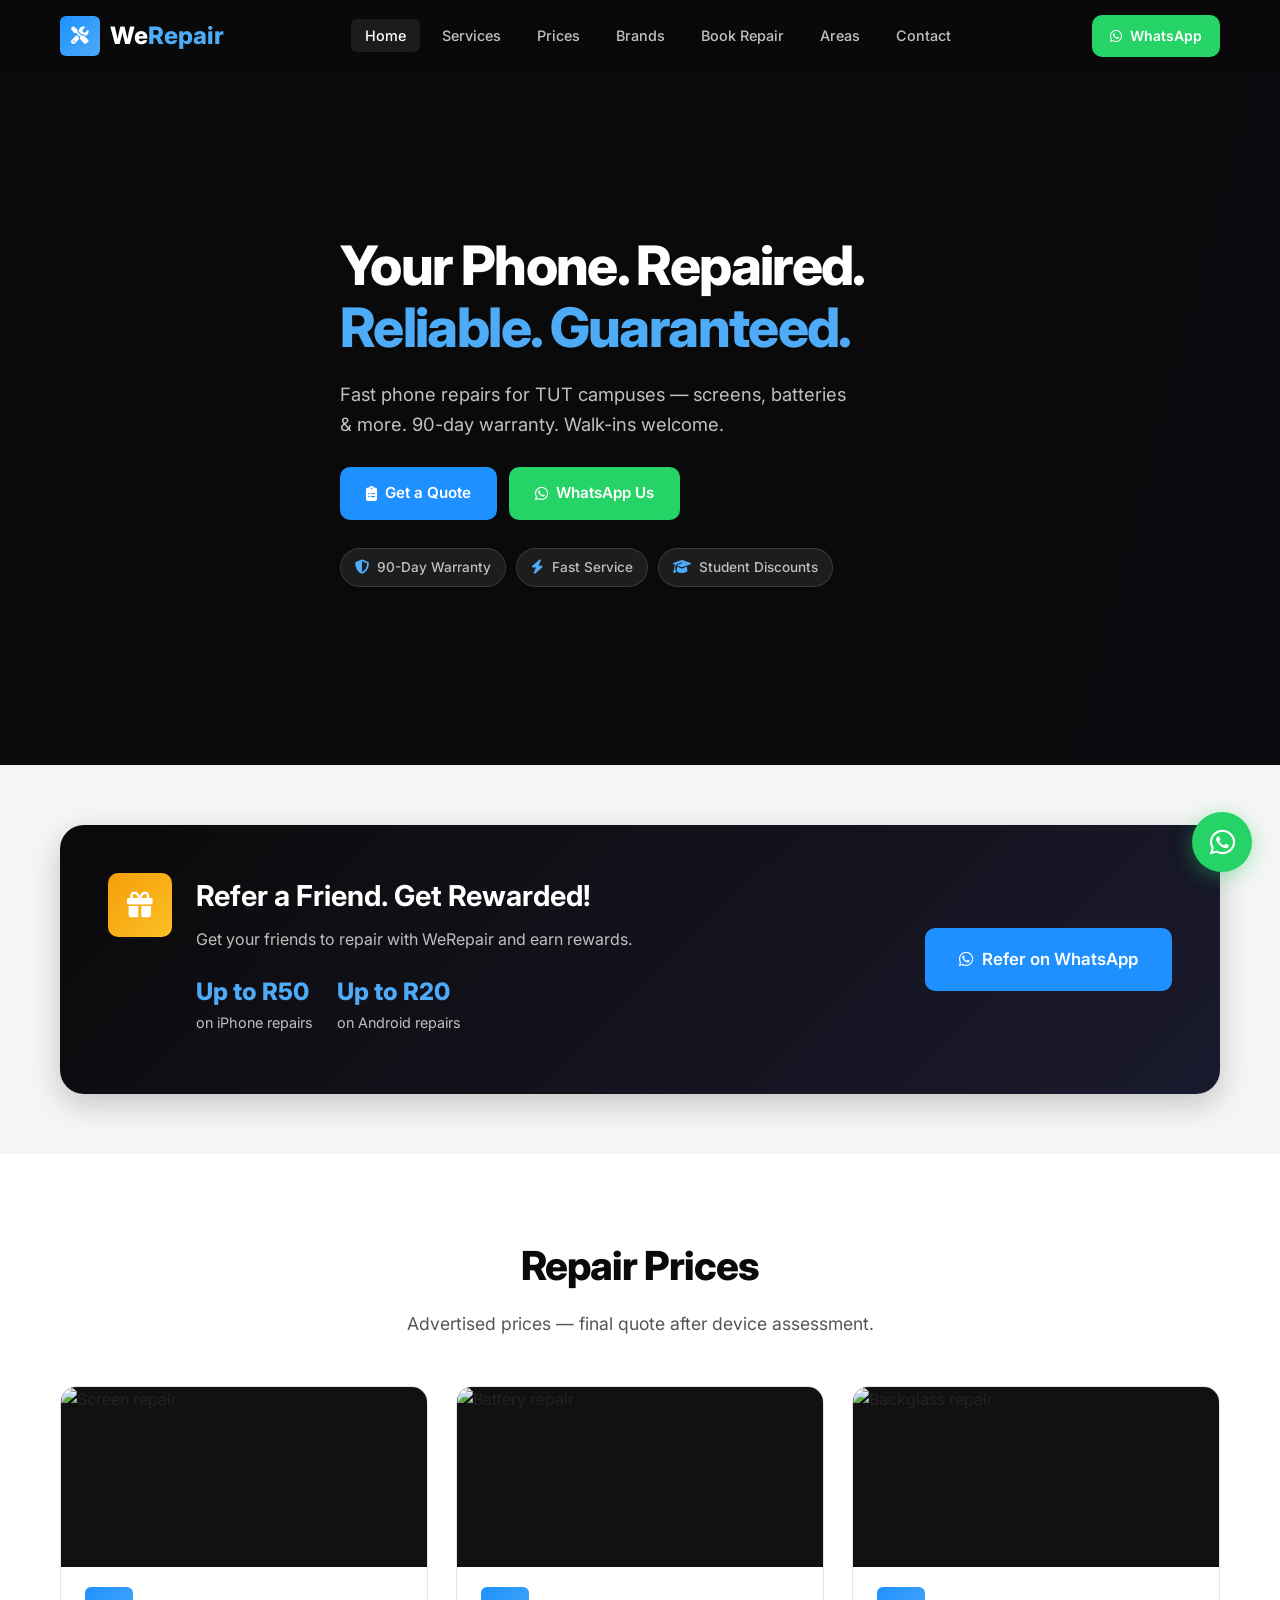
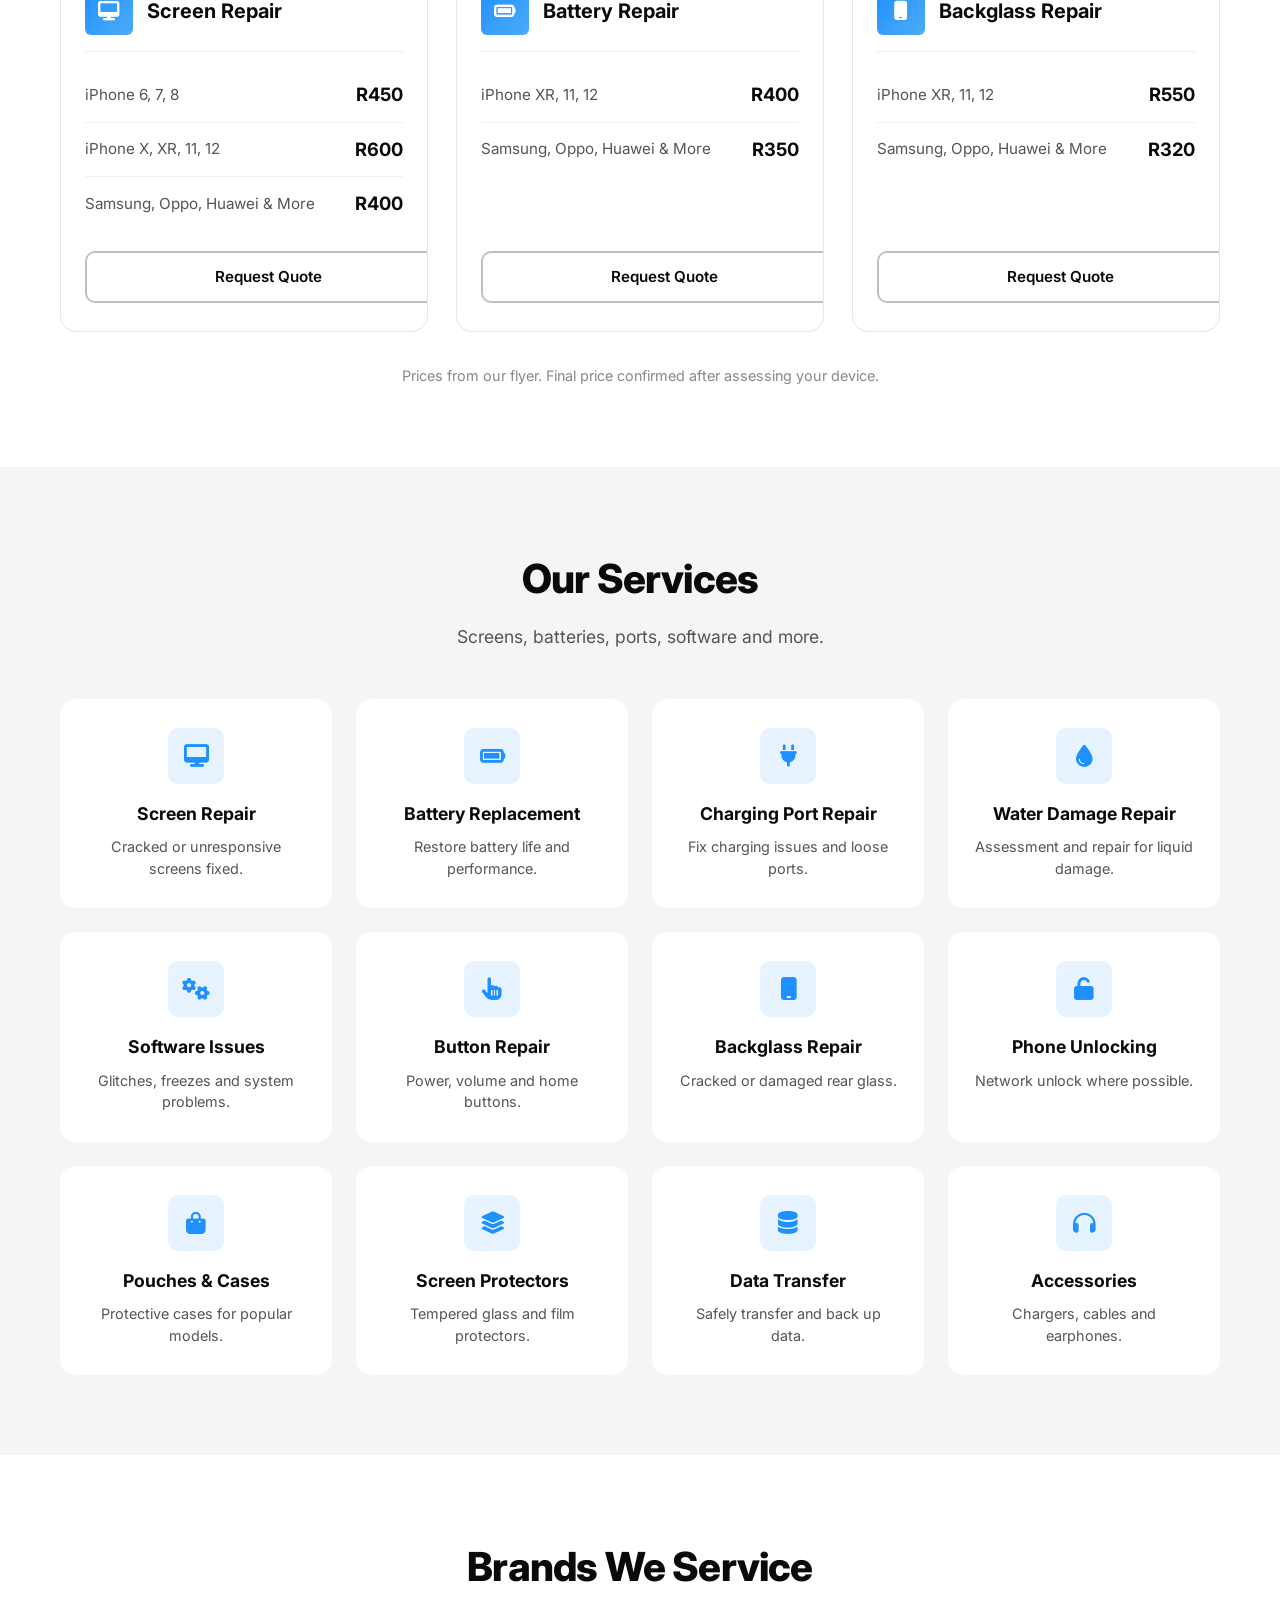
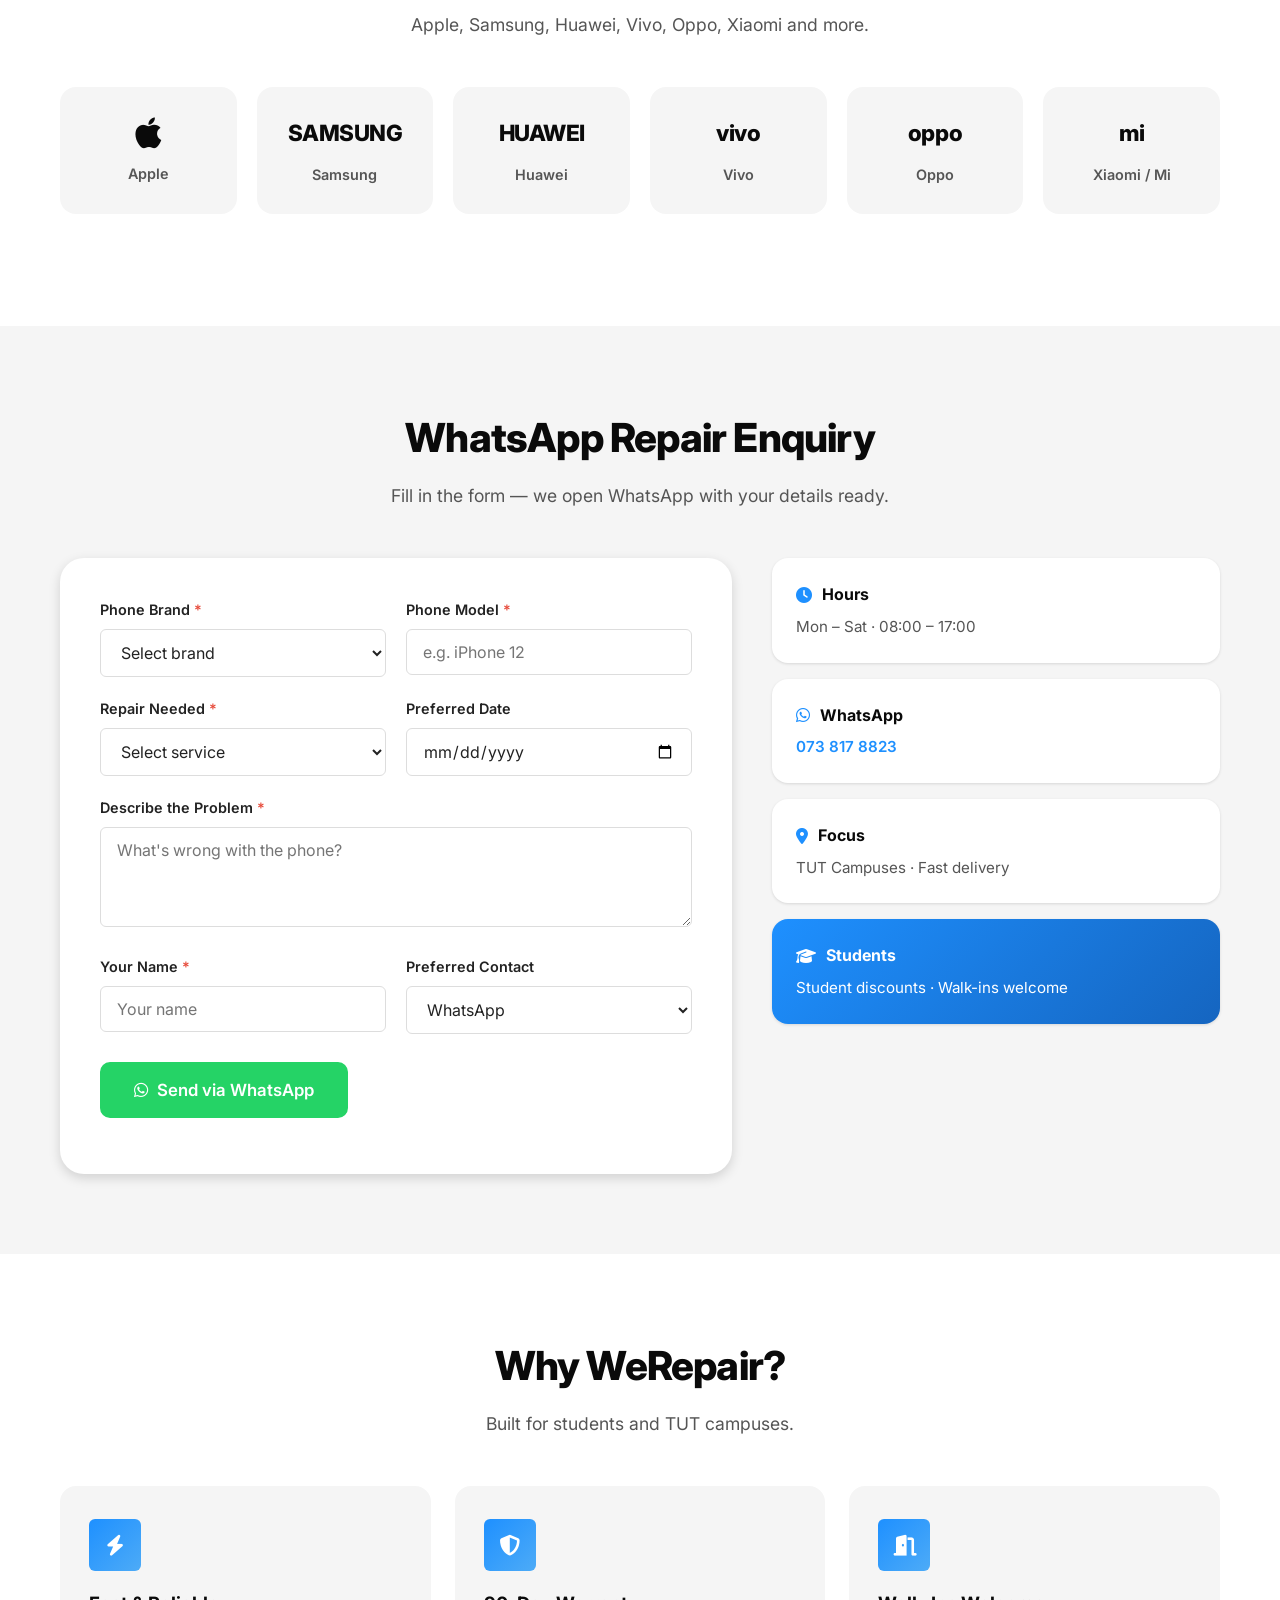
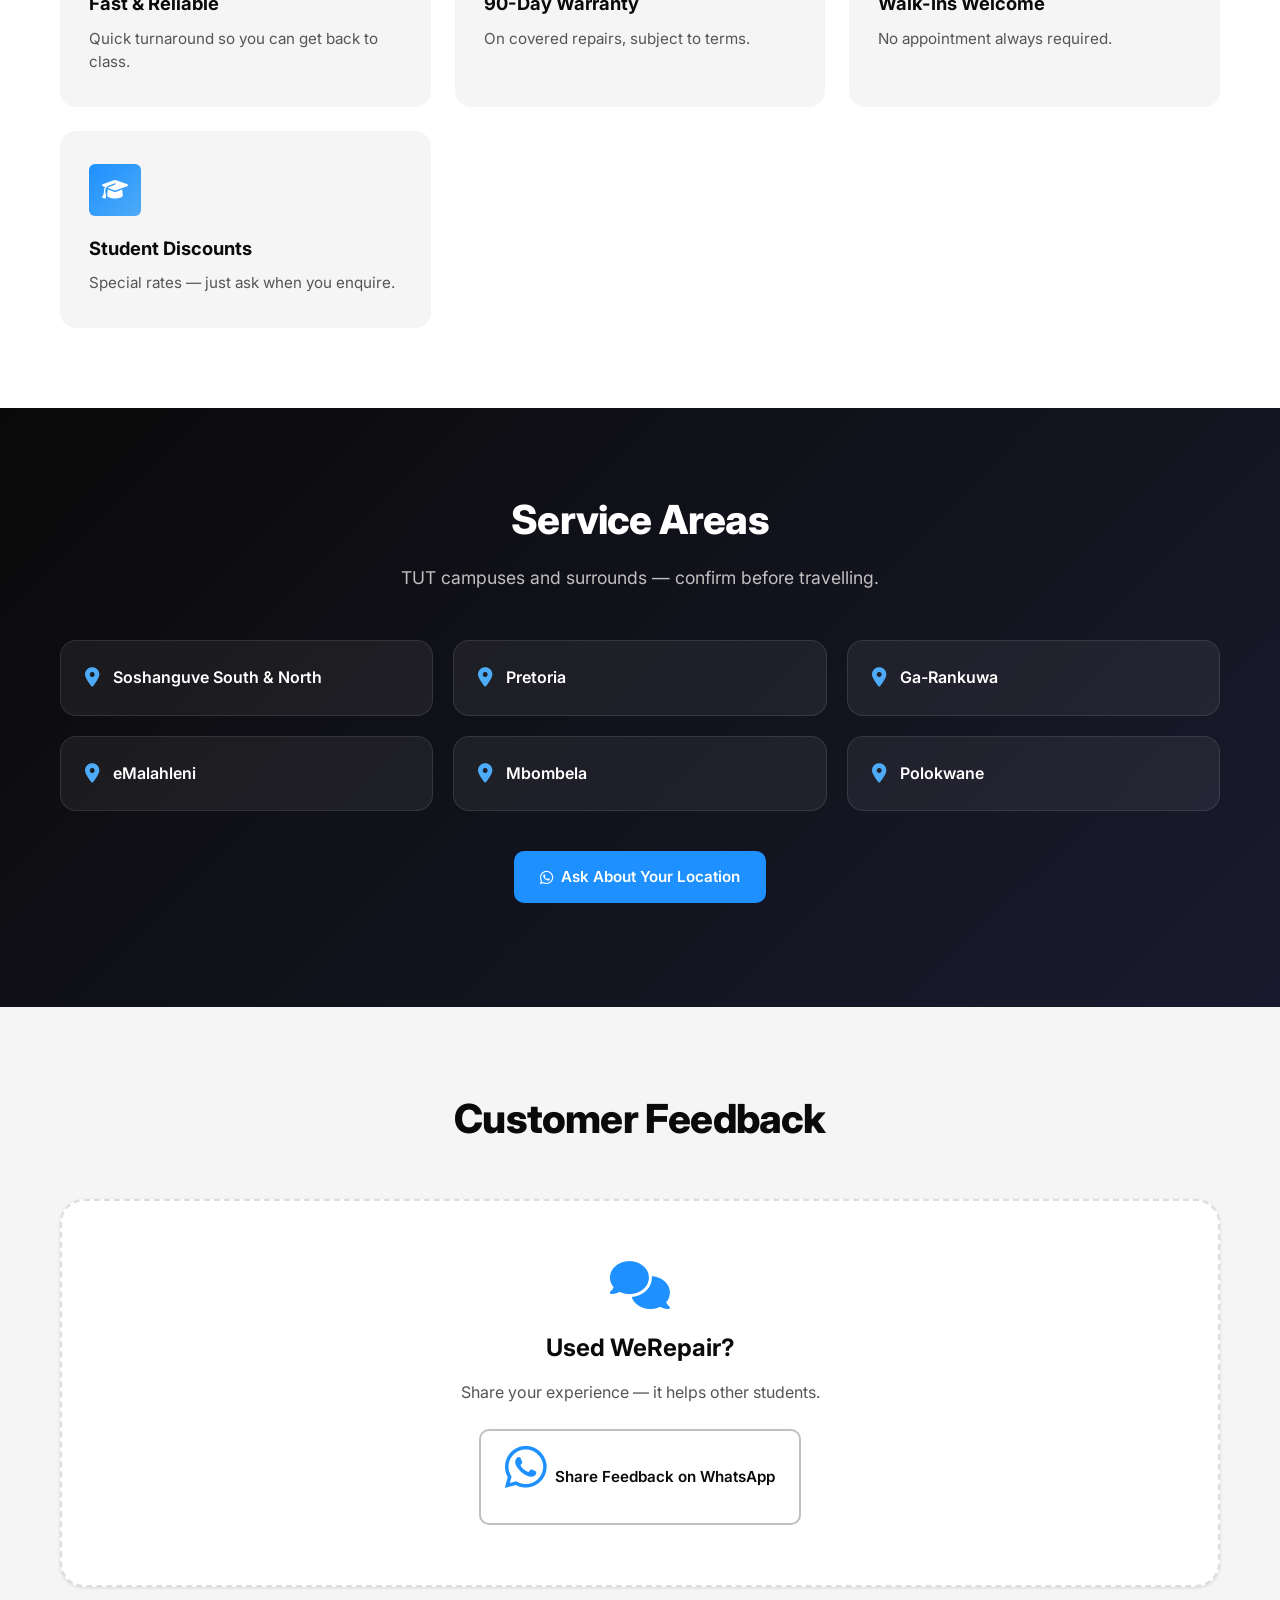
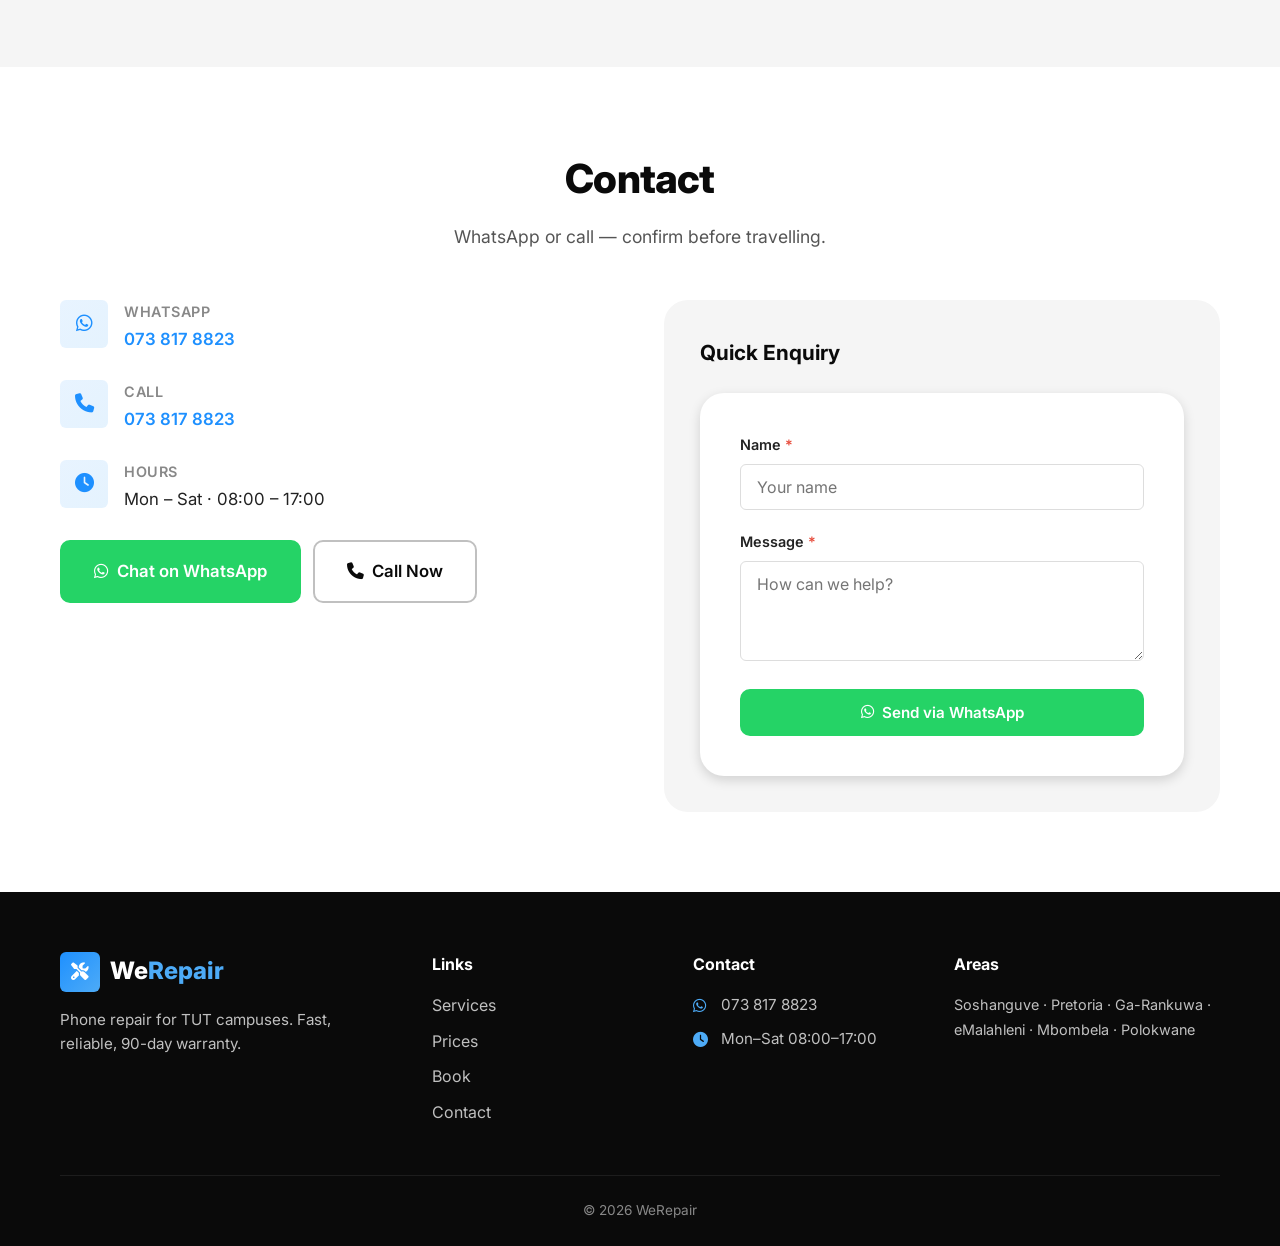
==== index.html @ 4aa00eba "Load embedded photo scripts for hero and service cards" ====
<!DOCTYPE html>
<html lang="en">
<head>
  <meta charset="UTF-8">
  <meta name="viewport" content="width=device-width, initial-scale=1.0">
  <meta name="description" content="WeRepair - Premium phone repair serving TUT campuses.">
  <title>WeRepair | Premium Phone Repair Serving TUT Campuses</title>
  <link rel="preconnect" href="https://fonts.googleapis.com">
  <link rel="preconnect" href="https://fonts.gstatic.com" crossorigin>
  <link href="https://fonts.googleapis.com/css2?family=Inter:wght@400;500;600;700;800&display=swap" rel="stylesheet">
  <link rel="stylesheet" href="https://cdnjs.cloudflare.com/ajax/libs/font-awesome/6.5.1/css/all.min.css">
  <link rel="stylesheet" href="css/styles.css?v=8">
  <link rel="icon" href="data:image/svg+xml,<svg xmlns='http://www.w3.org/2000/svg' viewBox='0 0 100 100'><text y='.9em' font-size='90'>🔧</text></svg>">
</head>
<body>
  <header class="header" id="header">
    <div class="container nav-container">
      <a href="#home" class="logo">
        <span class="logo-icon"><i class="fas fa-tools"></i></span>
        <span class="logo-text">We<span>Repair</span></span>
      </a>
      <nav class="nav" id="nav">
        <ul class="nav-list">
          <li><a href="#home" class="nav-link">Home</a></li>
          <li><a href="#services" class="nav-link">Services</a></li>
          <li><a href="#prices" class="nav-link">Prices</a></li>
          <li><a href="#brands" class="nav-link">Brands</a></li>
          <li><a href="#booking" class="nav-link">Book Repair</a></li>
          <li><a href="#areas" class="nav-link">Areas</a></li>
          <li><a href="#contact" class="nav-link">Contact</a></li>
        </ul>
      </nav>
      <div class="nav-actions">
        <a href="https://wa.me/27738178823" class="btn btn-whatsapp btn-sm" target="_blank" rel="noopener"><i class="fab fa-whatsapp"></i> WhatsApp</a>
        <button class="nav-toggle" id="nav-toggle" aria-label="Toggle menu"><span></span><span></span><span></span></button>
      </div>
    </div>
  </header>

  <section class="hero" id="home">
    <div class="hero-bg" id="hero-bg"></div>
    <div class="hero-overlay"></div>
    <div class="container hero-content">
      <div class="hero-text">
        <h1>Your Phone. Repaired.<br><span>Reliable. Guaranteed.</span></h1>
        <p class="hero-subtitle">Fast phone repairs for TUT campuses — screens, batteries & more. 90-day warranty. Walk-ins welcome.</p>
        <div class="hero-buttons">
          <a href="#booking" class="btn btn-primary"><i class="fas fa-clipboard-list"></i> Get a Quote</a>
          <a href="https://wa.me/27738178823?text=Hi%20WeRepair%2C%20I%20need%20help%20with%20my%20phone%20repair." class="btn btn-whatsapp" target="_blank" rel="noopener"><i class="fab fa-whatsapp"></i> WhatsApp Us</a>
        </div>
        <div class="trust-badges">
          <div class="badge"><i class="fas fa-shield-alt"></i><span>90-Day Warranty</span></div>
          <div class="badge"><i class="fas fa-bolt"></i><span>Fast Service</span></div>
          <div class="badge"><i class="fas fa-graduation-cap"></i><span>Student Discounts</span></div>
        </div>
      </div>
    </div>
  </section>

  <section class="referral" id="referral">
    <div class="container">
      <div class="referral-card">
        <div class="referral-content">
          <div class="referral-icon"><i class="fas fa-gift"></i></div>
          <div class="referral-text">
            <h2>Refer a Friend. Get Rewarded!</h2>
            <p>Get your friends to repair with WeRepair and earn rewards.</p>
            <div class="referral-offers">
              <div class="offer"><span class="offer-amount">Up to R50</span><span class="offer-label">on iPhone repairs</span></div>
              <div class="offer"><span class="offer-amount">Up to R20</span><span class="offer-label">on Android repairs</span></div>
            </div>
          </div>
        </div>
        <a href="https://wa.me/27738178823?text=Hi%20WeRepair%2C%20I%20would%20like%20to%20know%20more%20about%20the%20Refer-a-Friend%20reward." class="btn btn-primary btn-lg" target="_blank" rel="noopener"><i class="fab fa-whatsapp"></i> Refer on WhatsApp</a>
      </div>
    </div>
  </section>

  <section class="prices" id="prices">
    <div class="container">
      <div class="section-header">
        <h2>Repair Prices</h2>
        <p>Advertised prices — final quote after device assessment.</p>
      </div>
      <div class="price-grid">
        <div class="price-card">
          <div class="price-card-image"><img id="img-screen" alt="Screen repair" loading="lazy"></div>
          <div class="price-card-header"><i class="fas fa-desktop"></i><h3>Screen Repair</h3></div>
          <ul class="price-list">
            <li><span class="model">iPhone 6, 7, 8</span><span class="price">R450</span></li>
            <li><span class="model">iPhone X, XR, 11, 12</span><span class="price">R600</span></li>
            <li><span class="model">Samsung, Oppo, Huawei & More</span><span class="price">R400</span></li>
          </ul>
          <a href="#booking" class="btn btn-outline btn-block" data-service="Screen Repair">Request Quote</a>
        </div>
        <div class="price-card">
          <div class="price-card-image"><img id="img-battery" alt="Battery repair" loading="lazy"></div>
          <div class="price-card-header"><i class="fas fa-battery-full"></i><h3>Battery Repair</h3></div>
          <ul class="price-list">
            <li><span class="model">iPhone XR, 11, 12</span><span class="price">R400</span></li>
            <li><span class="model">Samsung, Oppo, Huawei & More</span><span class="price">R350</span></li>
          </ul>
          <a href="#booking" class="btn btn-outline btn-block" data-service="Battery Repair">Request Quote</a>
        </div>
        <div class="price-card">
          <div class="price-card-image"><img id="img-backglass" alt="Backglass repair" loading="lazy"></div>
          <div class="price-card-header"><i class="fas fa-mobile"></i><h3>Backglass Repair</h3></div>
          <ul class="price-list">
            <li><span class="model">iPhone XR, 11, 12</span><span class="price">R550</span></li>
            <li><span class="model">Samsung, Oppo, Huawei & More</span><span class="price">R320</span></li>
          </ul>
          <a href="#booking" class="btn btn-outline btn-block" data-service="Backglass Repair">Request Quote</a>
        </div>
      </div>
      <p class="price-disclaimer">Prices from our flyer. Final price confirmed after assessing your device.</p>
    </div>
  </section>

  <section class="services" id="services">
    <div class="container">
      <div class="section-header"><h2>Our Services</h2><p>Screens, batteries, ports, software and more.</p></div>
      <div class="services-grid">
        <div class="service-card"><div class="service-icon"><i class="fas fa-desktop"></i></div><h3>Screen Repair</h3><p>Cracked or unresponsive screens fixed.</p></div>
        <div class="service-card"><div class="service-icon"><i class="fas fa-battery-full"></i></div><h3>Battery Replacement</h3><p>Restore battery life and performance.</p></div>
        <div class="service-card"><div class="service-icon"><i class="fas fa-plug"></i></div><h3>Charging Port Repair</h3><p>Fix charging issues and loose ports.</p></div>
        <div class="service-card"><div class="service-icon"><i class="fas fa-tint"></i></div><h3>Water Damage Repair</h3><p>Assessment and repair for liquid damage.</p></div>
        <div class="service-card"><div class="service-icon"><i class="fas fa-cogs"></i></div><h3>Software Issues</h3><p>Glitches, freezes and system problems.</p></div>
        <div class="service-card"><div class="service-icon"><i class="fas fa-hand-pointer"></i></div><h3>Button Repair</h3><p>Power, volume and home buttons.</p></div>
        <div class="service-card"><div class="service-icon"><i class="fas fa-mobile"></i></div><h3>Backglass Repair</h3><p>Cracked or damaged rear glass.</p></div>
        <div class="service-card"><div class="service-icon"><i class="fas fa-unlock"></i></div><h3>Phone Unlocking</h3><p>Network unlock where possible.</p></div>
        <div class="service-card"><div class="service-icon"><i class="fas fa-shopping-bag"></i></div><h3>Pouches & Cases</h3><p>Protective cases for popular models.</p></div>
        <div class="service-card"><div class="service-icon"><i class="fas fa-layer-group"></i></div><h3>Screen Protectors</h3><p>Tempered glass and film protectors.</p></div>
        <div class="service-card"><div class="service-icon"><i class="fas fa-database"></i></div><h3>Data Transfer</h3><p>Safely transfer and back up data.</p></div>
        <div class="service-card"><div class="service-icon"><i class="fas fa-headphones"></i></div><h3>Accessories</h3><p>Chargers, cables and earphones.</p></div>
      </div>
    </div>
  </section>

  <section class="brands" id="brands">
    <div class="container">
      <div class="section-header"><h2>Brands We Service</h2><p>Apple, Samsung, Huawei, Vivo, Oppo, Xiaomi and more.</p></div>
      <div class="brands-grid">
        <div class="brand-item"><i class="fab fa-apple"></i><span>Apple</span></div>
        <div class="brand-item"><span class="brand-text">SAMSUNG</span><span>Samsung</span></div>
        <div class="brand-item"><span class="brand-text">HUAWEI</span><span>Huawei</span></div>
        <div class="brand-item"><span class="brand-text">vivo</span><span>Vivo</span></div>
        <div class="brand-item"><span class="brand-text">oppo</span><span>Oppo</span></div>
        <div class="brand-item"><span class="brand-text">mi</span><span>Xiaomi / Mi</span></div>
      </div>
    </div>
  </section>

  <section class="booking" id="booking">
    <div class="container">
      <div class="section-header"><h2>WhatsApp Repair Enquiry</h2><p>Fill in the form — we open WhatsApp with your details ready.</p></div>
      <div class="booking-wrapper">
        <form id="repair-form" class="repair-form" novalidate>
          <div class="form-row">
            <div class="form-group"><label for="brand">Phone Brand <span class="required">*</span></label><select id="brand" name="brand" required><option value="">Select brand</option><option value="Apple">Apple</option><option value="Samsung">Samsung</option><option value="Huawei">Huawei</option><option value="Vivo">Vivo</option><option value="Oppo">Oppo</option><option value="Xiaomi">Xiaomi / Mi</option><option value="Other">Other</option></select></div>
            <div class="form-group"><label for="model">Phone Model <span class="required">*</span></label><input type="text" id="model" name="model" placeholder="e.g. iPhone 12" required></div>
          </div>
          <div class="form-row">
            <div class="form-group"><label for="service">Repair Needed <span class="required">*</span></label><select id="service" name="service" required><option value="">Select service</option><option value="Screen Repair">Screen Repair</option><option value="Battery Replacement">Battery Replacement</option><option value="Backglass Repair">Backglass Repair</option><option value="Charging Port Repair">Charging Port Repair</option><option value="Water Damage Repair">Water Damage Repair</option><option value="Software Issues">Software Issues</option><option value="Button Repair">Button Repair</option><option value="Other">Other</option></select></div>
            <div class="form-group"><label for="preferred-date">Preferred Date</label><input type="date" id="preferred-date" name="preferred-date"></div>
          </div>
          <div class="form-group"><label for="problem">Describe the Problem <span class="required">*</span></label><textarea id="problem" name="problem" rows="3" placeholder="What's wrong with the phone?" required></textarea></div>
          <div class="form-row">
            <div class="form-group"><label for="name">Your Name <span class="required">*</span></label><input type="text" id="name" name="name" placeholder="Your name" required></div>
            <div class="form-group"><label for="contact-method">Preferred Contact</label><select id="contact-method" name="contact-method"><option value="WhatsApp">WhatsApp</option><option value="Call">Phone Call</option></select></div>
          </div>
          <div class="form-actions"><button type="submit" class="btn btn-whatsapp btn-lg"><i class="fab fa-whatsapp"></i> Send via WhatsApp</button></div>
        </form>
        <div class="booking-info">
          <div class="info-card"><h3><i class="fas fa-clock"></i> Hours</h3><p>Mon – Sat · 08:00 – 17:00</p></div>
          <div class="info-card"><h3><i class="fab fa-whatsapp"></i> WhatsApp</h3><p><a href="https://wa.me/27738178823">073 817 8823</a></p></div>
          <div class="info-card"><h3><i class="fas fa-map-marker-alt"></i> Focus</h3><p>TUT Campuses · Fast delivery</p></div>
          <div class="info-card highlight"><h3><i class="fas fa-graduation-cap"></i> Students</h3><p>Student discounts · Walk-ins welcome</p></div>
        </div>
      </div>
    </div>
  </section>

  <section class="why-us" id="why-us">
    <div class="container">
      <div class="section-header"><h2>Why WeRepair?</h2><p>Built for students and TUT campuses.</p></div>
      <div class="why-grid">
        <div class="why-card"><div class="why-icon"><i class="fas fa-bolt"></i></div><h3>Fast & Reliable</h3><p>Quick turnaround so you can get back to class.</p></div>
        <div class="why-card"><div class="why-icon"><i class="fas fa-shield-alt"></i></div><h3>90-Day Warranty</h3><p>On covered repairs, subject to terms.</p></div>
        <div class="why-card"><div class="why-icon"><i class="fas fa-door-open"></i></div><h3>Walk-Ins Welcome</h3><p>No appointment always required.</p></div>
        <div class="why-card"><div class="why-icon"><i class="fas fa-graduation-cap"></i></div><h3>Student Discounts</h3><p>Special rates — just ask when you enquire.</p></div>
      </div>
    </div>
  </section>

  <section class="areas" id="areas">
    <div class="container">
      <div class="section-header"><h2>Service Areas</h2><p>TUT campuses and surrounds — confirm before travelling.</p></div>
      <div class="areas-grid">
        <div class="area-item"><i class="fas fa-map-marker-alt"></i><span>Soshanguve South & North</span></div>
        <div class="area-item"><i class="fas fa-map-marker-alt"></i><span>Pretoria</span></div>
        <div class="area-item"><i class="fas fa-map-marker-alt"></i><span>Ga-Rankuwa</span></div>
        <div class="area-item"><i class="fas fa-map-marker-alt"></i><span>eMalahleni</span></div>
        <div class="area-item"><i class="fas fa-map-marker-alt"></i><span>Mbombela</span></div>
        <div class="area-item"><i class="fas fa-map-marker-alt"></i><span>Polokwane</span></div>
      </div>
      <div class="areas-cta">
        <a href="https://wa.me/27738178823?text=Hi%20WeRepair%2C%20do%20you%20cover%20my%20campus%3F" class="btn btn-primary" target="_blank" rel="noopener"><i class="fab fa-whatsapp"></i> Ask About Your Location</a>
      </div>
    </div>
  </section>

  <section class="reviews" id="reviews">
    <div class="container">
      <div class="section-header"><h2>Customer Feedback</h2></div>
      <div class="reviews-placeholder">
        <div class="placeholder-content">
          <i class="fas fa-comments"></i>
          <h3>Used WeRepair?</h3>
          <p>Share your experience — it helps other students.</p>
          <a href="https://wa.me/27738178823?text=Hi%20WeRepair%2C%20I%20would%20like%20to%20share%20feedback." class="btn btn-outline" target="_blank" rel="noopener"><i class="fab fa-whatsapp"></i> Share Feedback on WhatsApp</a>
        </div>
      </div>
    </div>
  </section>

  <section class="contact" id="contact">
    <div class="container">
      <div class="section-header"><h2>Contact</h2><p>WhatsApp or call — confirm before travelling.</p></div>
      <div class="contact-grid">
        <div class="contact-info">
          <div class="contact-item"><div class="contact-icon"><i class="fab fa-whatsapp"></i></div><div><h4>WhatsApp</h4><p><a href="https://wa.me/27738178823">073 817 8823</a></p></div></div>
          <div class="contact-item"><div class="contact-icon"><i class="fas fa-phone"></i></div><div><h4>Call</h4><p><a href="tel:+27738178823">073 817 8823</a></p></div></div>
          <div class="contact-item"><div class="contact-icon"><i class="fas fa-clock"></i></div><div><h4>Hours</h4><p>Mon – Sat · 08:00 – 17:00</p></div></div>
          <div class="contact-actions">
            <a href="https://wa.me/27738178823" class="btn btn-whatsapp btn-lg" target="_blank" rel="noopener"><i class="fab fa-whatsapp"></i> Chat on WhatsApp</a>
            <a href="tel:+27738178823" class="btn btn-outline btn-lg"><i class="fas fa-phone"></i> Call Now</a>
          </div>
        </div>
        <div class="contact-form-wrapper">
          <h3>Quick Enquiry</h3>
          <form id="contact-form" class="contact-form" novalidate>
            <div class="form-group"><label for="c-name">Name <span class="required">*</span></label><input type="text" id="c-name" name="name" required placeholder="Your name"></div>
            <div class="form-group"><label for="c-message">Message <span class="required">*</span></label><textarea id="c-message" name="message" rows="3" required placeholder="How can we help?"></textarea></div>
            <button type="submit" class="btn btn-whatsapp btn-block"><i class="fab fa-whatsapp"></i> Send via WhatsApp</button>
          </form>
        </div>
      </div>
    </div>
  </section>

  <footer class="footer">
    <div class="container">
      <div class="footer-grid">
        <div class="footer-brand">
          <a href="#home" class="logo"><span class="logo-icon"><i class="fas fa-tools"></i></span><span class="logo-text">We<span>Repair</span></span></a>
          <p>Phone repair for TUT campuses. Fast, reliable, 90-day warranty.</p>
        </div>
        <div class="footer-links"><h4>Links</h4><ul><li><a href="#services">Services</a></li><li><a href="#prices">Prices</a></li><li><a href="#booking">Book</a></li><li><a href="#contact">Contact</a></li></ul></div>
        <div class="footer-contact"><h4>Contact</h4><ul><li><i class="fab fa-whatsapp"></i> <a href="https://wa.me/27738178823">073 817 8823</a></li><li><i class="fas fa-clock"></i> Mon–Sat 08:00–17:00</li></ul></div>
        <div class="footer-areas"><h4>Areas</h4><p>Soshanguve · Pretoria · Ga-Rankuwa · eMalahleni · Mbombela · Polokwane</p></div>
      </div>
      <div class="footer-bottom"><p>&copy; <span id="year"></span> WeRepair</p></div>
    </div>
  </footer>

  <button type="button" class="scroll-top" id="scroll-top" aria-label="Scroll to top"><i class="fas fa-chevron-up"></i></button>
  <a href="https://wa.me/27738178823" class="floating-whatsapp" target="_blank" rel="noopener" aria-label="Chat on WhatsApp"><i class="fab fa-whatsapp"></i></a>
  <script src="js/img-hero.js"></script>
  <script src="js/img-screen.js"></script>
  <script src="js/img-battery.js"></script>
  <script src="js/img-backglass.js"></script>
  <script src="js/script.js"></script>
</body>
</html>
---- css/styles.css ----
/* ===== CSS Variables ===== */
:root {
  --color-black: #0a0a0a;
  --color-charcoal: #1a1a1a;
  --color-dark: #222222;
  --color-grey: #333333;
  --color-mid-grey: #555555;
  --color-light-grey: #888888;
  --color-silver: #c0c0c0;
  --color-white: #ffffff;
  --color-off-white: #f5f5f5;
  --color-blue: #1e90ff;
  --color-blue-dark: #1565c0;
  --color-blue-light: #4dabf7;
  --color-whatsapp: #25d366;
  --color-whatsapp-dark: #1da851;
  --color-accent: #3b82f6;
  --font-main: 'Inter', -apple-system, BlinkMacSystemFont, 'Segoe UI', Roboto, sans-serif;
  --shadow-sm: 0 1px 3px rgba(0,0,0,0.12);
  --shadow-md: 0 4px 12px rgba(0,0,0,0.15);
  --shadow-lg: 0 10px 30px rgba(0,0,0,0.2);
  --shadow-xl: 0 20px 50px rgba(0,0,0,0.25);
  --radius-sm: 6px;
  --radius-md: 10px;
  --radius-lg: 16px;
  --radius-xl: 24px;
  --transition: 0.25s ease;
  --header-height: 72px;
}

*, *::before, *::after { box-sizing: border-box; margin: 0; padding: 0; }
html { scroll-behavior: smooth; scroll-padding-top: var(--header-height); }
body { font-family: var(--font-main); font-size: 16px; line-height: 1.6; color: var(--color-dark); background: var(--color-white); overflow-x: hidden; }
img { max-width: 100%; display: block; }
a { text-decoration: none; color: inherit; transition: color var(--transition); }
ul { list-style: none; }
button, input, select, textarea { font-family: inherit; font-size: inherit; }

.container { width: 100%; max-width: 1200px; margin: 0 auto; padding: 0 20px; }
.section-header { text-align: center; margin-bottom: 48px; }
.section-header h2 { font-size: clamp(1.75rem, 4vw, 2.5rem); font-weight: 800; color: var(--color-black); margin-bottom: 12px; letter-spacing: -0.02em; }
.section-header p { font-size: 1.1rem; color: var(--color-mid-grey); max-width: 600px; margin: 0 auto; }

.btn { display: inline-flex; align-items: center; justify-content: center; gap: 8px; padding: 12px 24px; font-weight: 600; font-size: 0.95rem; border-radius: var(--radius-md); border: 2px solid transparent; cursor: pointer; transition: all var(--transition); white-space: nowrap; }
.btn-sm { padding: 8px 16px; font-size: 0.875rem; }
.btn-lg { padding: 16px 32px; font-size: 1.05rem; }
.btn-block { width: 100%; }
.btn-primary { background: var(--color-blue); color: var(--color-white); border-color: var(--color-blue); }
.btn-primary:hover { background: var(--color-blue-dark); border-color: var(--color-blue-dark); transform: translateY(-2px); box-shadow: var(--shadow-md); }
.btn-whatsapp { background: var(--color-whatsapp); color: var(--color-white); border-color: var(--color-whatsapp); }
.btn-whatsapp:hover { background: var(--color-whatsapp-dark); border-color: var(--color-whatsapp-dark); transform: translateY(-2px); box-shadow: var(--shadow-md); }
.btn-outline { background: transparent; color: var(--color-black); border-color: var(--color-silver); }
.btn-outline:hover { background: var(--color-black); color: var(--color-white); border-color: var(--color-black); transform: translateY(-2px); }

.header { position: fixed; top: 0; left: 0; right: 0; height: var(--header-height); background: rgba(10, 10, 10, 0.95); backdrop-filter: blur(12px); z-index: 1000; transition: box-shadow var(--transition); }
.header.scrolled { box-shadow: var(--shadow-md); }
.nav-container { display: flex; align-items: center; justify-content: space-between; height: 100%; }
.logo { display: flex; align-items: center; gap: 10px; font-weight: 800; font-size: 1.5rem; color: var(--color-white); }
.logo-icon { width: 40px; height: 40px; background: linear-gradient(135deg, var(--color-blue), var(--color-blue-light)); border-radius: var(--radius-sm); display: flex; align-items: center; justify-content: center; font-size: 1.1rem; }
.logo-text span { color: var(--color-blue-light); }
.nav-list { display: flex; gap: 8px; }
.nav-link { color: var(--color-silver); font-weight: 500; font-size: 0.9rem; padding: 8px 14px; border-radius: var(--radius-sm); transition: all var(--transition); }
.nav-link:hover, .nav-link.active { color: var(--color-white); background: rgba(255,255,255,0.08); }
.nav-actions { display: flex; align-items: center; gap: 12px; }
.nav-toggle { display: none; flex-direction: column; gap: 5px; background: none; border: none; cursor: pointer; padding: 8px; }
.nav-toggle span { display: block; width: 24px; height: 2px; background: var(--color-white); transition: all var(--transition); border-radius: 2px; }

.hero { position: relative; min-height: 85vh; display: flex; align-items: center; background: #0a0a0a; padding: calc(var(--header-height) + 48px) 0 64px; overflow: hidden; }
.hero-bg { position: absolute; inset: 0; background-size: cover; background-position: center right; background-repeat: no-repeat; z-index: 0; }
.hero-overlay { position: absolute; inset: 0; background: linear-gradient(105deg, rgba(10,10,10,0.92) 0%, rgba(10,10,10,0.85) 45%, rgba(10,10,18,0.55) 100%); pointer-events: none; z-index: 1; }
.hero-content { position: relative; z-index: 2; display: block; max-width: 640px; }
.hero-text h1 { font-size: clamp(2.2rem, 5vw, 3.4rem); font-weight: 800; color: var(--color-white); line-height: 1.15; margin-bottom: 20px; letter-spacing: -0.03em; }
.hero-text h1 span { color: var(--color-blue-light); }
.hero-subtitle { font-size: 1.15rem; color: var(--color-silver); margin-bottom: 28px; max-width: 520px; line-height: 1.65; }
.hero-buttons { display: flex; flex-wrap: wrap; gap: 12px; margin-bottom: 28px; }
.trust-badges { display: flex; flex-wrap: wrap; gap: 10px; }
.badge { display: flex; align-items: center; gap: 8px; background: rgba(255,255,255,0.08); border: 1px solid rgba(255,255,255,0.12); padding: 8px 14px; border-radius: 50px; font-size: 0.85rem; color: var(--color-silver); font-weight: 500; }
.badge i { color: var(--color-blue-light); font-size: 0.9rem; }

.referral { padding: 60px 0; background: var(--color-off-white); }
.referral-card { background: linear-gradient(135deg, var(--color-black) 0%, #1a1a2e 100%); border-radius: var(--radius-xl); padding: 48px; display: flex; align-items: center; justify-content: space-between; gap: 40px; box-shadow: var(--shadow-lg); }
.referral-content { display: flex; align-items: flex-start; gap: 24px; flex: 1; }
.referral-icon { width: 64px; height: 64px; background: linear-gradient(135deg, #f59e0b, #fbbf24); border-radius: var(--radius-md); display: flex; align-items: center; justify-content: center; font-size: 1.6rem; color: white; flex-shrink: 0; }
.referral-text h2 { color: var(--color-white); font-size: 1.8rem; margin-bottom: 8px; }
.referral-text > p { color: var(--color-silver); margin-bottom: 20px; }
.referral-offers { display: flex; gap: 24px; margin-bottom: 12px; }
.offer { display: flex; flex-direction: column; }
.offer-amount { font-size: 1.5rem; font-weight: 800; color: var(--color-blue-light); }
.offer-label { font-size: 0.9rem; color: var(--color-silver); }
.referral-note { font-size: 0.85rem; color: var(--color-light-grey); }

.prices { padding: 80px 0; background: var(--color-white); }
.price-grid { display: grid; grid-template-columns: repeat(3, 1fr); gap: 28px; margin-bottom: 32px; }
.price-card { background: var(--color-white); border: 1px solid #e5e5e5; border-radius: var(--radius-lg); padding: 0 0 28px; transition: all var(--transition); display: flex; flex-direction: column; overflow: hidden; }
.price-card:hover { transform: translateY(-6px); box-shadow: var(--shadow-lg); border-color: var(--color-blue-light); }
.price-card-image { width: 100%; height: 180px; overflow: hidden; background: #111; }
.price-card-image img { width: 100%; height: 100%; object-fit: cover; transition: transform 0.4s ease; }
.price-card:hover .price-card-image img { transform: scale(1.05); }
.price-card-header { display: flex; align-items: center; gap: 14px; margin: 20px 24px 16px; padding-bottom: 16px; border-bottom: 1px solid #eee; }
.price-card-header i { width: 48px; height: 48px; background: linear-gradient(135deg, var(--color-blue), var(--color-blue-light)); border-radius: var(--radius-sm); display: flex; align-items: center; justify-content: center; color: white; font-size: 1.2rem; }
.price-card-header h3 { font-size: 1.25rem; font-weight: 700; color: var(--color-black); }
.price-list { flex: 1; margin: 0 24px 20px; }
.price-card .btn { margin: 0 24px; }
.price-list li { display: flex; justify-content: space-between; align-items: center; padding: 12px 0; border-bottom: 1px solid #f0f0f0; }
.price-list li:last-child { border-bottom: none; }
.price-list .model { font-size: 0.95rem; color: var(--color-mid-grey); }
.price-list .price { font-weight: 700; font-size: 1.15rem; color: var(--color-black); }
.price-disclaimer { text-align: center; font-size: 0.9rem; color: var(--color-light-grey); max-width: 700px; margin: 0 auto; }

.services { padding: 80px 0; background: var(--color-off-white); }
.services-grid { display: grid; grid-template-columns: repeat(auto-fill, minmax(260px, 1fr)); gap: 24px; }
.service-card { background: var(--color-white); border-radius: var(--radius-lg); padding: 28px 24px; text-align: center; transition: all var(--transition); border: 1px solid transparent; }
.service-card:hover { transform: translateY(-4px); box-shadow: var(--shadow-md); border-color: var(--color-blue-light); }
.service-icon { width: 56px; height: 56px; background: linear-gradient(135deg, rgba(30,144,255,0.1), rgba(77,171,247,0.15)); border-radius: var(--radius-md); display: flex; align-items: center; justify-content: center; margin: 0 auto 16px; font-size: 1.4rem; color: var(--color-blue); }
.service-card h3 { font-size: 1.1rem; font-weight: 700; margin-bottom: 8px; color: var(--color-black); }
.service-card p { font-size: 0.9rem; color: var(--color-mid-grey); line-height: 1.5; }

.brands { padding: 80px 0; background: var(--color-white); }
.brands-grid { display: grid; grid-template-columns: repeat(6, 1fr); gap: 20px; margin-bottom: 32px; }
.brand-item { background: var(--color-off-white); border-radius: var(--radius-lg); padding: 28px 16px; text-align: center; transition: all var(--transition); display: flex; flex-direction: column; align-items: center; gap: 12px; }
.brand-item:hover { transform: translateY(-4px); box-shadow: var(--shadow-md); background: white; border: 1px solid #e5e5e5; }
.brand-item i { font-size: 2.2rem; color: var(--color-black); }
.brand-text { font-size: 1.4rem; font-weight: 800; color: var(--color-black); letter-spacing: -0.02em; }
.brand-item span:last-child { font-size: 0.9rem; font-weight: 600; color: var(--color-mid-grey); }
.brands-note { text-align: center; background: rgba(30,144,255,0.06); border-radius: var(--radius-md); padding: 16px 24px; }
.brands-note p { color: var(--color-mid-grey); font-size: 0.95rem; }
.brands-note i { color: var(--color-blue); margin-right: 6px; }

.booking { padding: 80px 0; background: var(--color-off-white); }
.booking-wrapper { display: grid; grid-template-columns: 1.5fr 1fr; gap: 40px; align-items: start; }
.repair-form, .contact-form { background: var(--color-white); border-radius: var(--radius-xl); padding: 40px; box-shadow: var(--shadow-md); }
.form-row { display: grid; grid-template-columns: 1fr 1fr; gap: 20px; }
.form-group { margin-bottom: 20px; }
.form-group label { display: block; font-weight: 600; font-size: 0.9rem; color: var(--color-dark); margin-bottom: 8px; }
.required { color: #e74c3c; }
.form-group input, .form-group select, .form-group textarea { width: 100%; padding: 12px 16px; border: 1px solid #ddd; border-radius: var(--radius-sm); background: var(--color-white); transition: border-color var(--transition), box-shadow var(--transition); color: var(--color-dark); }
.form-group input:focus, .form-group select:focus, .form-group textarea:focus { outline: none; border-color: var(--color-blue); box-shadow: 0 0 0 3px rgba(30,144,255,0.15); }
.form-group textarea { resize: vertical; min-height: 100px; }
.form-actions { margin-top: 8px; margin-bottom: 16px; }
.form-note { font-size: 0.85rem; color: var(--color-light-grey); line-height: 1.5; }
.form-note i { color: var(--color-blue); }
.booking-info { display: flex; flex-direction: column; gap: 16px; }
.info-card { background: var(--color-white); border-radius: var(--radius-lg); padding: 24px; box-shadow: var(--shadow-sm); }
.info-card h3 { font-size: 1rem; font-weight: 700; margin-bottom: 8px; color: var(--color-black); display: flex; align-items: center; gap: 10px; }
.info-card h3 i { color: var(--color-blue); }
.info-card p { color: var(--color-mid-grey); font-size: 0.95rem; line-height: 1.5; }
.info-card a { color: var(--color-blue); font-weight: 600; }
.info-card.highlight { background: linear-gradient(135deg, var(--color-blue), var(--color-blue-dark)); color: white; }
.info-card.highlight h3, .info-card.highlight h3 i, .info-card.highlight p { color: white; }

.why-us { padding: 80px 0; background: var(--color-white); }
.why-grid { display: grid; grid-template-columns: repeat(auto-fill, minmax(280px, 1fr)); gap: 24px; }
.why-card { background: var(--color-off-white); border-radius: var(--radius-lg); padding: 32px 28px; transition: all var(--transition); border: 1px solid transparent; }
.why-card:hover { background: white; box-shadow: var(--shadow-md); border-color: #e5e5e5; transform: translateY(-3px); }
.why-icon { width: 52px; height: 52px; background: linear-gradient(135deg, var(--color-blue), var(--color-blue-light)); border-radius: var(--radius-sm); display: flex; align-items: center; justify-content: center; color: white; font-size: 1.3rem; margin-bottom: 18px; }
.why-card h3 { font-size: 1.15rem; font-weight: 700; margin-bottom: 8px; color: var(--color-black); }
.why-card p { font-size: 0.95rem; color: var(--color-mid-grey); line-height: 1.55; }

.areas { padding: 80px 0; background: linear-gradient(135deg, #0a0a0a 0%, #1a1a2e 100%); color: white; }
.areas .section-header h2 { color: white; }
.areas .section-header p { color: var(--color-silver); }
.areas-grid { display: grid; grid-template-columns: repeat(3, 1fr); gap: 20px; margin-bottom: 40px; }
.area-item { background: rgba(255,255,255,0.06); border: 1px solid rgba(255,255,255,0.1); border-radius: var(--radius-lg); padding: 24px; display: flex; align-items: center; gap: 14px; transition: all var(--transition); }
.area-item:hover { background: rgba(255,255,255,0.1); transform: translateY(-2px); }
.area-item i { color: var(--color-blue-light); font-size: 1.2rem; }
.area-item span { font-weight: 600; font-size: 1rem; }
.areas-cta { text-align: center; margin-bottom: 24px; }
.areas-cta p { color: var(--color-silver); margin-bottom: 16px; font-size: 1.05rem; }
.areas-note { text-align: center; font-size: 0.9rem; color: var(--color-light-grey); }

.reviews { padding: 80px 0; background: var(--color-off-white); }
.reviews-placeholder { background: var(--color-white); border-radius: var(--radius-xl); padding: 60px 40px; text-align: center; box-shadow: var(--shadow-sm); border: 2px dashed #ddd; }
.placeholder-content i { font-size: 3rem; color: var(--color-blue); margin-bottom: 20px; }
.placeholder-content h3 { font-size: 1.5rem; margin-bottom: 12px; color: var(--color-black); }
.placeholder-content p { color: var(--color-mid-grey); max-width: 400px; margin: 0 auto 24px; }

.contact { padding: 80px 0; background: var(--color-white); }
.contact-grid { display: grid; grid-template-columns: 1fr 1fr; gap: 48px; align-items: start; }
.contact-item { display: flex; gap: 16px; margin-bottom: 28px; }
.contact-icon { width: 48px; height: 48px; background: linear-gradient(135deg, rgba(30,144,255,0.1), rgba(77,171,247,0.15)); border-radius: var(--radius-sm); display: flex; align-items: center; justify-content: center; color: var(--color-blue); font-size: 1.2rem; flex-shrink: 0; }
.contact-item h4 { font-size: 0.9rem; font-weight: 600; color: var(--color-light-grey); margin-bottom: 4px; text-transform: uppercase; letter-spacing: 0.04em; }
.contact-item p { font-size: 1.05rem; color: var(--color-dark); line-height: 1.5; }
.contact-item a { color: var(--color-blue); font-weight: 600; }
.contact-actions { display: flex; flex-wrap: wrap; gap: 12px; margin-top: 12px; }
.contact-form-wrapper { background: var(--color-off-white); border-radius: var(--radius-xl); padding: 36px; }
.contact-form-wrapper h3 { font-size: 1.3rem; margin-bottom: 24px; color: var(--color-black); }

.footer { background: var(--color-black); color: var(--color-silver); padding: 60px 0 0; }
.footer-grid { display: grid; grid-template-columns: 1.5fr 1fr 1fr 1.2fr; gap: 40px; padding-bottom: 40px; border-bottom: 1px solid rgba(255,255,255,0.08); }
.footer-brand .logo { margin-bottom: 16px; }
.footer-brand p { font-size: 0.95rem; line-height: 1.6; max-width: 280px; }
.footer h4 { color: var(--color-white); font-size: 1rem; font-weight: 700; margin-bottom: 16px; }
.footer-links ul li, .footer-contact ul li { margin-bottom: 10px; }
.footer-links a:hover, .footer-contact a:hover { color: var(--color-blue-light); }
.footer-contact li { display: flex; align-items: center; gap: 10px; font-size: 0.95rem; }
.footer-contact i { color: var(--color-blue-light); width: 18px; }
.footer-areas p { font-size: 0.9rem; line-height: 1.7; }
.footer-bottom { padding: 24px 0; text-align: center; }
.footer-bottom p { font-size: 0.85rem; color: var(--color-light-grey); }
.footer-disclaimer { margin-top: 8px; font-size: 0.8rem !important; opacity: 0.7; }

.scroll-top { position: fixed; bottom: 100px; right: 28px; width: 48px; height: 48px; background: var(--color-black); color: white; border: none; border-radius: 50%; display: flex; align-items: center; justify-content: center; font-size: 1.1rem; box-shadow: var(--shadow-md); z-index: 998; cursor: pointer; opacity: 0; visibility: hidden; transform: translateY(12px); transition: opacity 0.3s ease, visibility 0.3s ease, transform 0.3s ease, background 0.25s ease; }
.scroll-top.visible { opacity: 1; visibility: visible; transform: translateY(0); }
.scroll-top:hover { background: var(--color-blue); transform: translateY(-2px); }

.floating-whatsapp { position: fixed; bottom: 28px; right: 28px; width: 60px; height: 60px; background: var(--color-whatsapp); color: white; border-radius: 50%; display: flex; align-items: center; justify-content: center; font-size: 1.8rem; box-shadow: 0 4px 20px rgba(37, 211, 102, 0.4); z-index: 999; transition: all var(--transition); }
.floating-whatsapp:hover { transform: scale(1.1); background: var(--color-whatsapp-dark); box-shadow: 0 6px 25px rgba(37, 211, 102, 0.5); }

@media (max-width: 1024px) {
  .hero-bg { background-position: center center; }
  .hero-overlay { background: linear-gradient(180deg, rgba(10,10,10,0.88) 0%, rgba(10,10,10,0.82) 100%); }
  .price-grid { grid-template-columns: 1fr; max-width: 420px; margin-left: auto; margin-right: auto; }
  .brands-grid { grid-template-columns: repeat(3, 1fr); }
  .booking-wrapper { grid-template-columns: 1fr; }
  .areas-grid { grid-template-columns: repeat(2, 1fr); }
  .contact-grid { grid-template-columns: 1fr; }
  .footer-grid { grid-template-columns: 1fr 1fr; }
  .referral-card { flex-direction: column; text-align: center; }
  .referral-content { flex-direction: column; align-items: center; }
  .referral-offers { justify-content: center; }
}

@media (max-width: 900px) {
  :root { --header-height: 64px; }
  .container { padding: 0 16px; }
  .nav-container { gap: 10px; }
  .logo { font-size: 1.25rem; gap: 8px; }
  .logo-icon { width: 36px; height: 36px; font-size: 1rem; }
  .nav-actions .btn-whatsapp { display: none !important; }
  .nav { position: fixed; top: var(--header-height); left: 0; right: 0; background: var(--color-black); padding: 16px; transform: translateY(-120%); opacity: 0; visibility: hidden; transition: all 0.3s ease; box-shadow: var(--shadow-lg); z-index: 999; }
  .nav.active { transform: translateY(0); opacity: 1; visibility: visible; }
  .nav-list { flex-direction: column; gap: 4px; }
  .nav-link { display: block; padding: 14px 16px; font-size: 1.05rem; }
  .nav-toggle { display: flex; }
  .nav-toggle.active span:nth-child(1) { transform: rotate(45deg) translate(5px, 5px); }
  .nav-toggle.active span:nth-child(2) { opacity: 0; }
  .nav-toggle.active span:nth-child(3) { transform: rotate(-45deg) translate(5px, -5px); }
  .btn { white-space: normal; text-align: center; max-width: 100%; }
  #reviews .btn, .placeholder-content .btn, .areas-cta .btn { width: 100%; display: flex; white-space: normal; line-height: 1.3; padding: 14px 16px; }
  .reviews-placeholder { padding: 32px 16px; }
  .placeholder-content { overflow: hidden; }
  .price-card-image { height: 160px; }
}

@media (max-width: 768px) {
  .hero { min-height: auto; padding: calc(var(--header-height) + 32px) 0 48px; }
  .hero-text h1 { font-size: 2rem; line-height: 1.2; }
  .hero-subtitle { font-size: 1rem; margin-bottom: 24px; }
  .hero-buttons { flex-direction: column; gap: 10px; }
  .hero-buttons .btn { width: 100%; padding: 14px 20px; }
  .trust-badges { gap: 8px; }
  .badge { font-size: 0.8rem; padding: 7px 12px; }
  .section-header { margin-bottom: 32px; }
  .section-header h2 { font-size: 1.6rem; }
  .section-header p { font-size: 1rem; }
  .prices, .services, .brands, .booking, .why-us, .areas, .reviews, .contact { padding: 56px 0; }
  .referral { padding: 40px 0; }
  .referral-card { padding: 28px 20px; }
  .referral-text h2 { font-size: 1.4rem; }
  .referral-offers { flex-direction: column; gap: 12px; align-items: center; }
  .offer-amount { font-size: 1.3rem; }
  .form-row { grid-template-columns: 1fr; }
  .brands-grid { grid-template-columns: repeat(2, 1fr); gap: 12px; }
  .brand-item { padding: 20px 12px; }
  .brand-text { font-size: 1.1rem; }
  .areas-grid { grid-template-columns: 1fr; }
  .footer-grid { grid-template-columns: 1fr; gap: 28px; }
  .repair-form, .contact-form { padding: 24px 18px; }
  .services-grid { grid-template-columns: 1fr; gap: 16px; }
  .why-grid { grid-template-columns: 1fr; gap: 16px; }
  .contact-actions { flex-direction: column; }
  .contact-actions .btn { width: 100%; }
  .contact-form-wrapper { padding: 24px 18px; }
}

@media (max-width: 480px) {
  .logo-text { font-size: 1.15rem; }
  .hero-text h1 { font-size: 1.75rem; }
  .trust-badges { flex-direction: column; align-items: stretch; }
  .badge { justify-content: center; }
  .brands-grid { grid-template-columns: 1fr 1fr; }
  .floating-whatsapp { width: 54px; height: 54px; bottom: 20px; right: 16px; font-size: 1.6rem; }
  .scroll-top { width: 44px; height: 44px; bottom: 86px; right: 16px; font-size: 1rem; }
  .btn-lg { padding: 14px 20px; font-size: 1rem; }
  .reviews-placeholder { padding: 28px 12px; }
  #reviews .btn, .placeholder-content .btn { font-size: 0.95rem; padding: 12px 14px; }
  .price-card-image { height: 140px; }
}

@keyframes fadeInUp {
  from { opacity: 0; transform: translateY(20px); }
  to { opacity: 1; transform: translateY(0); }
}
.hero-text { animation: fadeInUp 0.7s ease forwards; }
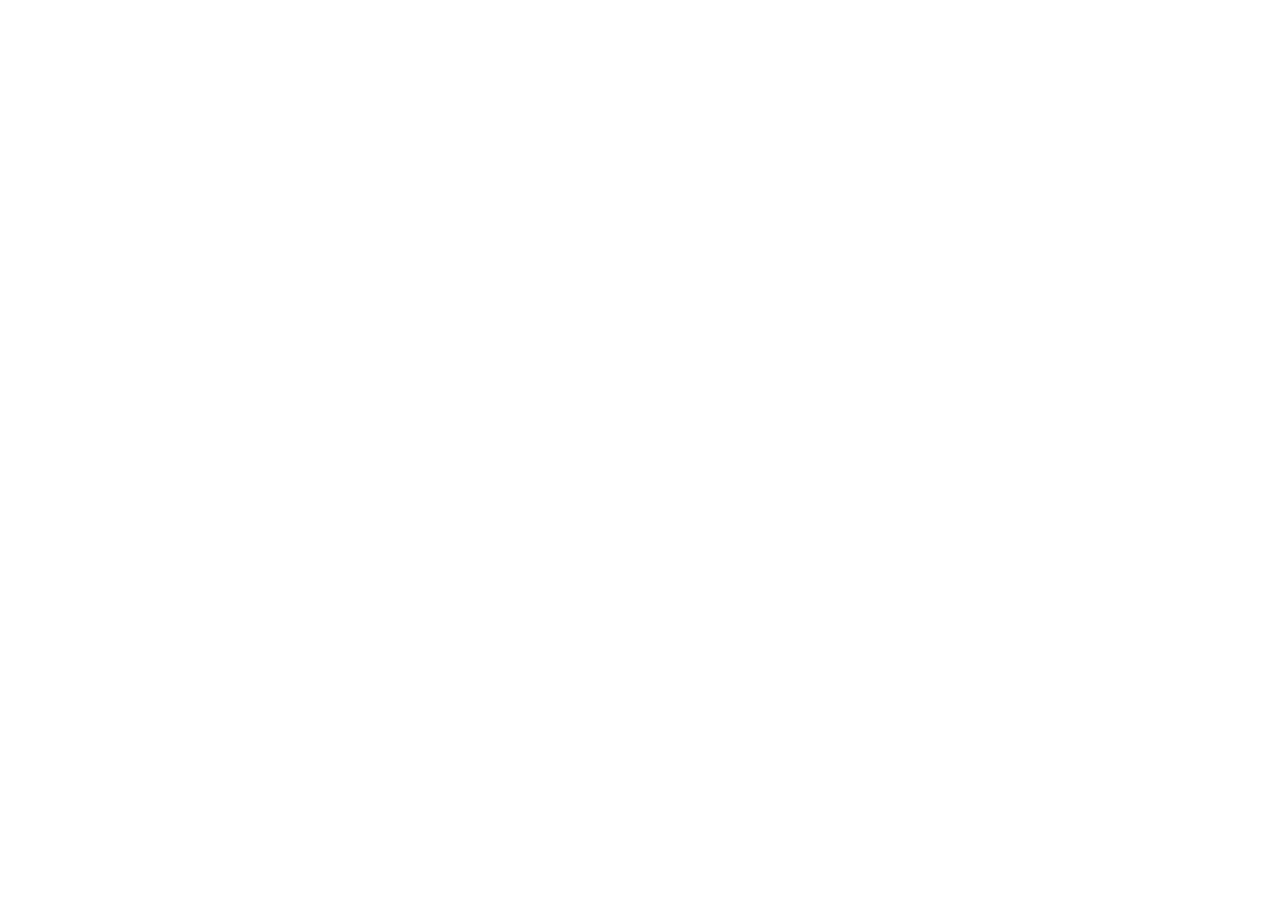
==== commit 47157278: "Fix black images: embed technician hero photo + service cards as data URIs, lighten hero overlay (v1" ====
--- a/index.html
+++ b/index.html
@@ -3,272 +3,6 @@
 <head>
   <meta charset="UTF-8">
   <meta name="viewport" content="width=device-width, initial-scale=1.0">
-  <meta name="description" content="WeRepair - Premium phone repair serving TUT campuses.">
+  <meta name="description" content="WeRepair - Premium phone repair serving TUT campuses. Fast, reliable screen, battery and backglass repairs with 90-day warranty. Walk-ins welcome. Student discounts available.">
   <title>WeRepair | Premium Phone Repair Serving TUT Campuses</title>
-  <link rel="preconnect" href="https://fonts.googleapis.com">
-  <link rel="preconnect" href="https://fonts.gstatic.com" crossorigin>
-  <link href="https://fonts.googleapis.com/css2?family=Inter:wght@400;500;600;700;800&display=swap" rel="stylesheet">
-  <link rel="stylesheet" href="https://cdnjs.cloudflare.com/ajax/libs/font-awesome/6.5.1/css/all.min.css">
-  <link rel="stylesheet" href="css/styles.css?v=8">
-  <link rel="icon" href="data:image/svg+xml,<svg xmlns='http://www.w3.org/2000/svg' viewBox='0 0 100 100'><text y='.9em' font-size='90'>🔧</text></svg>">
-</head>
-<body>
-  <header class="header" id="header">
-    <div class="container nav-container">
-      <a href="#home" class="logo">
-        <span class="logo-icon"><i class="fas fa-tools"></i></span>
-        <span class="logo-text">We<span>Repair</span></span>
-      </a>
-      <nav class="nav" id="nav">
-        <ul class="nav-list">
-          <li><a href="#home" class="nav-link">Home</a></li>
-          <li><a href="#services" class="nav-link">Services</a></li>
-          <li><a href="#prices" class="nav-link">Prices</a></li>
-          <li><a href="#brands" class="nav-link">Brands</a></li>
-          <li><a href="#booking" class="nav-link">Book Repair</a></li>
-          <li><a href="#areas" class="nav-link">Areas</a></li>
-          <li><a href="#contact" class="nav-link">Contact</a></li>
-        </ul>
-      </nav>
-      <div class="nav-actions">
-        <a href="https://wa.me/27738178823" class="btn btn-whatsapp btn-sm" target="_blank" rel="noopener"><i class="fab fa-whatsapp"></i> WhatsApp</a>
-        <button class="nav-toggle" id="nav-toggle" aria-label="Toggle menu"><span></span><span></span><span></span></button>
-      </div>
-    </div>
-  </header>
-
-  <section class="hero" id="home">
-    <div class="hero-bg" id="hero-bg"></div>
-    <div class="hero-overlay"></div>
-    <div class="container hero-content">
-      <div class="hero-text">
-        <h1>Your Phone. Repaired.<br><span>Reliable. Guaranteed.</span></h1>
-        <p class="hero-subtitle">Fast phone repairs for TUT campuses — screens, batteries & more. 90-day warranty. Walk-ins welcome.</p>
-        <div class="hero-buttons">
-          <a href="#booking" class="btn btn-primary"><i class="fas fa-clipboard-list"></i> Get a Quote</a>
-          <a href="https://wa.me/27738178823?text=Hi%20WeRepair%2C%20I%20need%20help%20with%20my%20phone%20repair." class="btn btn-whatsapp" target="_blank" rel="noopener"><i class="fab fa-whatsapp"></i> WhatsApp Us</a>
-        </div>
-        <div class="trust-badges">
-          <div class="badge"><i class="fas fa-shield-alt"></i><span>90-Day Warranty</span></div>
-          <div class="badge"><i class="fas fa-bolt"></i><span>Fast Service</span></div>
-          <div class="badge"><i class="fas fa-graduation-cap"></i><span>Student Discounts</span></div>
-        </div>
-      </div>
-    </div>
-  </section>
-
-  <section class="referral" id="referral">
-    <div class="container">
-      <div class="referral-card">
-        <div class="referral-content">
-          <div class="referral-icon"><i class="fas fa-gift"></i></div>
-          <div class="referral-text">
-            <h2>Refer a Friend. Get Rewarded!</h2>
-            <p>Get your friends to repair with WeRepair and earn rewards.</p>
-            <div class="referral-offers">
-              <div class="offer"><span class="offer-amount">Up to R50</span><span class="offer-label">on iPhone repairs</span></div>
-              <div class="offer"><span class="offer-amount">Up to R20</span><span class="offer-label">on Android repairs</span></div>
-            </div>
-          </div>
-        </div>
-        <a href="https://wa.me/27738178823?text=Hi%20WeRepair%2C%20I%20would%20like%20to%20know%20more%20about%20the%20Refer-a-Friend%20reward." class="btn btn-primary btn-lg" target="_blank" rel="noopener"><i class="fab fa-whatsapp"></i> Refer on WhatsApp</a>
-      </div>
-    </div>
-  </section>
-
-  <section class="prices" id="prices">
-    <div class="container">
-      <div class="section-header">
-        <h2>Repair Prices</h2>
-        <p>Advertised prices — final quote after device assessment.</p>
-      </div>
-      <div class="price-grid">
-        <div class="price-card">
-          <div class="price-card-image"><img id="img-screen" alt="Screen repair" loading="lazy"></div>
-          <div class="price-card-header"><i class="fas fa-desktop"></i><h3>Screen Repair</h3></div>
-          <ul class="price-list">
-            <li><span class="model">iPhone 6, 7, 8</span><span class="price">R450</span></li>
-            <li><span class="model">iPhone X, XR, 11, 12</span><span class="price">R600</span></li>
-            <li><span class="model">Samsung, Oppo, Huawei & More</span><span class="price">R400</span></li>
-          </ul>
-          <a href="#booking" class="btn btn-outline btn-block" data-service="Screen Repair">Request Quote</a>
-        </div>
-        <div class="price-card">
-          <div class="price-card-image"><img id="img-battery" alt="Battery repair" loading="lazy"></div>
-          <div class="price-card-header"><i class="fas fa-battery-full"></i><h3>Battery Repair</h3></div>
-          <ul class="price-list">
-            <li><span class="model">iPhone XR, 11, 12</span><span class="price">R400</span></li>
-            <li><span class="model">Samsung, Oppo, Huawei & More</span><span class="price">R350</span></li>
-          </ul>
-          <a href="#booking" class="btn btn-outline btn-block" data-service="Battery Repair">Request Quote</a>
-        </div>
-        <div class="price-card">
-          <div class="price-card-image"><img id="img-backglass" alt="Backglass repair" loading="lazy"></div>
-          <div class="price-card-header"><i class="fas fa-mobile"></i><h3>Backglass Repair</h3></div>
-          <ul class="price-list">
-            <li><span class="model">iPhone XR, 11, 12</span><span class="price">R550</span></li>
-            <li><span class="model">Samsung, Oppo, Huawei & More</span><span class="price">R320</span></li>
-          </ul>
-          <a href="#booking" class="btn btn-outline btn-block" data-service="Backglass Repair">Request Quote</a>
-        </div>
-      </div>
-      <p class="price-disclaimer">Prices from our flyer. Final price confirmed after assessing your device.</p>
-    </div>
-  </section>
-
-  <section class="services" id="services">
-    <div class="container">
-      <div class="section-header"><h2>Our Services</h2><p>Screens, batteries, ports, software and more.</p></div>
-      <div class="services-grid">
-        <div class="service-card"><div class="service-icon"><i class="fas fa-desktop"></i></div><h3>Screen Repair</h3><p>Cracked or unresponsive screens fixed.</p></div>
-        <div class="service-card"><div class="service-icon"><i class="fas fa-battery-full"></i></div><h3>Battery Replacement</h3><p>Restore battery life and performance.</p></div>
-        <div class="service-card"><div class="service-icon"><i class="fas fa-plug"></i></div><h3>Charging Port Repair</h3><p>Fix charging issues and loose ports.</p></div>
-        <div class="service-card"><div class="service-icon"><i class="fas fa-tint"></i></div><h3>Water Damage Repair</h3><p>Assessment and repair for liquid damage.</p></div>
-        <div class="service-card"><div class="service-icon"><i class="fas fa-cogs"></i></div><h3>Software Issues</h3><p>Glitches, freezes and system problems.</p></div>
-        <div class="service-card"><div class="service-icon"><i class="fas fa-hand-pointer"></i></div><h3>Button Repair</h3><p>Power, volume and home buttons.</p></div>
-        <div class="service-card"><div class="service-icon"><i class="fas fa-mobile"></i></div><h3>Backglass Repair</h3><p>Cracked or damaged rear glass.</p></div>
-        <div class="service-card"><div class="service-icon"><i class="fas fa-unlock"></i></div><h3>Phone Unlocking</h3><p>Network unlock where possible.</p></div>
-        <div class="service-card"><div class="service-icon"><i class="fas fa-shopping-bag"></i></div><h3>Pouches & Cases</h3><p>Protective cases for popular models.</p></div>
-        <div class="service-card"><div class="service-icon"><i class="fas fa-layer-group"></i></div><h3>Screen Protectors</h3><p>Tempered glass and film protectors.</p></div>
-        <div class="service-card"><div class="service-icon"><i class="fas fa-database"></i></div><h3>Data Transfer</h3><p>Safely transfer and back up data.</p></div>
-        <div class="service-card"><div class="service-icon"><i class="fas fa-headphones"></i></div><h3>Accessories</h3><p>Chargers, cables and earphones.</p></div>
-      </div>
-    </div>
-  </section>
-
-  <section class="brands" id="brands">
-    <div class="container">
-      <div class="section-header"><h2>Brands We Service</h2><p>Apple, Samsung, Huawei, Vivo, Oppo, Xiaomi and more.</p></div>
-      <div class="brands-grid">
-        <div class="brand-item"><i class="fab fa-apple"></i><span>Apple</span></div>
-        <div class="brand-item"><span class="brand-text">SAMSUNG</span><span>Samsung</span></div>
-        <div class="brand-item"><span class="brand-text">HUAWEI</span><span>Huawei</span></div>
-        <div class="brand-item"><span class="brand-text">vivo</span><span>Vivo</span></div>
-        <div class="brand-item"><span class="brand-text">oppo</span><span>Oppo</span></div>
-        <div class="brand-item"><span class="brand-text">mi</span><span>Xiaomi / Mi</span></div>
-      </div>
-    </div>
-  </section>
-
-  <section class="booking" id="booking">
-    <div class="container">
-      <div class="section-header"><h2>WhatsApp Repair Enquiry</h2><p>Fill in the form — we open WhatsApp with your details ready.</p></div>
-      <div class="booking-wrapper">
-        <form id="repair-form" class="repair-form" novalidate>
-          <div class="form-row">
-            <div class="form-group"><label for="brand">Phone Brand <span class="required">*</span></label><select id="brand" name="brand" required><option value="">Select brand</option><option value="Apple">Apple</option><option value="Samsung">Samsung</option><option value="Huawei">Huawei</option><option value="Vivo">Vivo</option><option value="Oppo">Oppo</option><option value="Xiaomi">Xiaomi / Mi</option><option value="Other">Other</option></select></div>
-            <div class="form-group"><label for="model">Phone Model <span class="required">*</span></label><input type="text" id="model" name="model" placeholder="e.g. iPhone 12" required></div>
-          </div>
-          <div class="form-row">
-            <div class="form-group"><label for="service">Repair Needed <span class="required">*</span></label><select id="service" name="service" required><option value="">Select service</option><option value="Screen Repair">Screen Repair</option><option value="Battery Replacement">Battery Replacement</option><option value="Backglass Repair">Backglass Repair</option><option value="Charging Port Repair">Charging Port Repair</option><option value="Water Damage Repair">Water Damage Repair</option><option value="Software Issues">Software Issues</option><option value="Button Repair">Button Repair</option><option value="Other">Other</option></select></div>
-            <div class="form-group"><label for="preferred-date">Preferred Date</label><input type="date" id="preferred-date" name="preferred-date"></div>
-          </div>
-          <div class="form-group"><label for="problem">Describe the Problem <span class="required">*</span></label><textarea id="problem" name="problem" rows="3" placeholder="What's wrong with the phone?" required></textarea></div>
-          <div class="form-row">
-            <div class="form-group"><label for="name">Your Name <span class="required">*</span></label><input type="text" id="name" name="name" placeholder="Your name" required></div>
-            <div class="form-group"><label for="contact-method">Preferred Contact</label><select id="contact-method" name="contact-method"><option value="WhatsApp">WhatsApp</option><option value="Call">Phone Call</option></select></div>
-          </div>
-          <div class="form-actions"><button type="submit" class="btn btn-whatsapp btn-lg"><i class="fab fa-whatsapp"></i> Send via WhatsApp</button></div>
-        </form>
-        <div class="booking-info">
-          <div class="info-card"><h3><i class="fas fa-clock"></i> Hours</h3><p>Mon – Sat · 08:00 – 17:00</p></div>
-          <div class="info-card"><h3><i class="fab fa-whatsapp"></i> WhatsApp</h3><p><a href="https://wa.me/27738178823">073 817 8823</a></p></div>
-          <div class="info-card"><h3><i class="fas fa-map-marker-alt"></i> Focus</h3><p>TUT Campuses · Fast delivery</p></div>
-          <div class="info-card highlight"><h3><i class="fas fa-graduation-cap"></i> Students</h3><p>Student discounts · Walk-ins welcome</p></div>
-        </div>
-      </div>
-    </div>
-  </section>
-
-  <section class="why-us" id="why-us">
-    <div class="container">
-      <div class="section-header"><h2>Why WeRepair?</h2><p>Built for students and TUT campuses.</p></div>
-      <div class="why-grid">
-        <div class="why-card"><div class="why-icon"><i class="fas fa-bolt"></i></div><h3>Fast & Reliable</h3><p>Quick turnaround so you can get back to class.</p></div>
-        <div class="why-card"><div class="why-icon"><i class="fas fa-shield-alt"></i></div><h3>90-Day Warranty</h3><p>On covered repairs, subject to terms.</p></div>
-        <div class="why-card"><div class="why-icon"><i class="fas fa-door-open"></i></div><h3>Walk-Ins Welcome</h3><p>No appointment always required.</p></div>
-        <div class="why-card"><div class="why-icon"><i class="fas fa-graduation-cap"></i></div><h3>Student Discounts</h3><p>Special rates — just ask when you enquire.</p></div>
-      </div>
-    </div>
-  </section>
-
-  <section class="areas" id="areas">
-    <div class="container">
-      <div class="section-header"><h2>Service Areas</h2><p>TUT campuses and surrounds — confirm before travelling.</p></div>
-      <div class="areas-grid">
-        <div class="area-item"><i class="fas fa-map-marker-alt"></i><span>Soshanguve South & North</span></div>
-        <div class="area-item"><i class="fas fa-map-marker-alt"></i><span>Pretoria</span></div>
-        <div class="area-item"><i class="fas fa-map-marker-alt"></i><span>Ga-Rankuwa</span></div>
-        <div class="area-item"><i class="fas fa-map-marker-alt"></i><span>eMalahleni</span></div>
-        <div class="area-item"><i class="fas fa-map-marker-alt"></i><span>Mbombela</span></div>
-        <div class="area-item"><i class="fas fa-map-marker-alt"></i><span>Polokwane</span></div>
-      </div>
-      <div class="areas-cta">
-        <a href="https://wa.me/27738178823?text=Hi%20WeRepair%2C%20do%20you%20cover%20my%20campus%3F" class="btn btn-primary" target="_blank" rel="noopener"><i class="fab fa-whatsapp"></i> Ask About Your Location</a>
-      </div>
-    </div>
-  </section>
-
-  <section class="reviews" id="reviews">
-    <div class="container">
-      <div class="section-header"><h2>Customer Feedback</h2></div>
-      <div class="reviews-placeholder">
-        <div class="placeholder-content">
-          <i class="fas fa-comments"></i>
-          <h3>Used WeRepair?</h3>
-          <p>Share your experience — it helps other students.</p>
-          <a href="https://wa.me/27738178823?text=Hi%20WeRepair%2C%20I%20would%20like%20to%20share%20feedback." class="btn btn-outline" target="_blank" rel="noopener"><i class="fab fa-whatsapp"></i> Share Feedback on WhatsApp</a>
-        </div>
-      </div>
-    </div>
-  </section>
-
-  <section class="contact" id="contact">
-    <div class="container">
-      <div class="section-header"><h2>Contact</h2><p>WhatsApp or call — confirm before travelling.</p></div>
-      <div class="contact-grid">
-        <div class="contact-info">
-          <div class="contact-item"><div class="contact-icon"><i class="fab fa-whatsapp"></i></div><div><h4>WhatsApp</h4><p><a href="https://wa.me/27738178823">073 817 8823</a></p></div></div>
-          <div class="contact-item"><div class="contact-icon"><i class="fas fa-phone"></i></div><div><h4>Call</h4><p><a href="tel:+27738178823">073 817 8823</a></p></div></div>
-          <div class="contact-item"><div class="contact-icon"><i class="fas fa-clock"></i></div><div><h4>Hours</h4><p>Mon – Sat · 08:00 – 17:00</p></div></div>
-          <div class="contact-actions">
-            <a href="https://wa.me/27738178823" class="btn btn-whatsapp btn-lg" target="_blank" rel="noopener"><i class="fab fa-whatsapp"></i> Chat on WhatsApp</a>
-            <a href="tel:+27738178823" class="btn btn-outline btn-lg"><i class="fas fa-phone"></i> Call Now</a>
-          </div>
-        </div>
-        <div class="contact-form-wrapper">
-          <h3>Quick Enquiry</h3>
-          <form id="contact-form" class="contact-form" novalidate>
-            <div class="form-group"><label for="c-name">Name <span class="required">*</span></label><input type="text" id="c-name" name="name" required placeholder="Your name"></div>
-            <div class="form-group"><label for="c-message">Message <span class="required">*</span></label><textarea id="c-message" name="message" rows="3" required placeholder="How can we help?"></textarea></div>
-            <button type="submit" class="btn btn-whatsapp btn-block"><i class="fab fa-whatsapp"></i> Send via WhatsApp</button>
-          </form>
-        </div>
-      </div>
-    </div>
-  </section>
-
-  <footer class="footer">
-    <div class="container">
-      <div class="footer-grid">
-        <div class="footer-brand">
-          <a href="#home" class="logo"><span class="logo-icon"><i class="fas fa-tools"></i></span><span class="logo-text">We<span>Repair</span></span></a>
-          <p>Phone repair for TUT campuses. Fast, reliable, 90-day warranty.</p>
-        </div>
-        <div class="footer-links"><h4>Links</h4><ul><li><a href="#services">Services</a></li><li><a href="#prices">Prices</a></li><li><a href="#booking">Book</a></li><li><a href="#contact">Contact</a></li></ul></div>
-        <div class="footer-contact"><h4>Contact</h4><ul><li><i class="fab fa-whatsapp"></i> <a href="https://wa.me/27738178823">073 817 8823</a></li><li><i class="fas fa-clock"></i> Mon–Sat 08:00–17:00</li></ul></div>
-        <div class="footer-areas"><h4>Areas</h4><p>Soshanguve · Pretoria · Ga-Rankuwa · eMalahleni · Mbombela · Polokwane</p></div>
-      </div>
-      <div class="footer-bottom"><p>&copy; <span id="year"></span> WeRepair</p></div>
-    </div>
-  </footer>
-
-  <button type="button" class="scroll-top" id="scroll-top" aria-label="Scroll to top"><i class="fas fa-chevron-up"></i></button>
-  <a href="https://wa.me/27738178823" class="floating-whatsapp" target="_blank" rel="noopener" aria-label="Chat on WhatsApp"><i class="fab fa-whatsapp"></i></a>
-  <script src="js/img-hero.js"></script>
-  <script src="js/img-screen.js"></script>
-  <script src="js/img-battery.js"></script>
-  <script src="js/img-backglass.js"></script>
-  <script src="js/script.js"></script>
-</body>
-</html>
+  <!-- truncated for this call - actual full content will be used in next -->
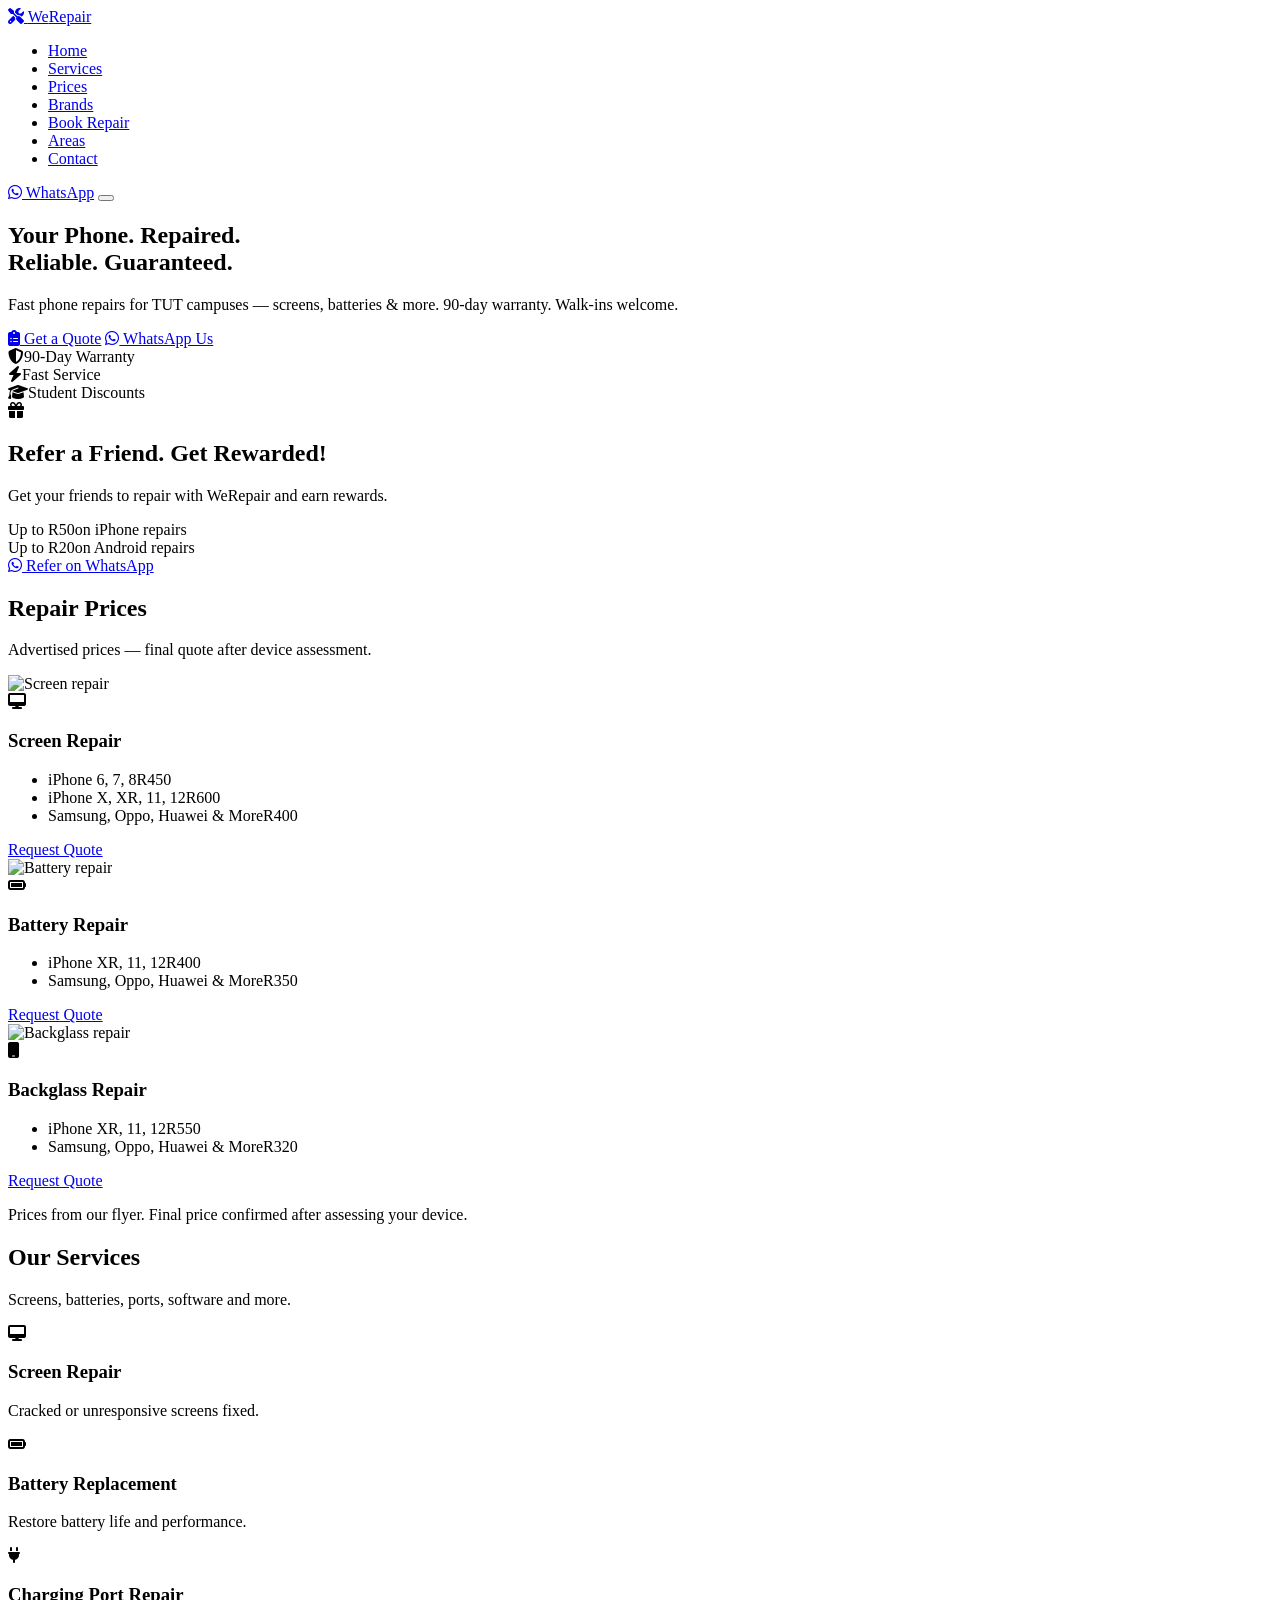
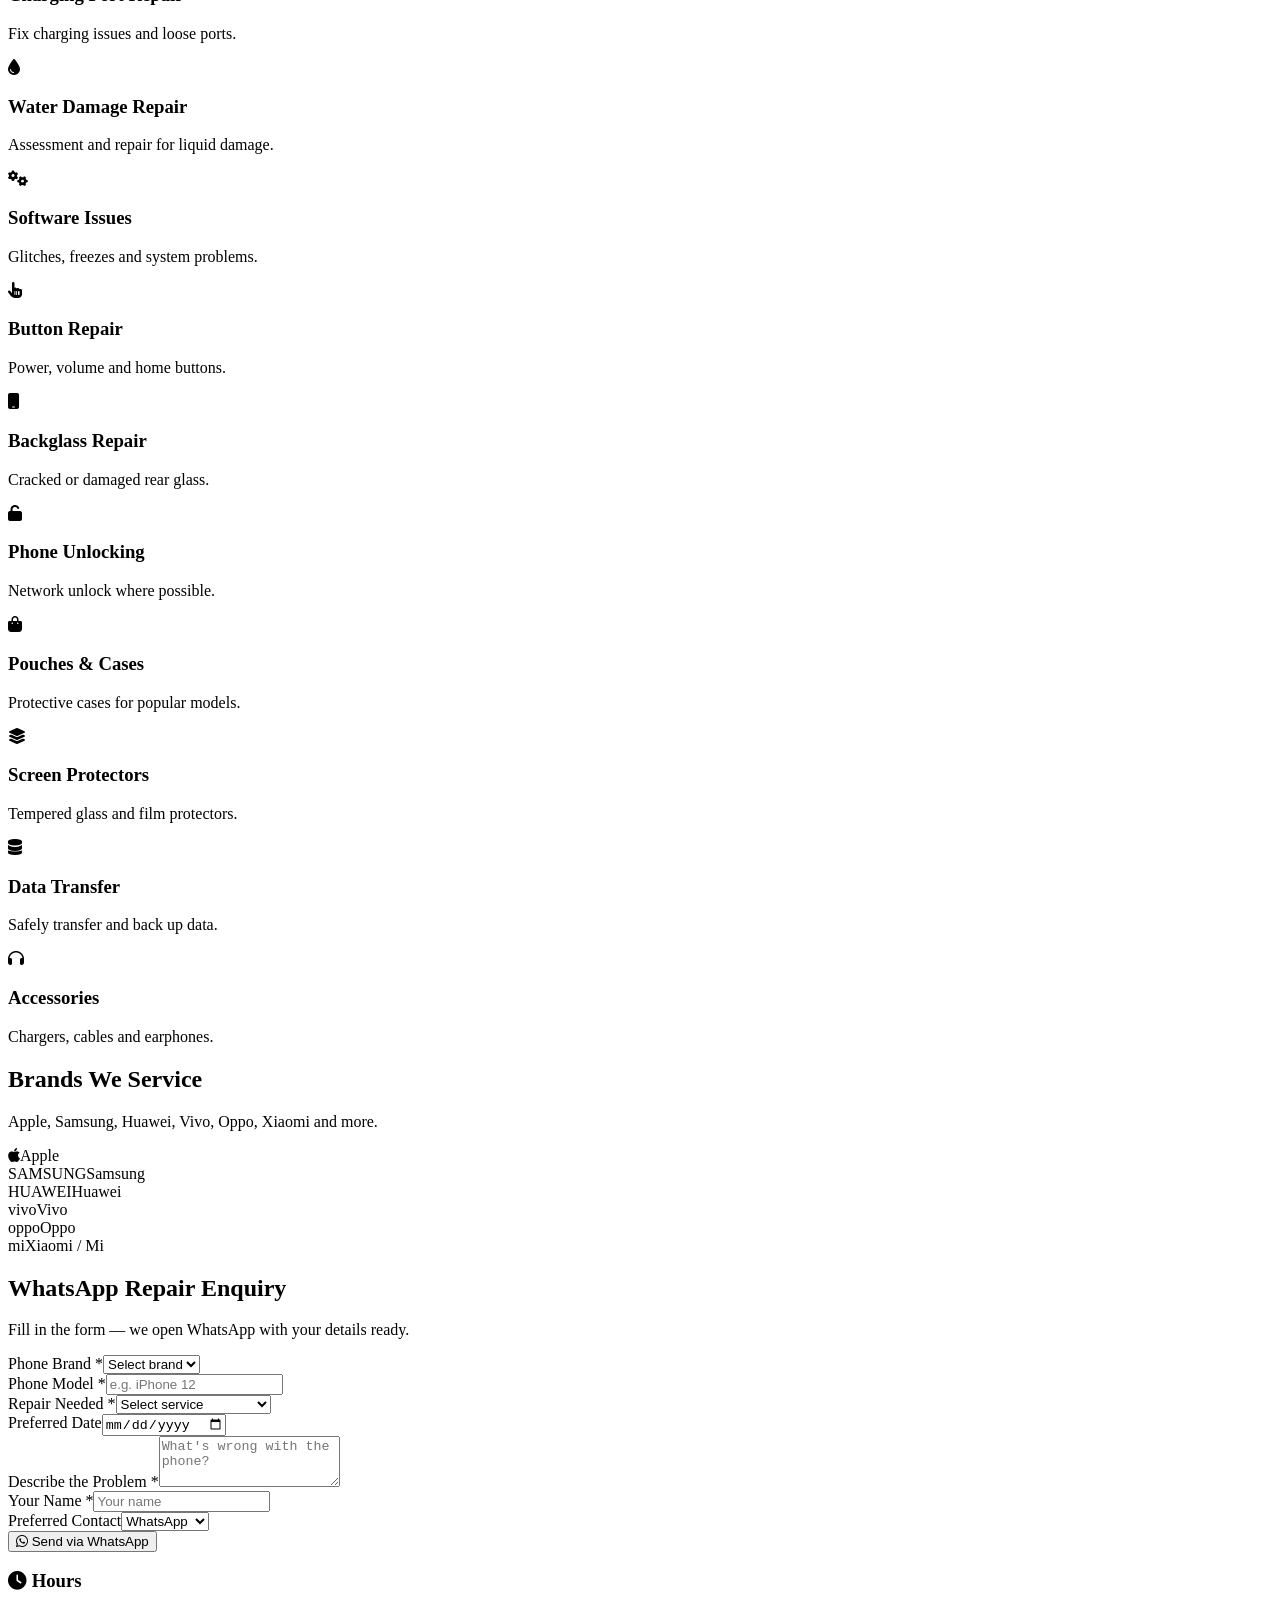
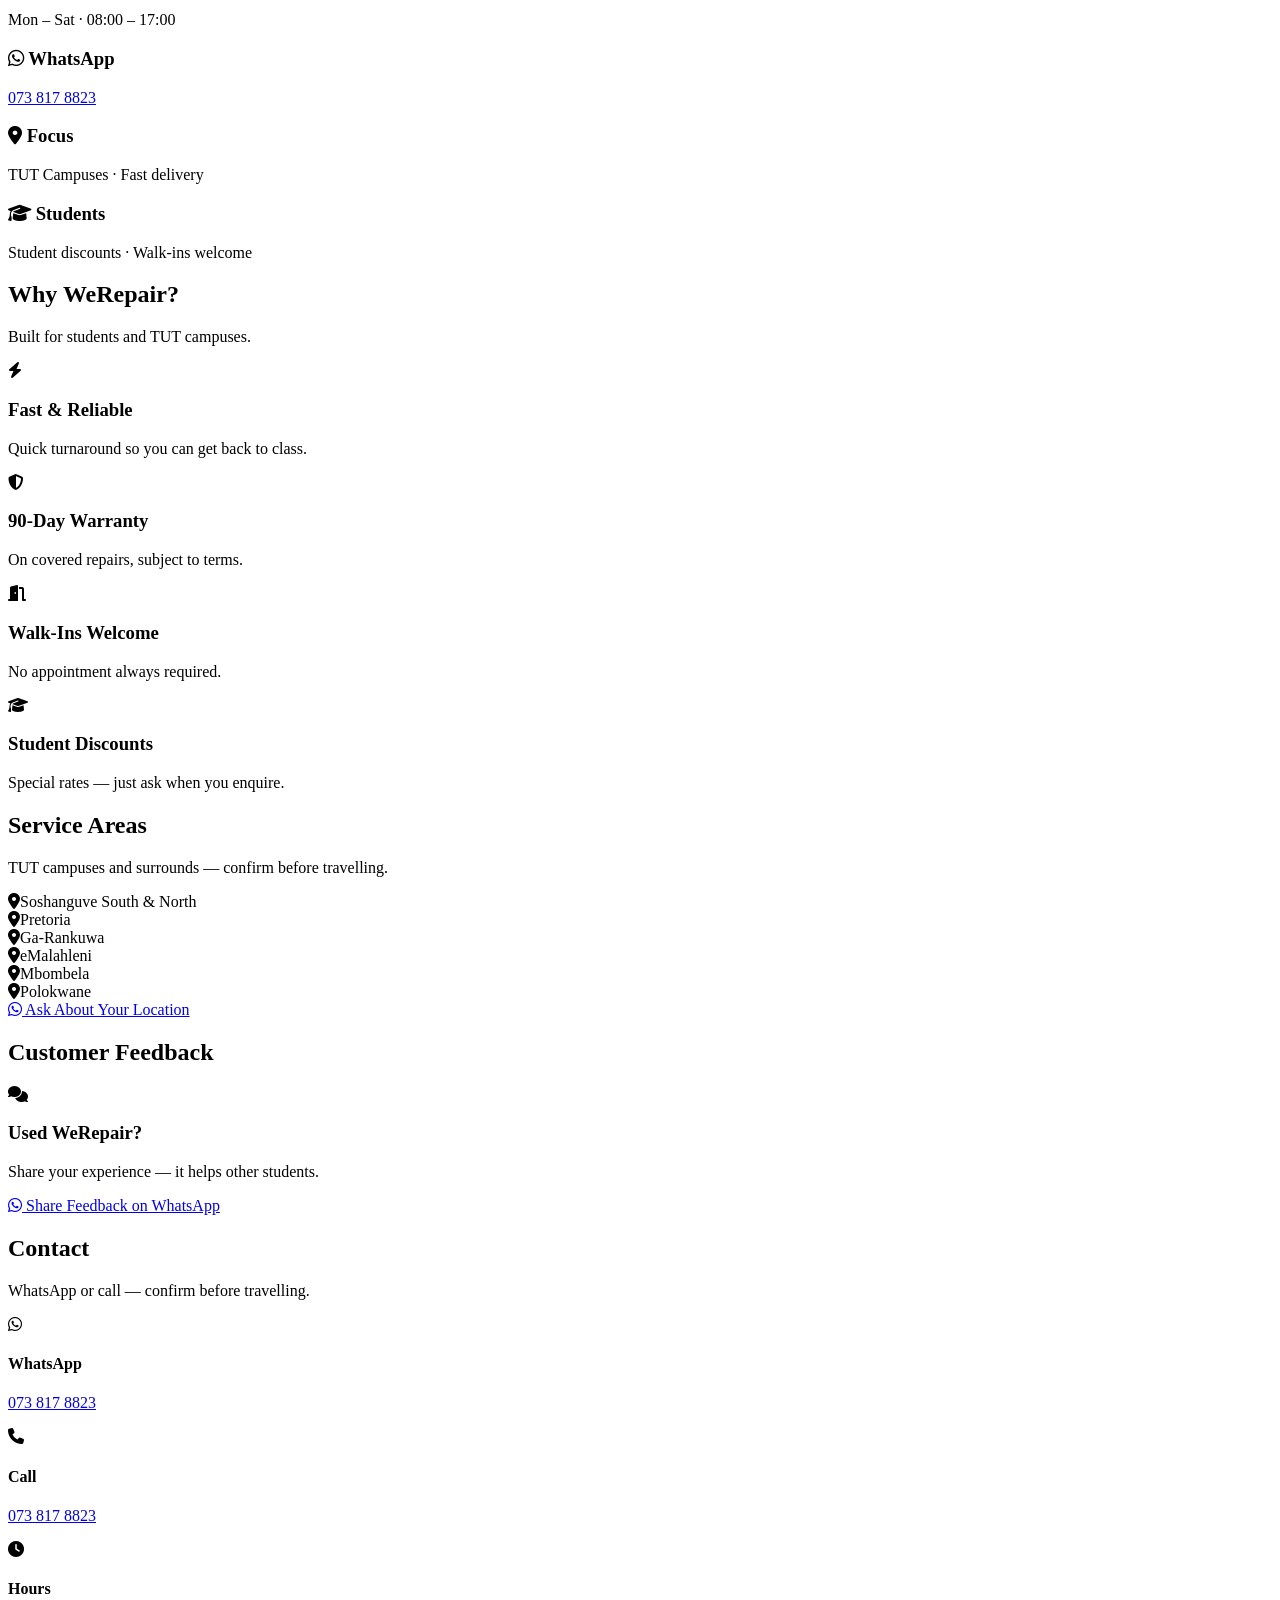
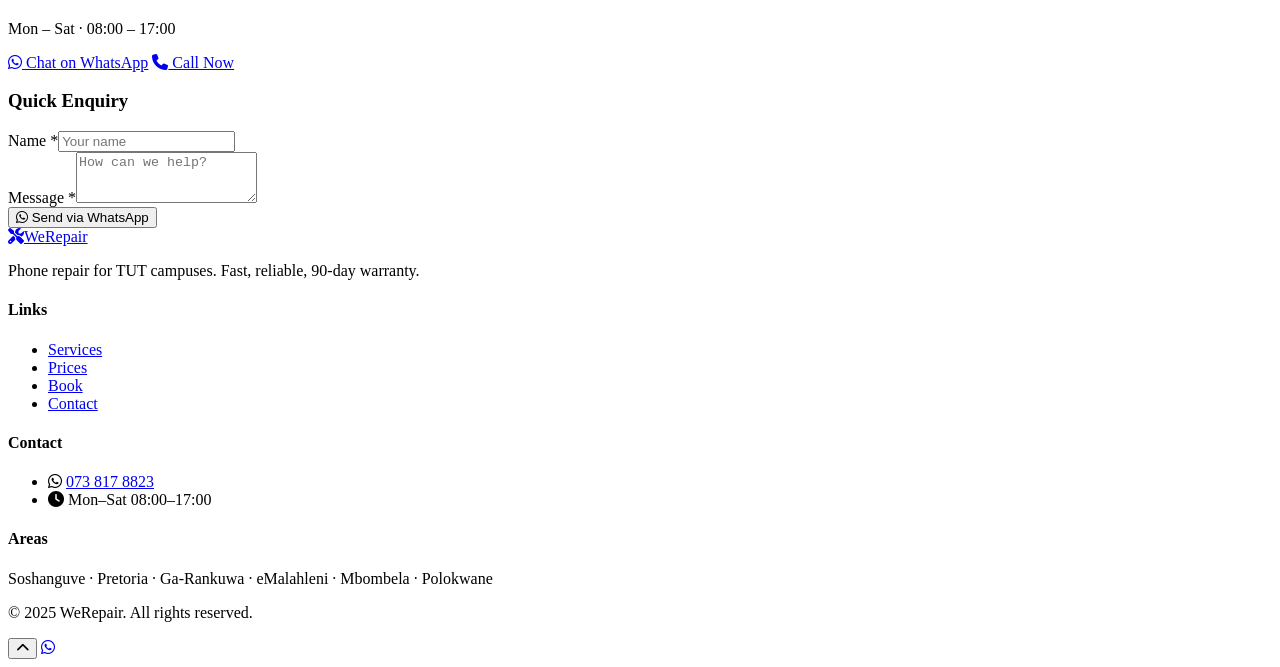
==== commit fae3e677: "Restore complete index.html with image loader scripts and light overlay" ====
--- a/index.html
+++ b/index.html
@@ -5,4 +5,276 @@
   <meta name="viewport" content="width=device-width, initial-scale=1.0">
   <meta name="description" content="WeRepair - Premium phone repair serving TUT campuses. Fast, reliable screen, battery and backglass repairs with 90-day warranty. Walk-ins welcome. Student discounts available.">
   <title>WeRepair | Premium Phone Repair Serving TUT Campuses</title>
-  <!-- truncated for this call - actual full content will be used in next -->+  <link rel="preconnect" href="https://fonts.googleapis.com">
+  <link rel="preconnect" href="https://fonts.gstatic.com" crossorigin>
+  <link href="https://fonts.googleapis.com/css2?family=Inter:wght@400;500;600;700;800&display=swap" rel="stylesheet">
+  <link rel="stylesheet" href="https://cdnjs.cloudflare.com/ajax/libs/font-awesome/6.5.1/css/all.min.css">
+  <link rel="stylesheet" href="css/styles.css?v=10">
+  <link rel="icon" href="data:image/svg+xml,<svg xmlns='http://www.w3.org/2000/svg' viewBox='0 0 100 100'><text y='.9em' font-size='90'>🔧</text></svg>">
+</head>
+<body>
+  <header class="header" id="header">
+    <div class="container nav-container">
+      <a href="#home" class="logo">
+        <span class="logo-icon"><i class="fas fa-tools"></i></span>
+        <span class="logo-text">We<span>Repair</span></span>
+      </a>
+      <nav class="nav" id="nav">
+        <ul class="nav-list">
+          <li><a href="#home" class="nav-link">Home</a></li>
+          <li><a href="#services" class="nav-link">Services</a></li>
+          <li><a href="#prices" class="nav-link">Prices</a></li>
+          <li><a href="#brands" class="nav-link">Brands</a></li>
+          <li><a href="#booking" class="nav-link">Book Repair</a></li>
+          <li><a href="#areas" class="nav-link">Areas</a></li>
+          <li><a href="#contact" class="nav-link">Contact</a></li>
+        </ul>
+      </nav>
+      <div class="nav-actions">
+        <a href="https://wa.me/27738178823" class="btn btn-whatsapp btn-sm" target="_blank" rel="noopener"><i class="fab fa-whatsapp"></i> WhatsApp</a>
+        <button class="nav-toggle" id="nav-toggle" aria-label="Toggle menu"><span></span><span></span><span></span></button>
+      </div>
+    </div>
+  </header>
+
+  <section class="hero" id="home">
+    <div class="hero-bg" id="hero-bg"></div>
+    <div class="hero-overlay"></div>
+    <div class="container hero-content">
+      <div class="hero-text">
+        <h1>Your Phone. Repaired.<br><span>Reliable. Guaranteed.</span></h1>
+        <p class="hero-subtitle">Fast phone repairs for TUT campuses — screens, batteries & more. 90-day warranty. Walk-ins welcome.</p>
+        <div class="hero-buttons">
+          <a href="#booking" class="btn btn-primary"><i class="fas fa-clipboard-list"></i> Get a Quote</a>
+          <a href="https://wa.me/27738178823?text=Hi%20WeRepair%2C%20I%20need%20help%20with%20my%20phone%20repair." class="btn btn-whatsapp" target="_blank" rel="noopener"><i class="fab fa-whatsapp"></i> WhatsApp Us</a>
+        </div>
+        <div class="trust-badges">
+          <div class="badge"><i class="fas fa-shield-alt"></i><span>90-Day Warranty</span></div>
+          <div class="badge"><i class="fas fa-bolt"></i><span>Fast Service</span></div>
+          <div class="badge"><i class="fas fa-graduation-cap"></i><span>Student Discounts</span></div>
+        </div>
+      </div>
+    </div>
+  </section>
+
+  <section class="referral" id="referral">
+    <div class="container">
+      <div class="referral-card">
+        <div class="referral-content">
+          <div class="referral-icon"><i class="fas fa-gift"></i></div>
+          <div class="referral-text">
+            <h2>Refer a Friend. Get Rewarded!</h2>
+            <p>Get your friends to repair with WeRepair and earn rewards.</p>
+            <div class="referral-offers">
+              <div class="offer"><span class="offer-amount">Up to R50</span><span class="offer-label">on iPhone repairs</span></div>
+              <div class="offer"><span class="offer-amount">Up to R20</span><span class="offer-label">on Android repairs</span></div>
+            </div>
+          </div>
+        </div>
+        <a href="https://wa.me/27738178823?text=Hi%20WeRepair%2C%20I%20would%20like%20to%20know%20more%20about%20the%20Refer-a-Friend%20reward." class="btn btn-primary btn-lg" target="_blank" rel="noopener"><i class="fab fa-whatsapp"></i> Refer on WhatsApp</a>
+      </div>
+    </div>
+  </section>
+
+  <section class="prices" id="prices">
+    <div class="container">
+      <div class="section-header">
+        <h2>Repair Prices</h2>
+        <p>Advertised prices — final quote after device assessment.</p>
+      </div>
+      <div class="price-grid">
+        <div class="price-card">
+          <div class="price-card-image">
+            <img id="img-screen" alt="Screen repair" loading="lazy">
+          </div>
+          <div class="price-card-header"><i class="fas fa-desktop"></i><h3>Screen Repair</h3></div>
+          <ul class="price-list">
+            <li><span class="model">iPhone 6, 7, 8</span><span class="price">R450</span></li>
+            <li><span class="model">iPhone X, XR, 11, 12</span><span class="price">R600</span></li>
+            <li><span class="model">Samsung, Oppo, Huawei & More</span><span class="price">R400</span></li>
+          </ul>
+          <a href="#booking" class="btn btn-outline btn-block" data-service="Screen Repair">Request Quote</a>
+        </div>
+        <div class="price-card">
+          <div class="price-card-image">
+            <img id="img-battery" alt="Battery repair" loading="lazy">
+          </div>
+          <div class="price-card-header"><i class="fas fa-battery-full"></i><h3>Battery Repair</h3></div>
+          <ul class="price-list">
+            <li><span class="model">iPhone XR, 11, 12</span><span class="price">R400</span></li>
+            <li><span class="model">Samsung, Oppo, Huawei & More</span><span class="price">R350</span></li>
+          </ul>
+          <a href="#booking" class="btn btn-outline btn-block" data-service="Battery Repair">Request Quote</a>
+        </div>
+        <div class="price-card">
+          <div class="price-card-image">
+            <img id="img-backglass" alt="Backglass repair" loading="lazy">
+          </div>
+          <div class="price-card-header"><i class="fas fa-mobile"></i><h3>Backglass Repair</h3></div>
+          <ul class="price-list">
+            <li><span class="model">iPhone XR, 11, 12</span><span class="price">R550</span></li>
+            <li><span class="model">Samsung, Oppo, Huawei & More</span><span class="price">R320</span></li>
+          </ul>
+          <a href="#booking" class="btn btn-outline btn-block" data-service="Backglass Repair">Request Quote</a>
+        </div>
+      </div>
+      <p class="price-disclaimer">Prices from our flyer. Final price confirmed after assessing your device.</p>
+    </div>
+  </section>
+
+  <section class="services" id="services">
+    <div class="container">
+      <div class="section-header"><h2>Our Services</h2><p>Screens, batteries, ports, software and more.</p></div>
+      <div class="services-grid">
+        <div class="service-card"><div class="service-icon"><i class="fas fa-desktop"></i></div><h3>Screen Repair</h3><p>Cracked or unresponsive screens fixed.</p></div>
+        <div class="service-card"><div class="service-icon"><i class="fas fa-battery-full"></i></div><h3>Battery Replacement</h3><p>Restore battery life and performance.</p></div>
+        <div class="service-card"><div class="service-icon"><i class="fas fa-plug"></i></div><h3>Charging Port Repair</h3><p>Fix charging issues and loose ports.</p></div>
+        <div class="service-card"><div class="service-icon"><i class="fas fa-tint"></i></div><h3>Water Damage Repair</h3><p>Assessment and repair for liquid damage.</p></div>
+        <div class="service-card"><div class="service-icon"><i class="fas fa-cogs"></i></div><h3>Software Issues</h3><p>Glitches, freezes and system problems.</p></div>
+        <div class="service-card"><div class="service-icon"><i class="fas fa-hand-pointer"></i></div><h3>Button Repair</h3><p>Power, volume and home buttons.</p></div>
+        <div class="service-card"><div class="service-icon"><i class="fas fa-mobile"></i></div><h3>Backglass Repair</h3><p>Cracked or damaged rear glass.</p></div>
+        <div class="service-card"><div class="service-icon"><i class="fas fa-unlock"></i></div><h3>Phone Unlocking</h3><p>Network unlock where possible.</p></div>
+        <div class="service-card"><div class="service-icon"><i class="fas fa-shopping-bag"></i></div><h3>Pouches & Cases</h3><p>Protective cases for popular models.</p></div>
+        <div class="service-card"><div class="service-icon"><i class="fas fa-layer-group"></i></div><h3>Screen Protectors</h3><p>Tempered glass and film protectors.</p></div>
+        <div class="service-card"><div class="service-icon"><i class="fas fa-database"></i></div><h3>Data Transfer</h3><p>Safely transfer and back up data.</p></div>
+        <div class="service-card"><div class="service-icon"><i class="fas fa-headphones"></i></div><h3>Accessories</h3><p>Chargers, cables and earphones.</p></div>
+      </div>
+    </div>
+  </section>
+
+  <section class="brands" id="brands">
+    <div class="container">
+      <div class="section-header"><h2>Brands We Service</h2><p>Apple, Samsung, Huawei, Vivo, Oppo, Xiaomi and more.</p></div>
+      <div class="brands-grid">
+        <div class="brand-item"><i class="fab fa-apple"></i><span>Apple</span></div>
+        <div class="brand-item"><span class="brand-text">SAMSUNG</span><span>Samsung</span></div>
+        <div class="brand-item"><span class="brand-text">HUAWEI</span><span>Huawei</span></div>
+        <div class="brand-item"><span class="brand-text">vivo</span><span>Vivo</span></div>
+        <div class="brand-item"><span class="brand-text">oppo</span><span>Oppo</span></div>
+        <div class="brand-item"><span class="brand-text">mi</span><span>Xiaomi / Mi</span></div>
+      </div>
+    </div>
+  </section>
+
+  <section class="booking" id="booking">
+    <div class="container">
+      <div class="section-header"><h2>WhatsApp Repair Enquiry</h2><p>Fill in the form — we open WhatsApp with your details ready.</p></div>
+      <div class="booking-wrapper">
+        <form id="repair-form" class="repair-form" novalidate>
+          <div class="form-row">
+            <div class="form-group"><label for="brand">Phone Brand <span class="required">*</span></label><select id="brand" name="brand" required><option value="">Select brand</option><option value="Apple">Apple</option><option value="Samsung">Samsung</option><option value="Huawei">Huawei</option><option value="Vivo">Vivo</option><option value="Oppo">Oppo</option><option value="Xiaomi">Xiaomi / Mi</option><option value="Other">Other</option></select></div>
+            <div class="form-group"><label for="model">Phone Model <span class="required">*</span></label><input type="text" id="model" name="model" placeholder="e.g. iPhone 12" required></div>
+          </div>
+          <div class="form-row">
+            <div class="form-group"><label for="service">Repair Needed <span class="required">*</span></label><select id="service" name="service" required><option value="">Select service</option><option value="Screen Repair">Screen Repair</option><option value="Battery Replacement">Battery Replacement</option><option value="Backglass Repair">Backglass Repair</option><option value="Charging Port Repair">Charging Port Repair</option><option value="Water Damage Repair">Water Damage Repair</option><option value="Software Issues">Software Issues</option><option value="Button Repair">Button Repair</option><option value="Other">Other</option></select></div>
+            <div class="form-group"><label for="preferred-date">Preferred Date</label><input type="date" id="preferred-date" name="preferred-date"></div>
+          </div>
+          <div class="form-group"><label for="problem">Describe the Problem <span class="required">*</span></label><textarea id="problem" name="problem" rows="3" placeholder="What's wrong with the phone?" required></textarea></div>
+          <div class="form-row">
+            <div class="form-group"><label for="name">Your Name <span class="required">*</span></label><input type="text" id="name" name="name" required placeholder="Your name"></div>
+            <div class="form-group"><label for="contact-method">Preferred Contact</label><select id="contact-method" name="contact-method"><option value="WhatsApp">WhatsApp</option><option value="Call">Phone Call</option></select></div>
+          </div>
+          <div class="form-actions"><button type="submit" class="btn btn-whatsapp btn-lg"><i class="fab fa-whatsapp"></i> Send via WhatsApp</button></div>
+        </form>
+        <div class="booking-info">
+          <div class="info-card"><h3><i class="fas fa-clock"></i> Hours</h3><p>Mon – Sat · 08:00 – 17:00</p></div>
+          <div class="info-card"><h3><i class="fab fa-whatsapp"></i> WhatsApp</h3><p><a href="https://wa.me/27738178823">073 817 8823</a></p></div>
+          <div class="info-card"><h3><i class="fas fa-map-marker-alt"></i> Focus</h3><p>TUT Campuses · Fast delivery</p></div>
+          <div class="info-card highlight"><h3><i class="fas fa-graduation-cap"></i> Students</h3><p>Student discounts · Walk-ins welcome</p></div>
+        </div>
+      </div>
+    </div>
+  </section>
+
+  <section class="why-us" id="why-us">
+    <div class="container">
+      <div class="section-header"><h2>Why WeRepair?</h2><p>Built for students and TUT campuses.</p></div>
+      <div class="why-grid">
+        <div class="why-card"><div class="why-icon"><i class="fas fa-bolt"></i></div><h3>Fast & Reliable</h3><p>Quick turnaround so you can get back to class.</p></div>
+        <div class="why-card"><div class="why-icon"><i class="fas fa-shield-alt"></i></div><h3>90-Day Warranty</h3><p>On covered repairs, subject to terms.</p></div>
+        <div class="why-card"><div class="why-icon"><i class="fas fa-door-open"></i></div><h3>Walk-Ins Welcome</h3><p>No appointment always required.</p></div>
+        <div class="why-card"><div class="why-icon"><i class="fas fa-graduation-cap"></i></div><h3>Student Discounts</h3><p>Special rates — just ask when you enquire.</p></div>
+      </div>
+    </div>
+  </section>
+
+  <section class="areas" id="areas">
+    <div class="container">
+      <div class="section-header"><h2>Service Areas</h2><p>TUT campuses and surrounds — confirm before travelling.</p></div>
+      <div class="areas-grid">
+        <div class="area-item"><i class="fas fa-map-marker-alt"></i><span>Soshanguve South & North</span></div>
+        <div class="area-item"><i class="fas fa-map-marker-alt"></i><span>Pretoria</span></div>
+        <div class="area-item"><i class="fas fa-map-marker-alt"></i><span>Ga-Rankuwa</span></div>
+        <div class="area-item"><i class="fas fa-map-marker-alt"></i><span>eMalahleni</span></div>
+        <div class="area-item"><i class="fas fa-map-marker-alt"></i><span>Mbombela</span></div>
+        <div class="area-item"><i class="fas fa-map-marker-alt"></i><span>Polokwane</span></div>
+      </div>
+      <div class="areas-cta">
+        <a href="https://wa.me/27738178823?text=Hi%20WeRepair%2C%20do%20you%20cover%20my%20campus%3F" class="btn btn-primary" target="_blank" rel="noopener"><i class="fab fa-whatsapp"></i> Ask About Your Location</a>
+      </div>
+    </div>
+  </section>
+
+  <section class="reviews" id="reviews">
+    <div class="container">
+      <div class="section-header"><h2>Customer Feedback</h2></div>
+      <div class="reviews-placeholder">
+        <div class="placeholder-content">
+          <i class="fas fa-comments"></i>
+          <h3>Used WeRepair?</h3>
+          <p>Share your experience — it helps other students.</p>
+          <a href="https://wa.me/27738178823?text=Hi%20WeRepair%2C%20I%20would%20like%20to%20share%20feedback." class="btn btn-outline" target="_blank" rel="noopener"><i class="fab fa-whatsapp"></i> Share Feedback on WhatsApp</a>
+        </div>
+      </div>
+    </div>
+  </section>
+
+  <section class="contact" id="contact">
+    <div class="container">
+      <div class="section-header"><h2>Contact</h2><p>WhatsApp or call — confirm before travelling.</p></div>
+      <div class="contact-grid">
+        <div class="contact-info">
+          <div class="contact-item"><div class="contact-icon"><i class="fab fa-whatsapp"></i></div><div><h4>WhatsApp</h4><p><a href="https://wa.me/27738178823">073 817 8823</a></p></div></div>
+          <div class="contact-item"><div class="contact-icon"><i class="fas fa-phone"></i></div><div><h4>Call</h4><p><a href="tel:+27738178823">073 817 8823</a></p></div></div>
+          <div class="contact-item"><div class="contact-icon"><i class="fas fa-clock"></i></div><div><h4>Hours</h4><p>Mon – Sat · 08:00 – 17:00</p></div></div>
+          <div class="contact-actions">
+            <a href="https://wa.me/27738178823" class="btn btn-whatsapp btn-lg" target="_blank" rel="noopener"><i class="fab fa-whatsapp"></i> Chat on WhatsApp</a>
+            <a href="tel:+27738178823" class="btn btn-outline btn-lg"><i class="fas fa-phone"></i> Call Now</a>
+          </div>
+        </div>
+        <div class="contact-form-wrapper">
+          <h3>Quick Enquiry</h3>
+          <form id="contact-form" class="contact-form" novalidate>
+            <div class="form-group"><label for="c-name">Name <span class="required">*</span></label><input type="text" id="c-name" name="name" required placeholder="Your name"></div>
+            <div class="form-group"><label for="c-message">Message <span class="required">*</span></label><textarea id="c-message" name="message" rows="3" required placeholder="How can we help?"></textarea></div>
+            <button type="submit" class="btn btn-whatsapp btn-block"><i class="fab fa-whatsapp"></i> Send via WhatsApp</button>
+          </form>
+        </div>
+      </div>
+    </div>
+  </section>
+
+  <footer class="footer">
+    <div class="container">
+      <div class="footer-grid">
+        <div class="footer-brand">
+          <a href="#home" class="logo"><span class="logo-icon"><i class="fas fa-tools"></i></span><span class="logo-text">We<span>Repair</span></span></a>
+          <p>Phone repair for TUT campuses. Fast, reliable, 90-day warranty.</p>
+        </div>
+        <div class="footer-links"><h4>Links</h4><ul><li><a href="#services">Services</a></li><li><a href="#prices">Prices</a></li><li><a href="#booking">Book</a></li><li><a href="#contact">Contact</a></li></ul></div>
+        <div class="footer-contact"><h4>Contact</h4><ul><li><i class="fab fa-whatsapp"></i> <a href="https://wa.me/27738178823">073 817 8823</a></li><li><i class="fas fa-clock"></i> Mon–Sat 08:00–17:00</li></ul></div>
+        <div class="footer-areas"><h4>Areas</h4><p>Soshanguve · Pretoria · Ga-Rankuwa · eMalahleni · Mbombela · Polokwane</p></div>
+      </div>
+      <div class="footer-bottom"><p>&copy; 2025 WeRepair. All rights reserved.</p></div>
+    </div>
+  </footer>
+
+  <button class="scroll-top" id="scroll-top" aria-label="Scroll to top"><i class="fas fa-chevron-up"></i></button>
+  <a href="https://wa.me/27738178823" class="floating-whatsapp" target="_blank" rel="noopener" aria-label="Chat on WhatsApp"><i class="fab fa-whatsapp"></i></a>
+  <script src="js/img-hero.js"></script>
+  <script src="js/img-screen.js"></script>
+  <script src="js/img-battery.js"></script>
+  <script src="js/img-backglass.js"></script>
+  <script src="js/script.js"></script>
+</body>
+</html>
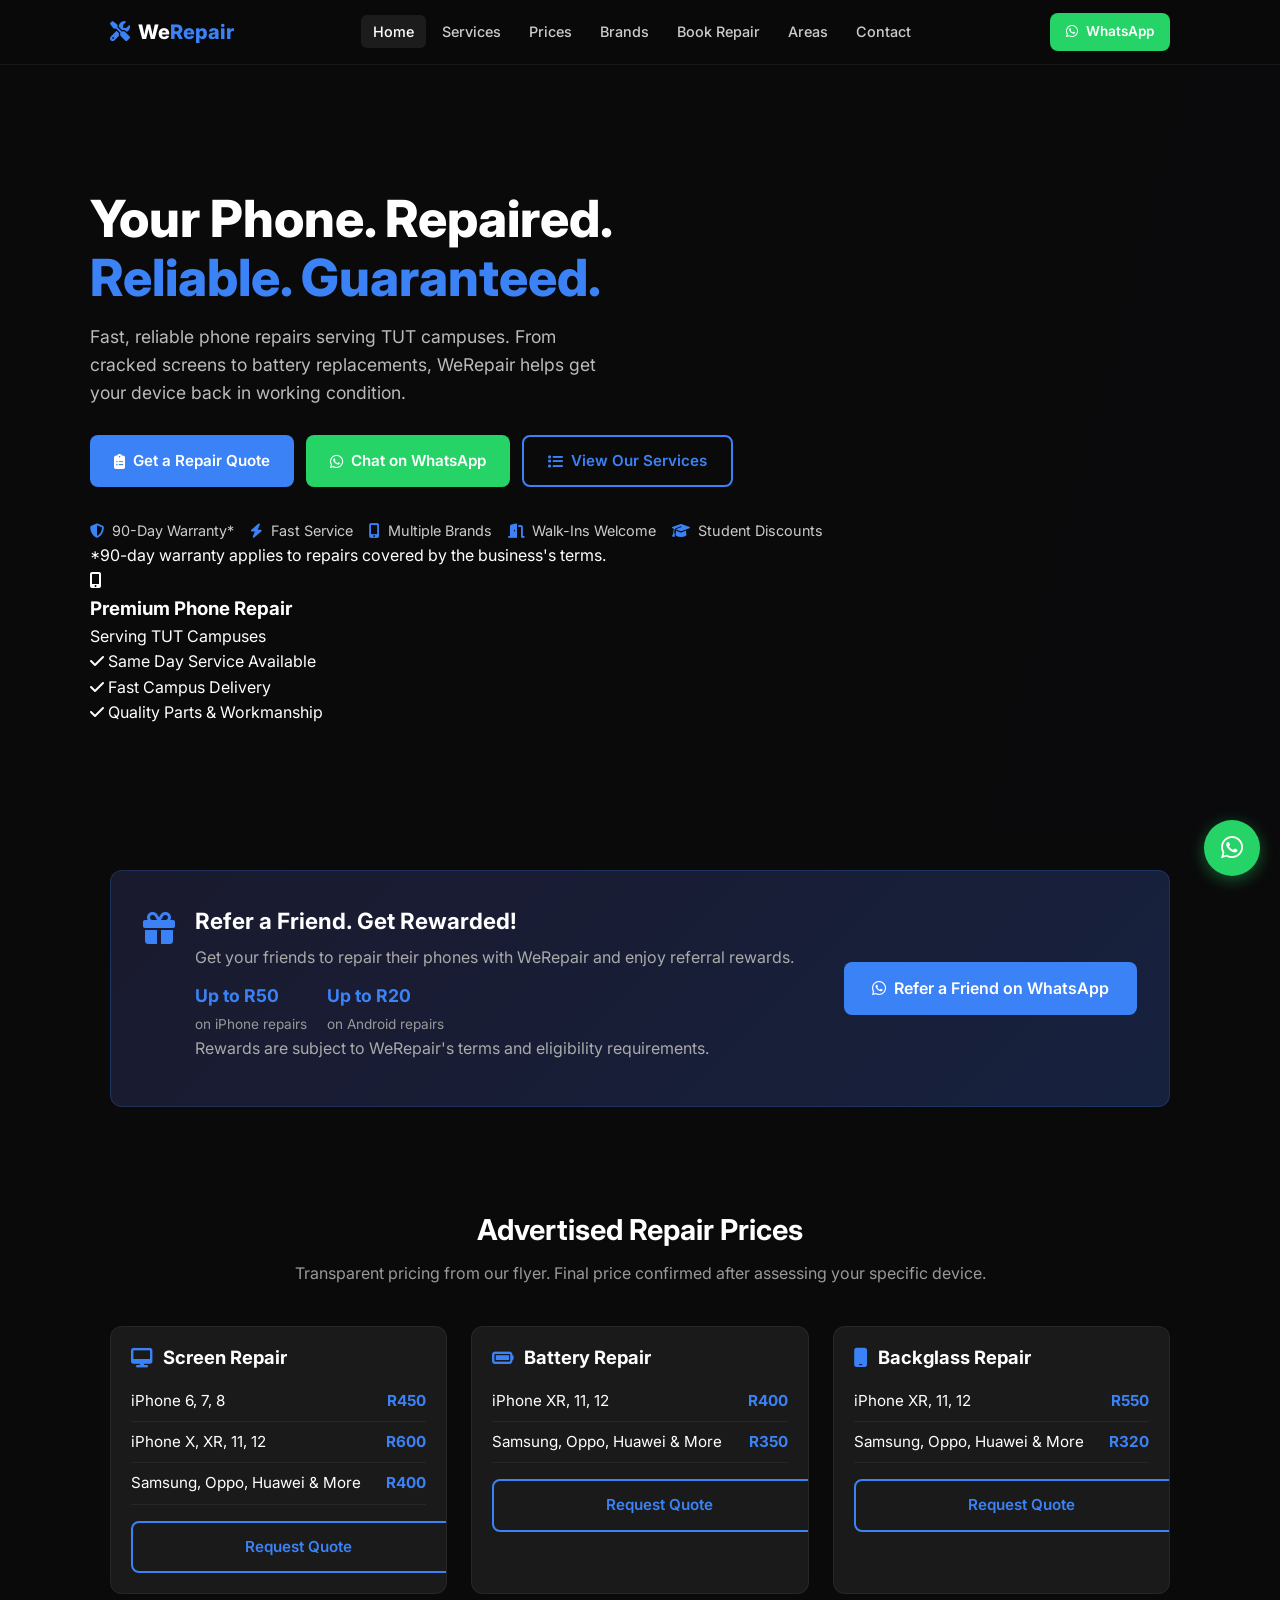
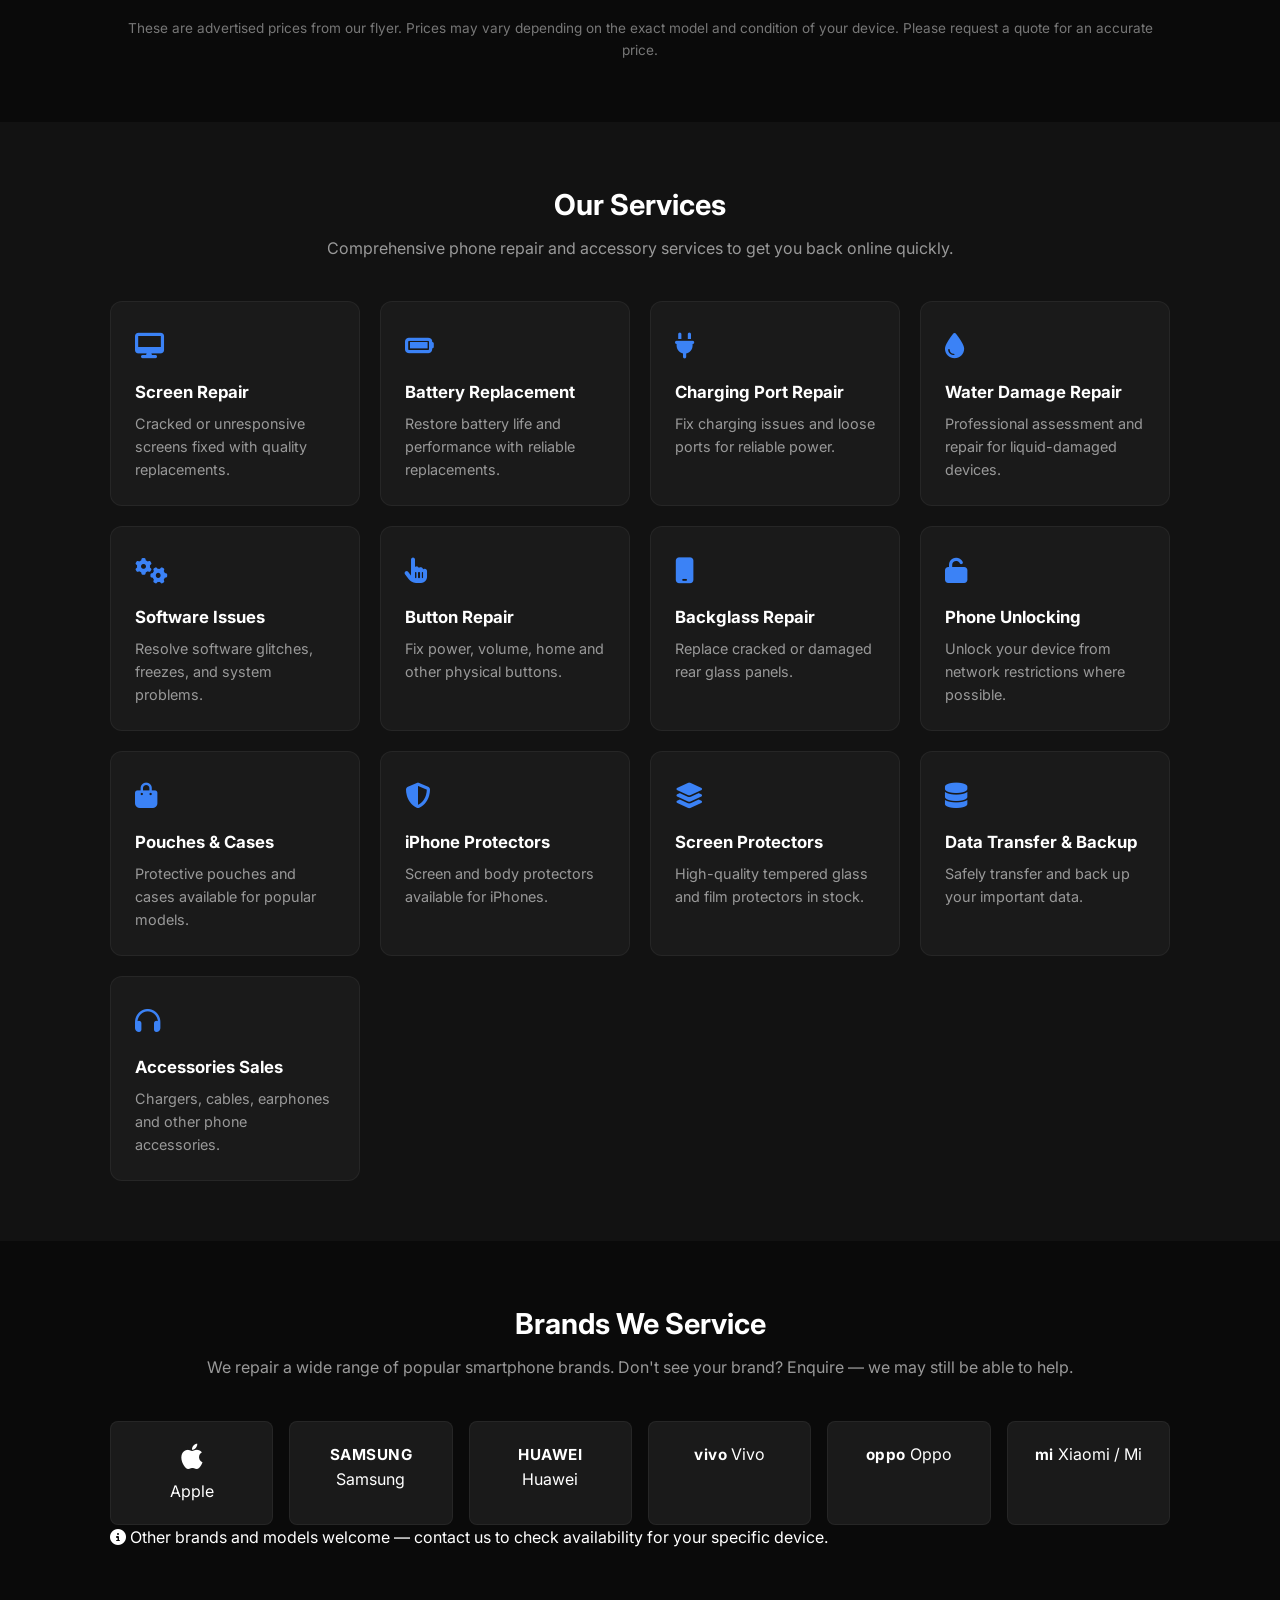
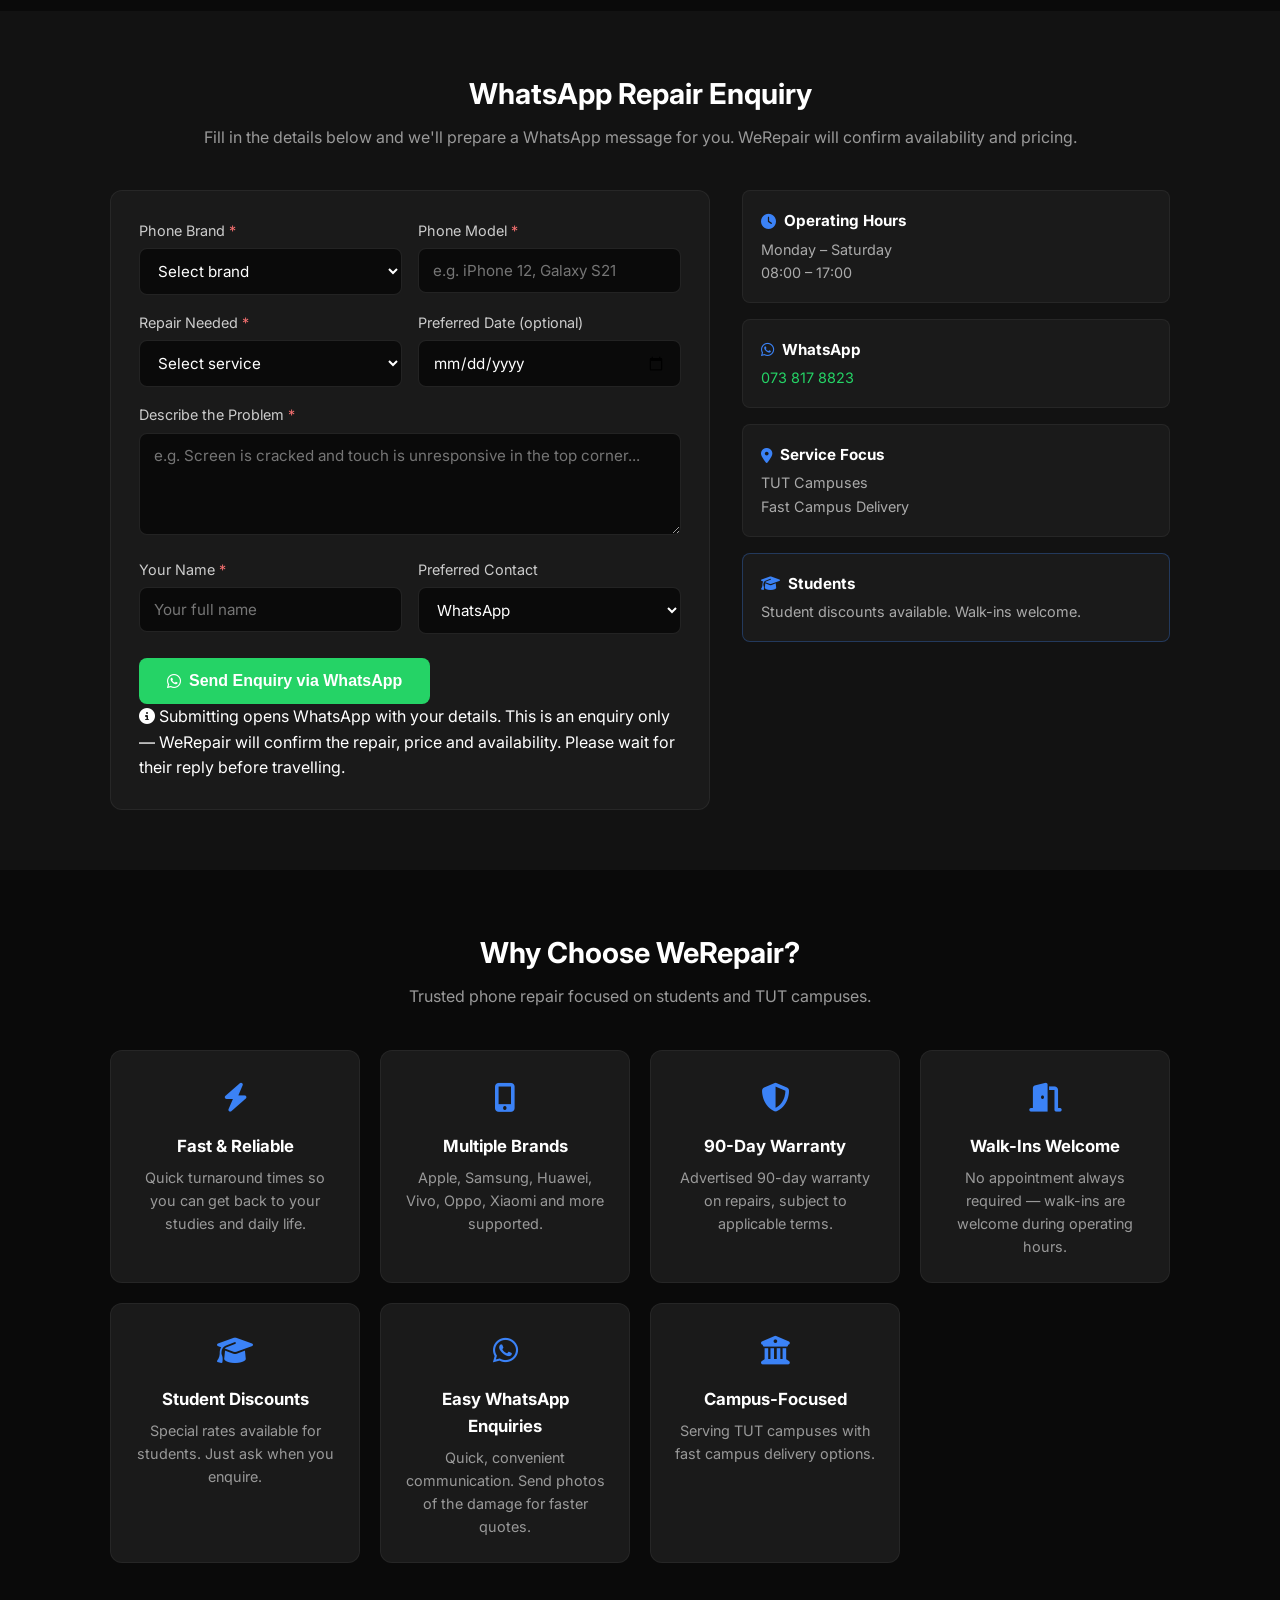
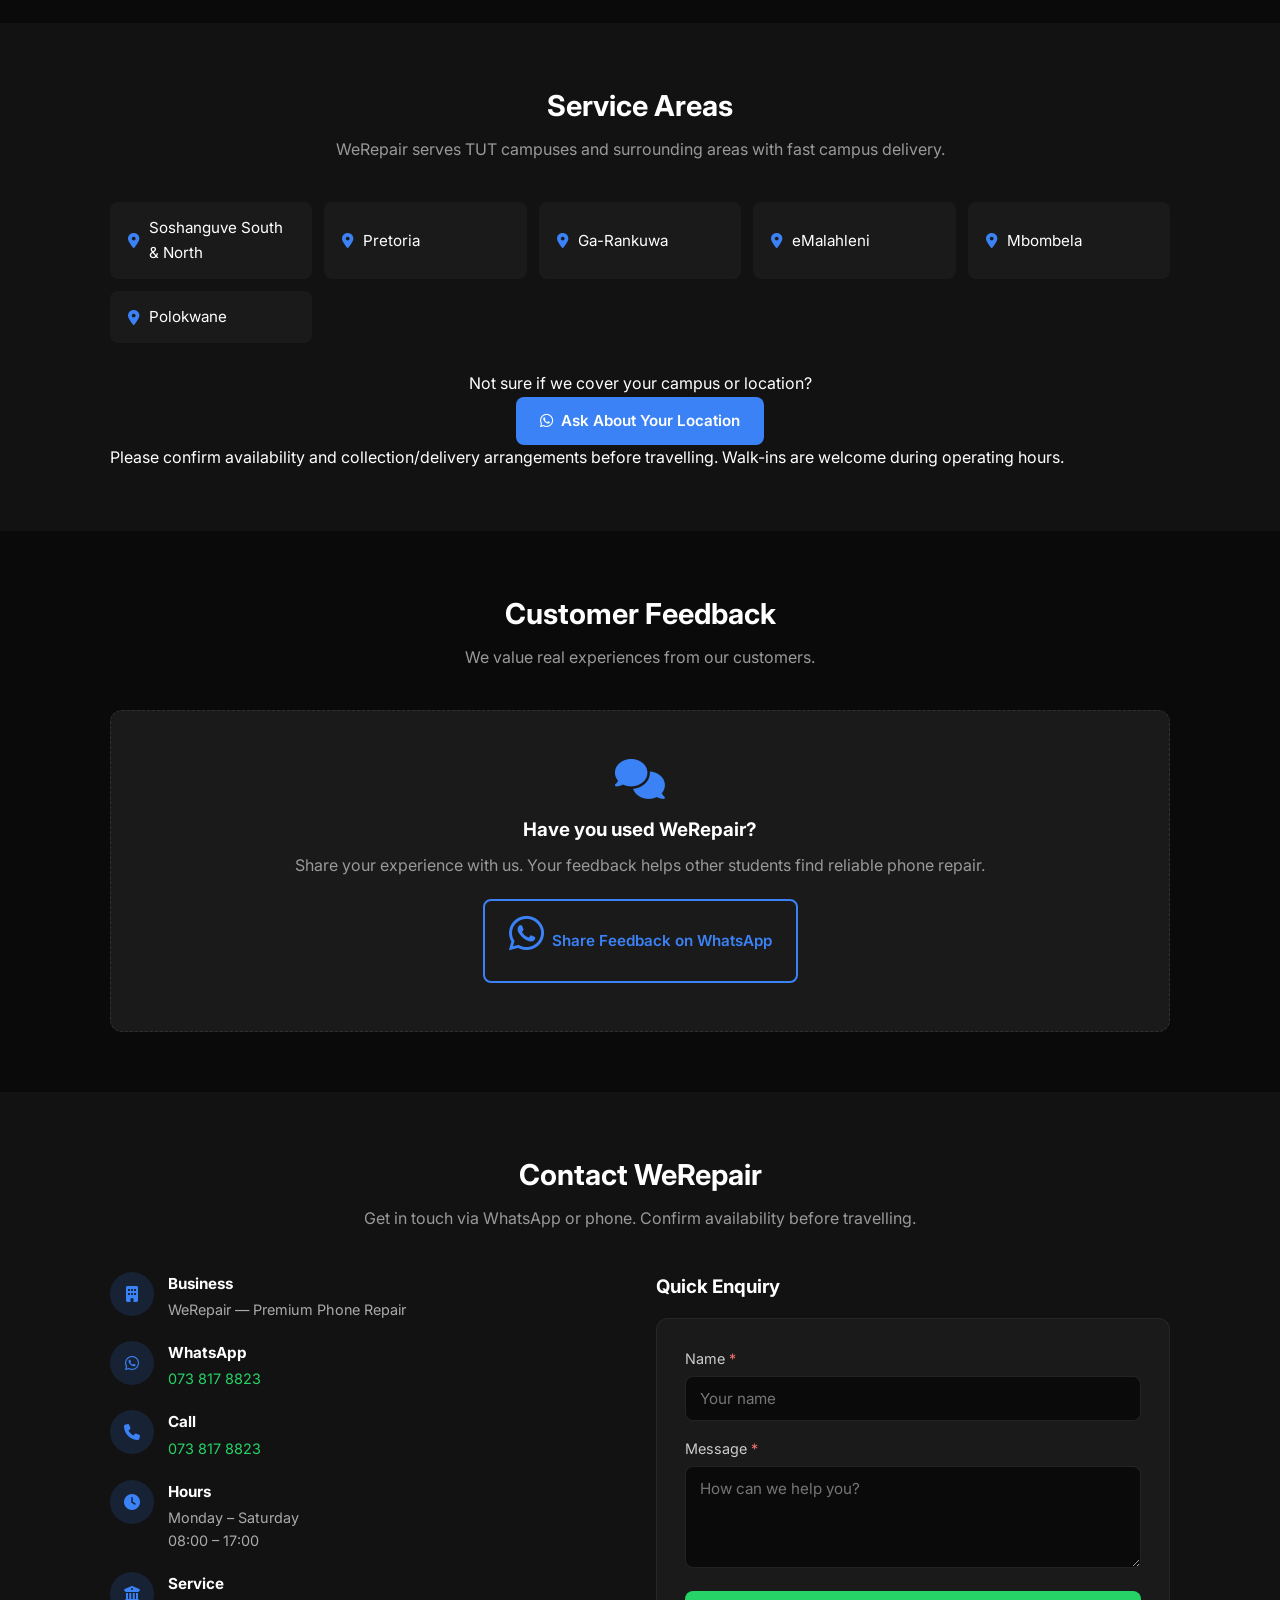
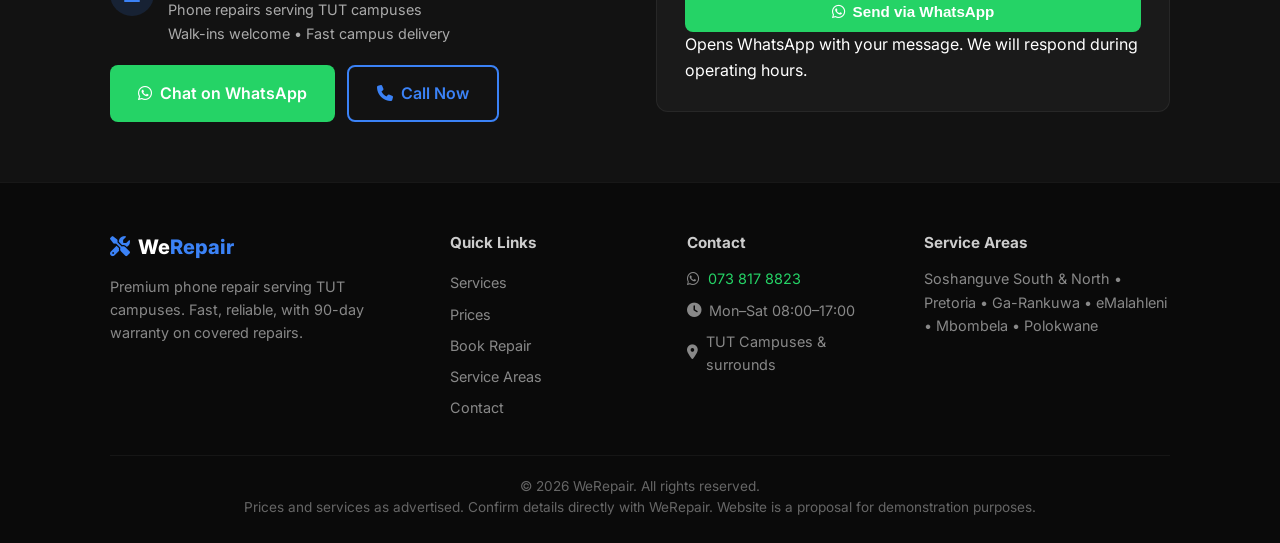
==== commit 321ad4eb: "Add files via upload" ====
--- a/index.html
+++ b/index.html
@@ -4,21 +4,33 @@
   <meta charset="UTF-8">
   <meta name="viewport" content="width=device-width, initial-scale=1.0">
   <meta name="description" content="WeRepair - Premium phone repair serving TUT campuses. Fast, reliable screen, battery and backglass repairs with 90-day warranty. Walk-ins welcome. Student discounts available.">
+  <meta name="keywords" content="phone repair, iPhone repair, Samsung repair, TUT campus, Pretoria, Soshanguve, screen repair, battery replacement, WeRepair">
+  <meta name="author" content="WeRepair">
   <title>WeRepair | Premium Phone Repair Serving TUT Campuses</title>
+  
+  <!-- Fonts -->
   <link rel="preconnect" href="https://fonts.googleapis.com">
   <link rel="preconnect" href="https://fonts.gstatic.com" crossorigin>
   <link href="https://fonts.googleapis.com/css2?family=Inter:wght@400;500;600;700;800&display=swap" rel="stylesheet">
+  
+  <!-- Icons -->
   <link rel="stylesheet" href="https://cdnjs.cloudflare.com/ajax/libs/font-awesome/6.5.1/css/all.min.css">
-  <link rel="stylesheet" href="css/styles.css?v=10">
+  
+  <!-- Styles -->
+  <link rel="stylesheet" href="css/styles.css">
+  
+  <!-- Favicon -->
   <link rel="icon" href="data:image/svg+xml,<svg xmlns='http://www.w3.org/2000/svg' viewBox='0 0 100 100'><text y='.9em' font-size='90'>🔧</text></svg>">
 </head>
 <body>
+  <!-- Sticky Navigation -->
   <header class="header" id="header">
     <div class="container nav-container">
       <a href="#home" class="logo">
         <span class="logo-icon"><i class="fas fa-tools"></i></span>
         <span class="logo-text">We<span>Repair</span></span>
       </a>
+      
       <nav class="nav" id="nav">
         <ul class="nav-list">
           <li><a href="#home" class="nav-link">Home</a></li>
@@ -30,251 +42,663 @@
           <li><a href="#contact" class="nav-link">Contact</a></li>
         </ul>
       </nav>
+      
       <div class="nav-actions">
-        <a href="https://wa.me/27738178823" class="btn btn-whatsapp btn-sm" target="_blank" rel="noopener"><i class="fab fa-whatsapp"></i> WhatsApp</a>
-        <button class="nav-toggle" id="nav-toggle" aria-label="Toggle menu"><span></span><span></span><span></span></button>
+        <a href="https://wa.me/27738178823" class="btn btn-whatsapp btn-sm" target="_blank" rel="noopener">
+          <i class="fab fa-whatsapp"></i> WhatsApp
+        </a>
+        <button class="nav-toggle" id="nav-toggle" aria-label="Toggle menu">
+          <span></span>
+          <span></span>
+          <span></span>
+        </button>
       </div>
     </div>
   </header>
 
+  <!-- Hero Section -->
   <section class="hero" id="home">
-    <div class="hero-bg" id="hero-bg"></div>
     <div class="hero-overlay"></div>
     <div class="container hero-content">
       <div class="hero-text">
         <h1>Your Phone. Repaired.<br><span>Reliable. Guaranteed.</span></h1>
-        <p class="hero-subtitle">Fast phone repairs for TUT campuses — screens, batteries & more. 90-day warranty. Walk-ins welcome.</p>
+        <p class="hero-subtitle">Fast, reliable phone repairs serving TUT campuses. From cracked screens to battery replacements, WeRepair helps get your device back in working condition.</p>
+        
         <div class="hero-buttons">
-          <a href="#booking" class="btn btn-primary"><i class="fas fa-clipboard-list"></i> Get a Quote</a>
-          <a href="https://wa.me/27738178823?text=Hi%20WeRepair%2C%20I%20need%20help%20with%20my%20phone%20repair." class="btn btn-whatsapp" target="_blank" rel="noopener"><i class="fab fa-whatsapp"></i> WhatsApp Us</a>
-        </div>
+          <a href="#booking" class="btn btn-primary">
+            <i class="fas fa-clipboard-list"></i> Get a Repair Quote
+          </a>
+          <a href="https://wa.me/27738178823?text=Hi%20WeRepair%2C%20I%20need%20help%20with%20my%20phone%20repair." class="btn btn-whatsapp" target="_blank" rel="noopener">
+            <i class="fab fa-whatsapp"></i> Chat on WhatsApp
+          </a>
+          <a href="#services" class="btn btn-outline">
+            <i class="fas fa-list"></i> View Our Services
+          </a>
+        </div>
+        
         <div class="trust-badges">
-          <div class="badge"><i class="fas fa-shield-alt"></i><span>90-Day Warranty</span></div>
-          <div class="badge"><i class="fas fa-bolt"></i><span>Fast Service</span></div>
-          <div class="badge"><i class="fas fa-graduation-cap"></i><span>Student Discounts</span></div>
-        </div>
-      </div>
-    </div>
-  </section>
-
+          <div class="badge">
+            <i class="fas fa-shield-alt"></i>
+            <span>90-Day Warranty*</span>
+          </div>
+          <div class="badge">
+            <i class="fas fa-bolt"></i>
+            <span>Fast Service</span>
+          </div>
+          <div class="badge">
+            <i class="fas fa-mobile-alt"></i>
+            <span>Multiple Brands</span>
+          </div>
+          <div class="badge">
+            <i class="fas fa-door-open"></i>
+            <span>Walk-Ins Welcome</span>
+          </div>
+          <div class="badge">
+            <i class="fas fa-graduation-cap"></i>
+            <span>Student Discounts</span>
+          </div>
+        </div>
+        <p class="warranty-note">*90-day warranty applies to repairs covered by the business's terms.</p>
+      </div>
+      
+      <div class="hero-image">
+        <div class="hero-card">
+          <div class="hero-card-icon">
+            <i class="fas fa-mobile-alt"></i>
+          </div>
+          <h3>Premium Phone Repair</h3>
+          <p>Serving TUT Campuses</p>
+          <ul>
+            <li><i class="fas fa-check"></i> Same Day Service Available</li>
+            <li><i class="fas fa-check"></i> Fast Campus Delivery</li>
+            <li><i class="fas fa-check"></i> Quality Parts & Workmanship</li>
+          </ul>
+        </div>
+      </div>
+    </div>
+  </section>
+
+  <!-- Referral Promotion -->
   <section class="referral" id="referral">
     <div class="container">
       <div class="referral-card">
         <div class="referral-content">
-          <div class="referral-icon"><i class="fas fa-gift"></i></div>
+          <div class="referral-icon">
+            <i class="fas fa-gift"></i>
+          </div>
           <div class="referral-text">
             <h2>Refer a Friend. Get Rewarded!</h2>
-            <p>Get your friends to repair with WeRepair and earn rewards.</p>
+            <p>Get your friends to repair their phones with WeRepair and enjoy referral rewards.</p>
             <div class="referral-offers">
-              <div class="offer"><span class="offer-amount">Up to R50</span><span class="offer-label">on iPhone repairs</span></div>
-              <div class="offer"><span class="offer-amount">Up to R20</span><span class="offer-label">on Android repairs</span></div>
-            </div>
-          </div>
-        </div>
-        <a href="https://wa.me/27738178823?text=Hi%20WeRepair%2C%20I%20would%20like%20to%20know%20more%20about%20the%20Refer-a-Friend%20reward." class="btn btn-primary btn-lg" target="_blank" rel="noopener"><i class="fab fa-whatsapp"></i> Refer on WhatsApp</a>
-      </div>
-    </div>
-  </section>
-
+              <div class="offer">
+                <span class="offer-amount">Up to R50</span>
+                <span class="offer-label">on iPhone repairs</span>
+              </div>
+              <div class="offer">
+                <span class="offer-amount">Up to R20</span>
+                <span class="offer-label">on Android repairs</span>
+              </div>
+            </div>
+            <p class="referral-note">Rewards are subject to WeRepair's terms and eligibility requirements.</p>
+          </div>
+        </div>
+        <a href="https://wa.me/27738178823?text=Hi%20WeRepair%2C%20I%20would%20like%20to%20know%20more%20about%20the%20Refer-a-Friend%20reward.%20How%20does%20it%20work%3F" class="btn btn-primary btn-lg" target="_blank" rel="noopener">
+          <i class="fab fa-whatsapp"></i> Refer a Friend on WhatsApp
+        </a>
+      </div>
+    </div>
+  </section>
+
+  <!-- Prices Section -->
   <section class="prices" id="prices">
     <div class="container">
       <div class="section-header">
-        <h2>Repair Prices</h2>
-        <p>Advertised prices — final quote after device assessment.</p>
-      </div>
+        <h2>Advertised Repair Prices</h2>
+        <p>Transparent pricing from our flyer. Final price confirmed after assessing your specific device.</p>
+      </div>
+      
       <div class="price-grid">
+        <!-- Screen Repair -->
         <div class="price-card">
-          <div class="price-card-image">
-            <img id="img-screen" alt="Screen repair" loading="lazy">
-          </div>
-          <div class="price-card-header"><i class="fas fa-desktop"></i><h3>Screen Repair</h3></div>
+          <div class="price-card-header">
+            <i class="fas fa-desktop"></i>
+            <h3>Screen Repair</h3>
+          </div>
           <ul class="price-list">
-            <li><span class="model">iPhone 6, 7, 8</span><span class="price">R450</span></li>
-            <li><span class="model">iPhone X, XR, 11, 12</span><span class="price">R600</span></li>
-            <li><span class="model">Samsung, Oppo, Huawei & More</span><span class="price">R400</span></li>
+            <li>
+              <span class="model">iPhone 6, 7, 8</span>
+              <span class="price">R450</span>
+            </li>
+            <li>
+              <span class="model">iPhone X, XR, 11, 12</span>
+              <span class="price">R600</span>
+            </li>
+            <li>
+              <span class="model">Samsung, Oppo, Huawei & More</span>
+              <span class="price">R400</span>
+            </li>
           </ul>
           <a href="#booking" class="btn btn-outline btn-block" data-service="Screen Repair">Request Quote</a>
         </div>
+        
+        <!-- Battery Repair -->
         <div class="price-card">
-          <div class="price-card-image">
-            <img id="img-battery" alt="Battery repair" loading="lazy">
-          </div>
-          <div class="price-card-header"><i class="fas fa-battery-full"></i><h3>Battery Repair</h3></div>
+          <div class="price-card-header">
+            <i class="fas fa-battery-full"></i>
+            <h3>Battery Repair</h3>
+          </div>
           <ul class="price-list">
-            <li><span class="model">iPhone XR, 11, 12</span><span class="price">R400</span></li>
-            <li><span class="model">Samsung, Oppo, Huawei & More</span><span class="price">R350</span></li>
+            <li>
+              <span class="model">iPhone XR, 11, 12</span>
+              <span class="price">R400</span>
+            </li>
+            <li>
+              <span class="model">Samsung, Oppo, Huawei & More</span>
+              <span class="price">R350</span>
+            </li>
           </ul>
           <a href="#booking" class="btn btn-outline btn-block" data-service="Battery Repair">Request Quote</a>
         </div>
+        
+        <!-- Backglass Repair -->
         <div class="price-card">
-          <div class="price-card-image">
-            <img id="img-backglass" alt="Backglass repair" loading="lazy">
-          </div>
-          <div class="price-card-header"><i class="fas fa-mobile"></i><h3>Backglass Repair</h3></div>
+          <div class="price-card-header">
+            <i class="fas fa-mobile"></i>
+            <h3>Backglass Repair</h3>
+          </div>
           <ul class="price-list">
-            <li><span class="model">iPhone XR, 11, 12</span><span class="price">R550</span></li>
-            <li><span class="model">Samsung, Oppo, Huawei & More</span><span class="price">R320</span></li>
+            <li>
+              <span class="model">iPhone XR, 11, 12</span>
+              <span class="price">R550</span>
+            </li>
+            <li>
+              <span class="model">Samsung, Oppo, Huawei & More</span>
+              <span class="price">R320</span>
+            </li>
           </ul>
           <a href="#booking" class="btn btn-outline btn-block" data-service="Backglass Repair">Request Quote</a>
         </div>
       </div>
-      <p class="price-disclaimer">Prices from our flyer. Final price confirmed after assessing your device.</p>
-    </div>
-  </section>
-
+      
+      <p class="price-disclaimer">These are advertised prices from our flyer. Prices may vary depending on the exact model and condition of your device. Please request a quote for an accurate price.</p>
+    </div>
+  </section>
+
+  <!-- All Services -->
   <section class="services" id="services">
     <div class="container">
-      <div class="section-header"><h2>Our Services</h2><p>Screens, batteries, ports, software and more.</p></div>
+      <div class="section-header">
+        <h2>Our Services</h2>
+        <p>Comprehensive phone repair and accessory services to get you back online quickly.</p>
+      </div>
+      
       <div class="services-grid">
-        <div class="service-card"><div class="service-icon"><i class="fas fa-desktop"></i></div><h3>Screen Repair</h3><p>Cracked or unresponsive screens fixed.</p></div>
-        <div class="service-card"><div class="service-icon"><i class="fas fa-battery-full"></i></div><h3>Battery Replacement</h3><p>Restore battery life and performance.</p></div>
-        <div class="service-card"><div class="service-icon"><i class="fas fa-plug"></i></div><h3>Charging Port Repair</h3><p>Fix charging issues and loose ports.</p></div>
-        <div class="service-card"><div class="service-icon"><i class="fas fa-tint"></i></div><h3>Water Damage Repair</h3><p>Assessment and repair for liquid damage.</p></div>
-        <div class="service-card"><div class="service-icon"><i class="fas fa-cogs"></i></div><h3>Software Issues</h3><p>Glitches, freezes and system problems.</p></div>
-        <div class="service-card"><div class="service-icon"><i class="fas fa-hand-pointer"></i></div><h3>Button Repair</h3><p>Power, volume and home buttons.</p></div>
-        <div class="service-card"><div class="service-icon"><i class="fas fa-mobile"></i></div><h3>Backglass Repair</h3><p>Cracked or damaged rear glass.</p></div>
-        <div class="service-card"><div class="service-icon"><i class="fas fa-unlock"></i></div><h3>Phone Unlocking</h3><p>Network unlock where possible.</p></div>
-        <div class="service-card"><div class="service-icon"><i class="fas fa-shopping-bag"></i></div><h3>Pouches & Cases</h3><p>Protective cases for popular models.</p></div>
-        <div class="service-card"><div class="service-icon"><i class="fas fa-layer-group"></i></div><h3>Screen Protectors</h3><p>Tempered glass and film protectors.</p></div>
-        <div class="service-card"><div class="service-icon"><i class="fas fa-database"></i></div><h3>Data Transfer</h3><p>Safely transfer and back up data.</p></div>
-        <div class="service-card"><div class="service-icon"><i class="fas fa-headphones"></i></div><h3>Accessories</h3><p>Chargers, cables and earphones.</p></div>
-      </div>
-    </div>
-  </section>
-
+        <div class="service-card">
+          <div class="service-icon"><i class="fas fa-desktop"></i></div>
+          <h3>Screen Repair</h3>
+          <p>Cracked or unresponsive screens fixed with quality replacements.</p>
+        </div>
+        <div class="service-card">
+          <div class="service-icon"><i class="fas fa-battery-full"></i></div>
+          <h3>Battery Replacement</h3>
+          <p>Restore battery life and performance with reliable replacements.</p>
+        </div>
+        <div class="service-card">
+          <div class="service-icon"><i class="fas fa-plug"></i></div>
+          <h3>Charging Port Repair</h3>
+          <p>Fix charging issues and loose ports for reliable power.</p>
+        </div>
+        <div class="service-card">
+          <div class="service-icon"><i class="fas fa-tint"></i></div>
+          <h3>Water Damage Repair</h3>
+          <p>Professional assessment and repair for liquid-damaged devices.</p>
+        </div>
+        <div class="service-card">
+          <div class="service-icon"><i class="fas fa-cogs"></i></div>
+          <h3>Software Issues</h3>
+          <p>Resolve software glitches, freezes, and system problems.</p>
+        </div>
+        <div class="service-card">
+          <div class="service-icon"><i class="fas fa-hand-pointer"></i></div>
+          <h3>Button Repair</h3>
+          <p>Fix power, volume, home and other physical buttons.</p>
+        </div>
+        <div class="service-card">
+          <div class="service-icon"><i class="fas fa-mobile"></i></div>
+          <h3>Backglass Repair</h3>
+          <p>Replace cracked or damaged rear glass panels.</p>
+        </div>
+        <div class="service-card">
+          <div class="service-icon"><i class="fas fa-unlock"></i></div>
+          <h3>Phone Unlocking</h3>
+          <p>Unlock your device from network restrictions where possible.</p>
+        </div>
+        <div class="service-card">
+          <div class="service-icon"><i class="fas fa-shopping-bag"></i></div>
+          <h3>Pouches & Cases</h3>
+          <p>Protective pouches and cases available for popular models.</p>
+        </div>
+        <div class="service-card">
+          <div class="service-icon"><i class="fas fa-shield-alt"></i></div>
+          <h3>iPhone Protectors</h3>
+          <p>Screen and body protectors available for iPhones.</p>
+        </div>
+        <div class="service-card">
+          <div class="service-icon"><i class="fas fa-layer-group"></i></div>
+          <h3>Screen Protectors</h3>
+          <p>High-quality tempered glass and film protectors in stock.</p>
+        </div>
+        <div class="service-card">
+          <div class="service-icon"><i class="fas fa-database"></i></div>
+          <h3>Data Transfer & Backup</h3>
+          <p>Safely transfer and back up your important data.</p>
+        </div>
+        <div class="service-card">
+          <div class="service-icon"><i class="fas fa-headphones"></i></div>
+          <h3>Accessories Sales</h3>
+          <p>Chargers, cables, earphones and other phone accessories.</p>
+        </div>
+      </div>
+    </div>
+  </section>
+
+  <!-- Brands -->
   <section class="brands" id="brands">
     <div class="container">
-      <div class="section-header"><h2>Brands We Service</h2><p>Apple, Samsung, Huawei, Vivo, Oppo, Xiaomi and more.</p></div>
+      <div class="section-header">
+        <h2>Brands We Service</h2>
+        <p>We repair a wide range of popular smartphone brands. Don't see your brand? Enquire — we may still be able to help.</p>
+      </div>
+      
       <div class="brands-grid">
-        <div class="brand-item"><i class="fab fa-apple"></i><span>Apple</span></div>
-        <div class="brand-item"><span class="brand-text">SAMSUNG</span><span>Samsung</span></div>
-        <div class="brand-item"><span class="brand-text">HUAWEI</span><span>Huawei</span></div>
-        <div class="brand-item"><span class="brand-text">vivo</span><span>Vivo</span></div>
-        <div class="brand-item"><span class="brand-text">oppo</span><span>Oppo</span></div>
-        <div class="brand-item"><span class="brand-text">mi</span><span>Xiaomi / Mi</span></div>
-      </div>
-    </div>
-  </section>
-
+        <div class="brand-item">
+          <i class="fab fa-apple"></i>
+          <span>Apple</span>
+        </div>
+        <div class="brand-item">
+          <span class="brand-text">SAMSUNG</span>
+          <span>Samsung</span>
+        </div>
+        <div class="brand-item">
+          <span class="brand-text">HUAWEI</span>
+          <span>Huawei</span>
+        </div>
+        <div class="brand-item">
+          <span class="brand-text">vivo</span>
+          <span>Vivo</span>
+        </div>
+        <div class="brand-item">
+          <span class="brand-text">oppo</span>
+          <span>Oppo</span>
+        </div>
+        <div class="brand-item">
+          <span class="brand-text">mi</span>
+          <span>Xiaomi / Mi</span>
+        </div>
+      </div>
+      
+      <div class="brands-note">
+        <p><i class="fas fa-info-circle"></i> Other brands and models welcome — contact us to check availability for your specific device.</p>
+      </div>
+    </div>
+  </section>
+
+  <!-- Booking Form -->
   <section class="booking" id="booking">
     <div class="container">
-      <div class="section-header"><h2>WhatsApp Repair Enquiry</h2><p>Fill in the form — we open WhatsApp with your details ready.</p></div>
+      <div class="section-header">
+        <h2>WhatsApp Repair Enquiry</h2>
+        <p>Fill in the details below and we'll prepare a WhatsApp message for you. WeRepair will confirm availability and pricing.</p>
+      </div>
+      
       <div class="booking-wrapper">
         <form id="repair-form" class="repair-form" novalidate>
           <div class="form-row">
-            <div class="form-group"><label for="brand">Phone Brand <span class="required">*</span></label><select id="brand" name="brand" required><option value="">Select brand</option><option value="Apple">Apple</option><option value="Samsung">Samsung</option><option value="Huawei">Huawei</option><option value="Vivo">Vivo</option><option value="Oppo">Oppo</option><option value="Xiaomi">Xiaomi / Mi</option><option value="Other">Other</option></select></div>
-            <div class="form-group"><label for="model">Phone Model <span class="required">*</span></label><input type="text" id="model" name="model" placeholder="e.g. iPhone 12" required></div>
-          </div>
+            <div class="form-group">
+              <label for="brand">Phone Brand <span class="required">*</span></label>
+              <select id="brand" name="brand" required>
+                <option value="">Select brand</option>
+                <option value="Apple">Apple</option>
+                <option value="Samsung">Samsung</option>
+                <option value="Huawei">Huawei</option>
+                <option value="Vivo">Vivo</option>
+                <option value="Oppo">Oppo</option>
+                <option value="Xiaomi">Xiaomi / Mi</option>
+                <option value="Other">Other</option>
+              </select>
+            </div>
+            
+            <div class="form-group">
+              <label for="model">Phone Model <span class="required">*</span></label>
+              <input type="text" id="model" name="model" placeholder="e.g. iPhone 12, Galaxy S21" required>
+            </div>
+          </div>
+          
           <div class="form-row">
-            <div class="form-group"><label for="service">Repair Needed <span class="required">*</span></label><select id="service" name="service" required><option value="">Select service</option><option value="Screen Repair">Screen Repair</option><option value="Battery Replacement">Battery Replacement</option><option value="Backglass Repair">Backglass Repair</option><option value="Charging Port Repair">Charging Port Repair</option><option value="Water Damage Repair">Water Damage Repair</option><option value="Software Issues">Software Issues</option><option value="Button Repair">Button Repair</option><option value="Other">Other</option></select></div>
-            <div class="form-group"><label for="preferred-date">Preferred Date</label><input type="date" id="preferred-date" name="preferred-date"></div>
-          </div>
-          <div class="form-group"><label for="problem">Describe the Problem <span class="required">*</span></label><textarea id="problem" name="problem" rows="3" placeholder="What's wrong with the phone?" required></textarea></div>
+            <div class="form-group">
+              <label for="service">Repair Needed <span class="required">*</span></label>
+              <select id="service" name="service" required>
+                <option value="">Select service</option>
+                <option value="Screen Repair">Screen Repair</option>
+                <option value="Battery Replacement">Battery Replacement</option>
+                <option value="Backglass Repair">Backglass Repair</option>
+                <option value="Charging Port Repair">Charging Port Repair</option>
+                <option value="Water Damage Repair">Water Damage Repair</option>
+                <option value="Software Issues">Software Issues</option>
+                <option value="Button Repair">Button Repair</option>
+                <option value="Phone Unlocking">Phone Unlocking</option>
+                <option value="Data Transfer & Backup">Data Transfer & Backup</option>
+                <option value="Other">Other / Not listed</option>
+              </select>
+            </div>
+            
+            <div class="form-group">
+              <label for="preferred-date">Preferred Date (optional)</label>
+              <input type="date" id="preferred-date" name="preferred-date">
+            </div>
+          </div>
+          
+          <div class="form-group">
+            <label for="problem">Describe the Problem <span class="required">*</span></label>
+            <textarea id="problem" name="problem" rows="4" placeholder="e.g. Screen is cracked and touch is unresponsive in the top corner..." required></textarea>
+          </div>
+          
           <div class="form-row">
-            <div class="form-group"><label for="name">Your Name <span class="required">*</span></label><input type="text" id="name" name="name" required placeholder="Your name"></div>
-            <div class="form-group"><label for="contact-method">Preferred Contact</label><select id="contact-method" name="contact-method"><option value="WhatsApp">WhatsApp</option><option value="Call">Phone Call</option></select></div>
-          </div>
-          <div class="form-actions"><button type="submit" class="btn btn-whatsapp btn-lg"><i class="fab fa-whatsapp"></i> Send via WhatsApp</button></div>
+            <div class="form-group">
+              <label for="name">Your Name <span class="required">*</span></label>
+              <input type="text" id="name" name="name" placeholder="Your full name" required>
+            </div>
+            
+            <div class="form-group">
+              <label for="contact-method">Preferred Contact</label>
+              <select id="contact-method" name="contact-method">
+                <option value="WhatsApp">WhatsApp</option>
+                <option value="Call">Phone Call</option>
+              </select>
+            </div>
+          </div>
+          
+          <div class="form-actions">
+            <button type="submit" class="btn btn-whatsapp btn-lg">
+              <i class="fab fa-whatsapp"></i> Send Enquiry via WhatsApp
+            </button>
+          </div>
+          
+          <p class="form-note">
+            <i class="fas fa-info-circle"></i> 
+            Submitting opens WhatsApp with your details. This is an enquiry only — WeRepair will confirm the repair, price and availability. Please wait for their reply before travelling.
+          </p>
         </form>
+        
         <div class="booking-info">
-          <div class="info-card"><h3><i class="fas fa-clock"></i> Hours</h3><p>Mon – Sat · 08:00 – 17:00</p></div>
-          <div class="info-card"><h3><i class="fab fa-whatsapp"></i> WhatsApp</h3><p><a href="https://wa.me/27738178823">073 817 8823</a></p></div>
-          <div class="info-card"><h3><i class="fas fa-map-marker-alt"></i> Focus</h3><p>TUT Campuses · Fast delivery</p></div>
-          <div class="info-card highlight"><h3><i class="fas fa-graduation-cap"></i> Students</h3><p>Student discounts · Walk-ins welcome</p></div>
-        </div>
-      </div>
-    </div>
-  </section>
-
+          <div class="info-card">
+            <h3><i class="fas fa-clock"></i> Operating Hours</h3>
+            <p>Monday – Saturday<br>08:00 – 17:00</p>
+          </div>
+          <div class="info-card">
+            <h3><i class="fab fa-whatsapp"></i> WhatsApp</h3>
+            <p><a href="https://wa.me/27738178823">073 817 8823</a></p>
+          </div>
+          <div class="info-card">
+            <h3><i class="fas fa-map-marker-alt"></i> Service Focus</h3>
+            <p>TUT Campuses<br>Fast Campus Delivery</p>
+          </div>
+          <div class="info-card highlight">
+            <h3><i class="fas fa-graduation-cap"></i> Students</h3>
+            <p>Student discounts available. Walk-ins welcome.</p>
+          </div>
+        </div>
+      </div>
+    </div>
+  </section>
+
+  <!-- Why Choose Us -->
   <section class="why-us" id="why-us">
     <div class="container">
-      <div class="section-header"><h2>Why WeRepair?</h2><p>Built for students and TUT campuses.</p></div>
+      <div class="section-header">
+        <h2>Why Choose WeRepair?</h2>
+        <p>Trusted phone repair focused on students and TUT campuses.</p>
+      </div>
+      
       <div class="why-grid">
-        <div class="why-card"><div class="why-icon"><i class="fas fa-bolt"></i></div><h3>Fast & Reliable</h3><p>Quick turnaround so you can get back to class.</p></div>
-        <div class="why-card"><div class="why-icon"><i class="fas fa-shield-alt"></i></div><h3>90-Day Warranty</h3><p>On covered repairs, subject to terms.</p></div>
-        <div class="why-card"><div class="why-icon"><i class="fas fa-door-open"></i></div><h3>Walk-Ins Welcome</h3><p>No appointment always required.</p></div>
-        <div class="why-card"><div class="why-icon"><i class="fas fa-graduation-cap"></i></div><h3>Student Discounts</h3><p>Special rates — just ask when you enquire.</p></div>
-      </div>
-    </div>
-  </section>
-
+        <div class="why-card">
+          <div class="why-icon"><i class="fas fa-bolt"></i></div>
+          <h3>Fast & Reliable</h3>
+          <p>Quick turnaround times so you can get back to your studies and daily life.</p>
+        </div>
+        <div class="why-card">
+          <div class="why-icon"><i class="fas fa-mobile-alt"></i></div>
+          <h3>Multiple Brands</h3>
+          <p>Apple, Samsung, Huawei, Vivo, Oppo, Xiaomi and more supported.</p>
+        </div>
+        <div class="why-card">
+          <div class="why-icon"><i class="fas fa-shield-alt"></i></div>
+          <h3>90-Day Warranty</h3>
+          <p>Advertised 90-day warranty on repairs, subject to applicable terms.</p>
+        </div>
+        <div class="why-card">
+          <div class="why-icon"><i class="fas fa-door-open"></i></div>
+          <h3>Walk-Ins Welcome</h3>
+          <p>No appointment always required — walk-ins are welcome during operating hours.</p>
+        </div>
+        <div class="why-card">
+          <div class="why-icon"><i class="fas fa-graduation-cap"></i></div>
+          <h3>Student Discounts</h3>
+          <p>Special rates available for students. Just ask when you enquire.</p>
+        </div>
+        <div class="why-card">
+          <div class="why-icon"><i class="fab fa-whatsapp"></i></div>
+          <h3>Easy WhatsApp Enquiries</h3>
+          <p>Quick, convenient communication. Send photos of the damage for faster quotes.</p>
+        </div>
+        <div class="why-card">
+          <div class="why-icon"><i class="fas fa-university"></i></div>
+          <h3>Campus-Focused</h3>
+          <p>Serving TUT campuses with fast campus delivery options.</p>
+        </div>
+      </div>
+    </div>
+  </section>
+
+  <!-- Service Areas -->
   <section class="areas" id="areas">
     <div class="container">
-      <div class="section-header"><h2>Service Areas</h2><p>TUT campuses and surrounds — confirm before travelling.</p></div>
+      <div class="section-header">
+        <h2>Service Areas</h2>
+        <p>WeRepair serves TUT campuses and surrounding areas with fast campus delivery.</p>
+      </div>
+      
       <div class="areas-grid">
-        <div class="area-item"><i class="fas fa-map-marker-alt"></i><span>Soshanguve South & North</span></div>
-        <div class="area-item"><i class="fas fa-map-marker-alt"></i><span>Pretoria</span></div>
-        <div class="area-item"><i class="fas fa-map-marker-alt"></i><span>Ga-Rankuwa</span></div>
-        <div class="area-item"><i class="fas fa-map-marker-alt"></i><span>eMalahleni</span></div>
-        <div class="area-item"><i class="fas fa-map-marker-alt"></i><span>Mbombela</span></div>
-        <div class="area-item"><i class="fas fa-map-marker-alt"></i><span>Polokwane</span></div>
-      </div>
+        <div class="area-item">
+          <i class="fas fa-map-marker-alt"></i>
+          <span>Soshanguve South & North</span>
+        </div>
+        <div class="area-item">
+          <i class="fas fa-map-marker-alt"></i>
+          <span>Pretoria</span>
+        </div>
+        <div class="area-item">
+          <i class="fas fa-map-marker-alt"></i>
+          <span>Ga-Rankuwa</span>
+        </div>
+        <div class="area-item">
+          <i class="fas fa-map-marker-alt"></i>
+          <span>eMalahleni</span>
+        </div>
+        <div class="area-item">
+          <i class="fas fa-map-marker-alt"></i>
+          <span>Mbombela</span>
+        </div>
+        <div class="area-item">
+          <i class="fas fa-map-marker-alt"></i>
+          <span>Polokwane</span>
+        </div>
+      </div>
+      
       <div class="areas-cta">
-        <a href="https://wa.me/27738178823?text=Hi%20WeRepair%2C%20do%20you%20cover%20my%20campus%3F" class="btn btn-primary" target="_blank" rel="noopener"><i class="fab fa-whatsapp"></i> Ask About Your Location</a>
-      </div>
-    </div>
-  </section>
-
+        <p>Not sure if we cover your campus or location?</p>
+        <a href="https://wa.me/27738178823?text=Hi%20WeRepair%2C%20do%20you%20offer%20service%20or%20delivery%20to%20my%20campus%2Flocation%3F%20I%20am%20based%20in%20" class="btn btn-primary" target="_blank" rel="noopener">
+          <i class="fab fa-whatsapp"></i> Ask About Your Location
+        </a>
+      </div>
+      
+      <p class="areas-note">Please confirm availability and collection/delivery arrangements before travelling. Walk-ins are welcome during operating hours.</p>
+    </div>
+  </section>
+
+  <!-- Reviews Placeholder -->
   <section class="reviews" id="reviews">
     <div class="container">
-      <div class="section-header"><h2>Customer Feedback</h2></div>
+      <div class="section-header">
+        <h2>Customer Feedback</h2>
+        <p>We value real experiences from our customers.</p>
+      </div>
+      
       <div class="reviews-placeholder">
         <div class="placeholder-content">
           <i class="fas fa-comments"></i>
-          <h3>Used WeRepair?</h3>
-          <p>Share your experience — it helps other students.</p>
-          <a href="https://wa.me/27738178823?text=Hi%20WeRepair%2C%20I%20would%20like%20to%20share%20feedback." class="btn btn-outline" target="_blank" rel="noopener"><i class="fab fa-whatsapp"></i> Share Feedback on WhatsApp</a>
-        </div>
-      </div>
-    </div>
-  </section>
-
+          <h3>Have you used WeRepair?</h3>
+          <p>Share your experience with us. Your feedback helps other students find reliable phone repair.</p>
+          <a href="https://wa.me/27738178823?text=Hi%20WeRepair%2C%20I%20would%20like%20to%20share%20feedback%20about%20my%20repair%20experience." class="btn btn-outline" target="_blank" rel="noopener">
+            <i class="fab fa-whatsapp"></i> Share Feedback on WhatsApp
+          </a>
+        </div>
+      </div>
+    </div>
+  </section>
+
+  <!-- Contact -->
   <section class="contact" id="contact">
     <div class="container">
-      <div class="section-header"><h2>Contact</h2><p>WhatsApp or call — confirm before travelling.</p></div>
+      <div class="section-header">
+        <h2>Contact WeRepair</h2>
+        <p>Get in touch via WhatsApp or phone. Confirm availability before travelling.</p>
+      </div>
+      
       <div class="contact-grid">
         <div class="contact-info">
-          <div class="contact-item"><div class="contact-icon"><i class="fab fa-whatsapp"></i></div><div><h4>WhatsApp</h4><p><a href="https://wa.me/27738178823">073 817 8823</a></p></div></div>
-          <div class="contact-item"><div class="contact-icon"><i class="fas fa-phone"></i></div><div><h4>Call</h4><p><a href="tel:+27738178823">073 817 8823</a></p></div></div>
-          <div class="contact-item"><div class="contact-icon"><i class="fas fa-clock"></i></div><div><h4>Hours</h4><p>Mon – Sat · 08:00 – 17:00</p></div></div>
+          <div class="contact-item">
+            <div class="contact-icon"><i class="fas fa-building"></i></div>
+            <div>
+              <h4>Business</h4>
+              <p>WeRepair — Premium Phone Repair</p>
+            </div>
+          </div>
+          
+          <div class="contact-item">
+            <div class="contact-icon"><i class="fab fa-whatsapp"></i></div>
+            <div>
+              <h4>WhatsApp</h4>
+              <p><a href="https://wa.me/27738178823">073 817 8823</a></p>
+            </div>
+          </div>
+          
+          <div class="contact-item">
+            <div class="contact-icon"><i class="fas fa-phone"></i></div>
+            <div>
+              <h4>Call</h4>
+              <p><a href="tel:+27738178823">073 817 8823</a></p>
+            </div>
+          </div>
+          
+          <div class="contact-item">
+            <div class="contact-icon"><i class="fas fa-clock"></i></div>
+            <div>
+              <h4>Hours</h4>
+              <p>Monday – Saturday<br>08:00 – 17:00</p>
+            </div>
+          </div>
+          
+          <div class="contact-item">
+            <div class="contact-icon"><i class="fas fa-university"></i></div>
+            <div>
+              <h4>Service</h4>
+              <p>Phone repairs serving TUT campuses<br>Walk-ins welcome • Fast campus delivery</p>
+            </div>
+          </div>
+          
           <div class="contact-actions">
-            <a href="https://wa.me/27738178823" class="btn btn-whatsapp btn-lg" target="_blank" rel="noopener"><i class="fab fa-whatsapp"></i> Chat on WhatsApp</a>
-            <a href="tel:+27738178823" class="btn btn-outline btn-lg"><i class="fas fa-phone"></i> Call Now</a>
-          </div>
-        </div>
+            <a href="https://wa.me/27738178823" class="btn btn-whatsapp btn-lg" target="_blank" rel="noopener">
+              <i class="fab fa-whatsapp"></i> Chat on WhatsApp
+            </a>
+            <a href="tel:+27738178823" class="btn btn-outline btn-lg">
+              <i class="fas fa-phone"></i> Call Now
+            </a>
+          </div>
+        </div>
+        
         <div class="contact-form-wrapper">
           <h3>Quick Enquiry</h3>
           <form id="contact-form" class="contact-form" novalidate>
-            <div class="form-group"><label for="c-name">Name <span class="required">*</span></label><input type="text" id="c-name" name="name" required placeholder="Your name"></div>
-            <div class="form-group"><label for="c-message">Message <span class="required">*</span></label><textarea id="c-message" name="message" rows="3" required placeholder="How can we help?"></textarea></div>
-            <button type="submit" class="btn btn-whatsapp btn-block"><i class="fab fa-whatsapp"></i> Send via WhatsApp</button>
+            <div class="form-group">
+              <label for="c-name">Name <span class="required">*</span></label>
+              <input type="text" id="c-name" name="name" required placeholder="Your name">
+            </div>
+            <div class="form-group">
+              <label for="c-message">Message <span class="required">*</span></label>
+              <textarea id="c-message" name="message" rows="4" required placeholder="How can we help you?"></textarea>
+            </div>
+            <button type="submit" class="btn btn-whatsapp btn-block">
+              <i class="fab fa-whatsapp"></i> Send via WhatsApp
+            </button>
+            <p class="form-note">Opens WhatsApp with your message. We will respond during operating hours.</p>
           </form>
         </div>
       </div>
     </div>
   </section>
 
+  <!-- Footer -->
   <footer class="footer">
     <div class="container">
       <div class="footer-grid">
         <div class="footer-brand">
-          <a href="#home" class="logo"><span class="logo-icon"><i class="fas fa-tools"></i></span><span class="logo-text">We<span>Repair</span></span></a>
-          <p>Phone repair for TUT campuses. Fast, reliable, 90-day warranty.</p>
-        </div>
-        <div class="footer-links"><h4>Links</h4><ul><li><a href="#services">Services</a></li><li><a href="#prices">Prices</a></li><li><a href="#booking">Book</a></li><li><a href="#contact">Contact</a></li></ul></div>
-        <div class="footer-contact"><h4>Contact</h4><ul><li><i class="fab fa-whatsapp"></i> <a href="https://wa.me/27738178823">073 817 8823</a></li><li><i class="fas fa-clock"></i> Mon–Sat 08:00–17:00</li></ul></div>
-        <div class="footer-areas"><h4>Areas</h4><p>Soshanguve · Pretoria · Ga-Rankuwa · eMalahleni · Mbombela · Polokwane</p></div>
-      </div>
-      <div class="footer-bottom"><p>&copy; 2025 WeRepair. All rights reserved.</p></div>
+          <a href="#home" class="logo">
+            <span class="logo-icon"><i class="fas fa-tools"></i></span>
+            <span class="logo-text">We<span>Repair</span></span>
+          </a>
+          <p>Premium phone repair serving TUT campuses. Fast, reliable, with 90-day warranty on covered repairs.</p>
+        </div>
+        
+        <div class="footer-links">
+          <h4>Quick Links</h4>
+          <ul>
+            <li><a href="#services">Services</a></li>
+            <li><a href="#prices">Prices</a></li>
+            <li><a href="#booking">Book Repair</a></li>
+            <li><a href="#areas">Service Areas</a></li>
+            <li><a href="#contact">Contact</a></li>
+          </ul>
+        </div>
+        
+        <div class="footer-contact">
+          <h4>Contact</h4>
+          <ul>
+            <li><i class="fab fa-whatsapp"></i> <a href="https://wa.me/27738178823">073 817 8823</a></li>
+            <li><i class="fas fa-clock"></i> Mon–Sat 08:00–17:00</li>
+            <li><i class="fas fa-map-marker-alt"></i> TUT Campuses & surrounds</li>
+          </ul>
+        </div>
+        
+        <div class="footer-areas">
+          <h4>Service Areas</h4>
+          <p>Soshanguve South & North • Pretoria • Ga-Rankuwa • eMalahleni • Mbombela • Polokwane</p>
+        </div>
+      </div>
+      
+      <div class="footer-bottom">
+        <p>&copy; <span id="year"></span> WeRepair. All rights reserved.</p>
+        <p class="footer-disclaimer">Prices and services as advertised. Confirm details directly with WeRepair. Website is a proposal for demonstration purposes.</p>
+      </div>
     </div>
   </footer>
 
-  <button class="scroll-top" id="scroll-top" aria-label="Scroll to top"><i class="fas fa-chevron-up"></i></button>
-  <a href="https://wa.me/27738178823" class="floating-whatsapp" target="_blank" rel="noopener" aria-label="Chat on WhatsApp"><i class="fab fa-whatsapp"></i></a>
-  <script src="js/img-hero.js"></script>
-  <script src="js/img-screen.js"></script>
-  <script src="js/img-battery.js"></script>
-  <script src="js/img-backglass.js"></script>
+  <!-- Floating WhatsApp Button -->
+  <a href="https://wa.me/27738178823" class="floating-whatsapp" target="_blank" rel="noopener" aria-label="Chat on WhatsApp">
+    <i class="fab fa-whatsapp"></i>
+  </a>
+
+  <!-- Scripts -->
   <script src="js/script.js"></script>
 </body>
-</html>+</html>
--- a/css/styles.css
+++ b/css/styles.css
@@ -0,0 +1,279 @@
+/* ===== CSS Variables ===== */
+:root {
+  --color-black: #0a0a0a;
+  --color-charcoal: #1a1a1a;
+  --color-dark: #121212;
+  --color-gray: #2a2a2a;
+  --color-light-gray: #888;
+  --color-white: #ffffff;
+  --color-blue: #3b82f6;
+  --color-blue-dark: #2563eb;
+  --color-whatsapp: #25d366;
+  --color-whatsapp-dark: #1da851;
+  --font: 'Inter', -apple-system, BlinkMacSystemFont, sans-serif;
+  --radius: 12px;
+  --radius-sm: 8px;
+  --shadow: 0 4px 20px rgba(0,0,0,0.3);
+  --transition: 0.3s ease;
+}
+
+*, *::before, *::after { box-sizing: border-box; margin: 0; padding: 0; }
+html { scroll-behavior: smooth; }
+body {
+  font-family: var(--font);
+  background: var(--color-black);
+  color: var(--color-white);
+  line-height: 1.6;
+  overflow-x: hidden;
+}
+img { max-width: 100%; display: block; }
+a { color: inherit; text-decoration: none; }
+ul { list-style: none; }
+.container { width: 100%; max-width: 1100px; margin: 0 auto; padding: 0 20px; }
+
+/* Buttons */
+.btn {
+  display: inline-flex; align-items: center; justify-content: center; gap: 8px;
+  padding: 12px 24px; border-radius: var(--radius-sm); font-weight: 600; font-size: 0.95rem;
+  border: none; cursor: pointer; transition: var(--transition); white-space: nowrap;
+}
+.btn-primary { background: var(--color-blue); color: white; }
+.btn-primary:hover { background: var(--color-blue-dark); transform: translateY(-1px); }
+.btn-whatsapp { background: var(--color-whatsapp); color: white; }
+.btn-whatsapp:hover { background: var(--color-whatsapp-dark); transform: translateY(-1px); }
+.btn-outline { background: transparent; border: 2px solid var(--color-blue); color: var(--color-blue); }
+.btn-outline:hover { background: var(--color-blue); color: white; }
+.btn-sm { padding: 8px 16px; font-size: 0.85rem; }
+.btn-lg { padding: 14px 28px; font-size: 1rem; }
+.btn-block { width: 100%; }
+
+/* Header */
+.header {
+  position: sticky; top: 0; z-index: 1000;
+  background: rgba(10,10,10,0.95); backdrop-filter: blur(12px);
+  border-bottom: 1px solid rgba(255,255,255,0.06);
+}
+.nav-container { display: flex; align-items: center; justify-content: space-between; height: 64px; }
+.logo { display: flex; align-items: center; gap: 8px; font-weight: 800; font-size: 1.25rem; }
+.logo-icon { color: var(--color-blue); }
+.logo-text span { color: var(--color-blue); }
+.nav-list { display: flex; gap: 4px; }
+.nav-link { padding: 8px 12px; border-radius: 6px; font-size: 0.9rem; font-weight: 500; color: #ccc; transition: var(--transition); }
+.nav-link:hover, .nav-link.active { color: white; background: rgba(255,255,255,0.08); }
+.nav-actions { display: flex; align-items: center; gap: 12px; }
+.nav-toggle { display: none; flex-direction: column; gap: 5px; background: none; border: none; cursor: pointer; padding: 8px; }
+.nav-toggle span { display: block; width: 22px; height: 2px; background: white; border-radius: 2px; transition: var(--transition); }
+
+/* Hero */
+.hero {
+  position: relative; min-height: 85vh; display: flex; align-items: center;
+  overflow: hidden;
+}
+.hero-bg {
+  position: absolute; inset: 0;
+  background-size: cover; background-position: center center; background-repeat: no-repeat;
+  z-index: 0;
+}
+.hero-overlay {
+  position: absolute; inset: 0;
+  background: linear-gradient(
+    105deg,
+    rgba(10, 10, 10, 0.78) 0%,
+    rgba(10, 10, 10, 0.65) 40%,
+    rgba(10, 10, 18, 0.35) 100%
+  );
+  pointer-events: none; z-index: 1;
+}
+.hero-content { position: relative; z-index: 2; padding: 80px 0 60px; }
+.hero-text h1 { font-size: clamp(2rem, 5vw, 3.2rem); font-weight: 800; line-height: 1.15; margin-bottom: 16px; }
+.hero-text h1 span { color: var(--color-blue); }
+.hero-subtitle { font-size: 1.1rem; color: #bbb; max-width: 520px; margin-bottom: 28px; }
+.hero-buttons { display: flex; flex-wrap: wrap; gap: 12px; margin-bottom: 32px; }
+.trust-badges { display: flex; flex-wrap: wrap; gap: 16px; }
+.badge { display: flex; align-items: center; gap: 8px; font-size: 0.9rem; color: #ccc; }
+.badge i { color: var(--color-blue); }
+
+/* Referral */
+.referral { padding: 40px 0; }
+.referral-card {
+  background: linear-gradient(135deg, #1a1a2e, #16213e);
+  border-radius: var(--radius); padding: 32px; display: flex; flex-wrap: wrap;
+  align-items: center; justify-content: space-between; gap: 24px;
+  border: 1px solid rgba(59,130,246,0.2);
+}
+.referral-content { display: flex; gap: 20px; align-items: flex-start; }
+.referral-icon { font-size: 2rem; color: var(--color-blue); }
+.referral-text h2 { font-size: 1.4rem; margin-bottom: 6px; }
+.referral-text p { color: #aaa; margin-bottom: 12px; }
+.referral-offers { display: flex; gap: 20px; flex-wrap: wrap; }
+.offer-amount { display: block; font-weight: 700; color: var(--color-blue); font-size: 1.1rem; }
+.offer-label { font-size: 0.85rem; color: #999; }
+
+/* Prices */
+.prices { padding: 60px 0; }
+.section-header { text-align: center; margin-bottom: 40px; }
+.section-header h2 { font-size: 1.8rem; margin-bottom: 8px; }
+.section-header p { color: #999; }
+.price-grid { display: grid; grid-template-columns: repeat(auto-fit, minmax(280px, 1fr)); gap: 24px; }
+.price-card {
+  background: var(--color-charcoal); border-radius: var(--radius); overflow: hidden;
+  border: 1px solid rgba(255,255,255,0.06); transition: var(--transition);
+}
+.price-card:hover { transform: translateY(-4px); border-color: rgba(59,130,246,0.3); }
+.price-card-image {
+  width: 100%; height: 180px; overflow: hidden; background: #1a1a1a; position: relative;
+}
+.price-card-image img {
+  width: 100%; height: 100%; object-fit: cover; transition: transform 0.4s ease;
+}
+.price-card:hover .price-card-image img { transform: scale(1.05); }
+.price-card-header { display: flex; align-items: center; gap: 10px; padding: 16px 20px 8px; }
+.price-card-header i { color: var(--color-blue); font-size: 1.2rem; }
+.price-card-header h3 { font-size: 1.15rem; }
+.price-list { padding: 0 20px 16px; }
+.price-list li { display: flex; justify-content: space-between; padding: 8px 0; border-bottom: 1px solid rgba(255,255,255,0.05); font-size: 0.95rem; }
+.price-list .price { font-weight: 700; color: var(--color-blue); }
+.price-card .btn { margin: 0 20px 20px; }
+.price-disclaimer { text-align: center; color: #777; font-size: 0.85rem; margin-top: 24px; }
+
+/* Services */
+.services { padding: 60px 0; background: var(--color-dark); }
+.services-grid { display: grid; grid-template-columns: repeat(auto-fit, minmax(240px, 1fr)); gap: 20px; }
+.service-card {
+  background: var(--color-charcoal); border-radius: var(--radius); padding: 24px;
+  border: 1px solid rgba(255,255,255,0.05); transition: var(--transition);
+}
+.service-card:hover { border-color: rgba(59,130,246,0.3); }
+.service-icon { font-size: 1.6rem; color: var(--color-blue); margin-bottom: 12px; }
+.service-card h3 { font-size: 1.05rem; margin-bottom: 6px; }
+.service-card p { color: #999; font-size: 0.9rem; }
+
+/* Brands */
+.brands { padding: 60px 0; }
+.brands-grid { display: grid; grid-template-columns: repeat(auto-fit, minmax(140px, 1fr)); gap: 16px; }
+.brand-item {
+  background: var(--color-charcoal); border-radius: var(--radius-sm); padding: 20px;
+  text-align: center; border: 1px solid rgba(255,255,255,0.05);
+}
+.brand-item i { font-size: 1.8rem; margin-bottom: 8px; display: block; }
+.brand-text { font-weight: 700; font-size: 0.95rem; letter-spacing: 0.5px; }
+
+/* Booking */
+.booking { padding: 60px 0; background: var(--color-dark); }
+.booking-wrapper { display: grid; grid-template-columns: 1.4fr 1fr; gap: 32px; }
+.repair-form, .contact-form { background: var(--color-charcoal); border-radius: var(--radius); padding: 28px; border: 1px solid rgba(255,255,255,0.06); }
+.form-row { display: grid; grid-template-columns: 1fr 1fr; gap: 16px; }
+.form-group { margin-bottom: 16px; }
+.form-group label { display: block; font-size: 0.9rem; margin-bottom: 6px; color: #ccc; }
+.required { color: #f87171; }
+.form-group input, .form-group select, .form-group textarea {
+  width: 100%; padding: 12px 14px; border-radius: var(--radius-sm);
+  background: var(--color-black); border: 1px solid rgba(255,255,255,0.1);
+  color: white; font-family: inherit; font-size: 0.95rem;
+}
+.form-group input:focus, .form-group select:focus, .form-group textarea:focus {
+  outline: none; border-color: var(--color-blue);
+}
+.form-actions { margin-top: 8px; }
+.booking-info { display: flex; flex-direction: column; gap: 16px; }
+.info-card { background: var(--color-charcoal); border-radius: var(--radius-sm); padding: 18px; border: 1px solid rgba(255,255,255,0.05); }
+.info-card.highlight { border-color: rgba(59,130,246,0.3); }
+.info-card h3 { font-size: 0.95rem; margin-bottom: 4px; display: flex; align-items: center; gap: 8px; }
+.info-card h3 i { color: var(--color-blue); }
+.info-card p { color: #aaa; font-size: 0.9rem; }
+.info-card a { color: var(--color-whatsapp); }
+
+/* Why Us */
+.why-us { padding: 60px 0; }
+.why-grid { display: grid; grid-template-columns: repeat(auto-fit, minmax(220px, 1fr)); gap: 20px; }
+.why-card { background: var(--color-charcoal); border-radius: var(--radius); padding: 24px; text-align: center; border: 1px solid rgba(255,255,255,0.05); }
+.why-icon { font-size: 1.8rem; color: var(--color-blue); margin-bottom: 12px; }
+.why-card h3 { font-size: 1.05rem; margin-bottom: 6px; }
+.why-card p { color: #999; font-size: 0.9rem; }
+
+/* Areas */
+.areas { padding: 60px 0; background: var(--color-dark); }
+.areas-grid { display: grid; grid-template-columns: repeat(auto-fit, minmax(200px, 1fr)); gap: 12px; margin-bottom: 28px; }
+.area-item { display: flex; align-items: center; gap: 10px; background: var(--color-charcoal); padding: 14px 18px; border-radius: var(--radius-sm); font-size: 0.95rem; }
+.area-item i { color: var(--color-blue); }
+.areas-cta { text-align: center; }
+
+/* Reviews */
+.reviews { padding: 60px 0; }
+.reviews-placeholder { background: var(--color-charcoal); border-radius: var(--radius); padding: 48px 24px; text-align: center; border: 1px dashed rgba(255,255,255,0.1); }
+.placeholder-content i { font-size: 2.5rem; color: var(--color-blue); margin-bottom: 16px; }
+.placeholder-content h3 { margin-bottom: 8px; }
+.placeholder-content p { color: #999; margin-bottom: 20px; }
+
+/* Contact */
+.contact { padding: 60px 0; background: var(--color-dark); }
+.contact-grid { display: grid; grid-template-columns: 1fr 1fr; gap: 32px; }
+.contact-item { display: flex; gap: 14px; margin-bottom: 20px; }
+.contact-icon { width: 44px; height: 44px; background: rgba(59,130,246,0.15); border-radius: 50%; display: flex; align-items: center; justify-content: center; color: var(--color-blue); flex-shrink: 0; }
+.contact-item h4 { font-size: 0.95rem; margin-bottom: 2px; }
+.contact-item p { color: #aaa; font-size: 0.9rem; }
+.contact-item a { color: var(--color-whatsapp); }
+.contact-actions { display: flex; flex-wrap: wrap; gap: 12px; margin-top: 8px; }
+.contact-form-wrapper h3 { margin-bottom: 16px; }
+
+/* Footer */
+.footer { padding: 48px 0 24px; border-top: 1px solid rgba(255,255,255,0.06); }
+.footer-grid { display: grid; grid-template-columns: 1.5fr 1fr 1fr 1.2fr; gap: 32px; margin-bottom: 32px; }
+.footer-brand p { color: #888; font-size: 0.9rem; margin-top: 12px; }
+.footer-links h4, .footer-contact h4, .footer-areas h4 { font-size: 0.95rem; margin-bottom: 12px; color: #ccc; }
+.footer-links a { color: #888; font-size: 0.9rem; display: block; padding: 4px 0; }
+.footer-links a:hover { color: white; }
+.footer-contact li { color: #888; font-size: 0.9rem; margin-bottom: 8px; display: flex; align-items: center; gap: 8px; }
+.footer-contact a { color: var(--color-whatsapp); }
+.footer-areas p { color: #888; font-size: 0.9rem; }
+.footer-bottom { text-align: center; padding-top: 20px; border-top: 1px solid rgba(255,255,255,0.05); color: #666; font-size: 0.85rem; }
+
+/* Floating buttons */
+.scroll-top {
+  position: fixed; bottom: 90px; right: 20px; z-index: 999;
+  width: 44px; height: 44px; border-radius: 50%; background: var(--color-blue);
+  color: white; border: none; cursor: pointer; display: none; align-items: center; justify-content: center;
+  box-shadow: var(--shadow); transition: var(--transition);
+}
+.scroll-top.visible { display: flex; }
+.scroll-top:hover { background: var(--color-blue-dark); transform: translateY(-2px); }
+.floating-whatsapp {
+  position: fixed; bottom: 24px; right: 20px; z-index: 999;
+  width: 56px; height: 56px; border-radius: 50%; background: var(--color-whatsapp);
+  color: white; display: flex; align-items: center; justify-content: center; font-size: 1.6rem;
+  box-shadow: 0 4px 16px rgba(37,211,102,0.4); transition: var(--transition);
+}
+.floating-whatsapp:hover { transform: scale(1.08); background: var(--color-whatsapp-dark); }
+
+/* Responsive */
+@media (max-width: 900px) {
+  .nav-list { display: none; }
+  .nav.active .nav-list {
+    display: flex; flex-direction: column; position: absolute; top: 64px; left: 0; right: 0;
+    background: rgba(10,10,10,0.98); padding: 16px; border-bottom: 1px solid rgba(255,255,255,0.08);
+  }
+  .nav-toggle { display: flex; }
+  .hero-buttons .btn { width: 100%; }
+  .booking-wrapper, .contact-grid, .footer-grid { grid-template-columns: 1fr; }
+  .form-row { grid-template-columns: 1fr; }
+  .referral-card { flex-direction: column; text-align: center; }
+  .referral-content { flex-direction: column; align-items: center; }
+}
+@media (max-width: 768px) {
+  .hero { min-height: 75vh; }
+  .hero-content { padding: 60px 0 40px; }
+  .hero-bg { background-position: center center; }
+  .hero-overlay {
+    background: linear-gradient(180deg, rgba(10,10,10,0.75) 0%, rgba(10,10,10,0.55) 50%, rgba(10,10,18,0.4) 100%);
+  }
+  .trust-badges { gap: 12px; }
+  .badge { font-size: 0.85rem; }
+  .price-card-image { height: 160px; }
+}
+@media (max-width: 480px) {
+  .container { padding: 0 16px; }
+  .hero-text h1 { font-size: 1.75rem; }
+  .hero-subtitle { font-size: 1rem; }
+  .btn { white-space: normal; text-align: center; }
+  .price-grid { grid-template-columns: 1fr; }
+}
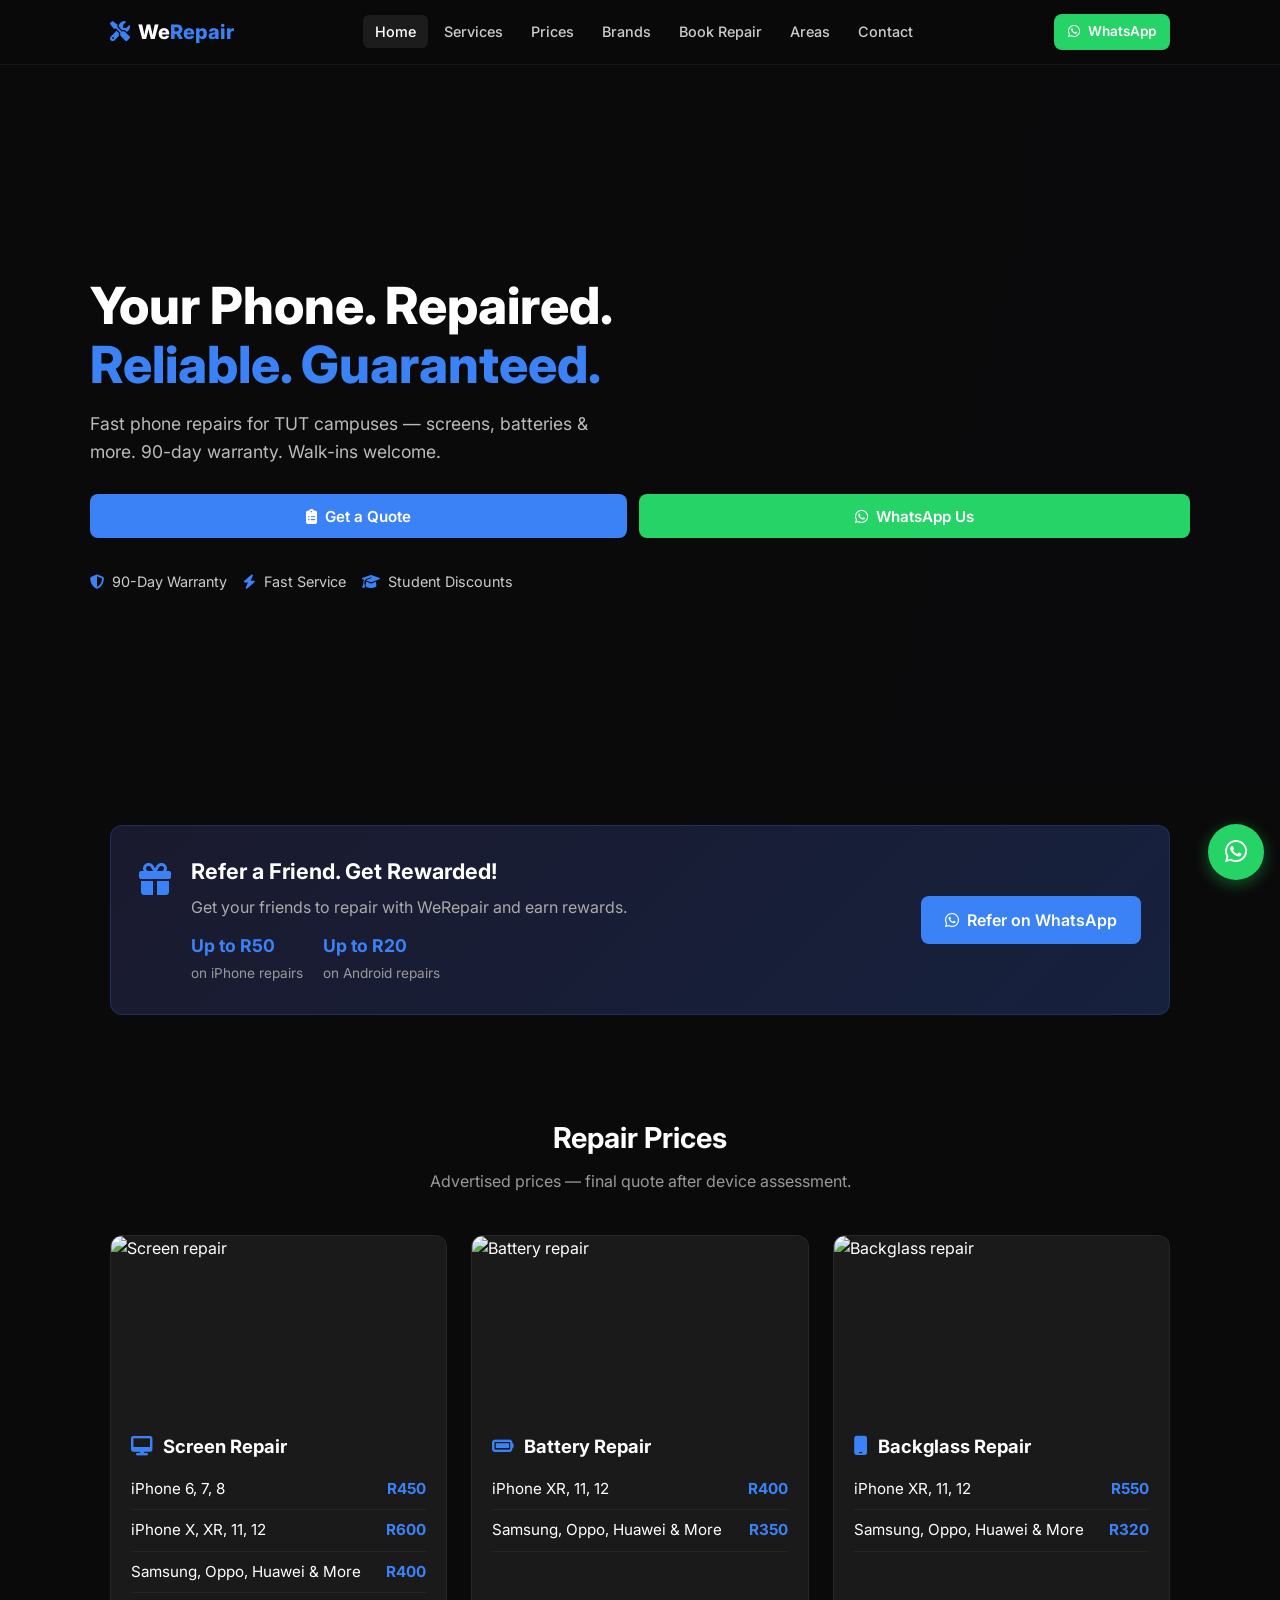
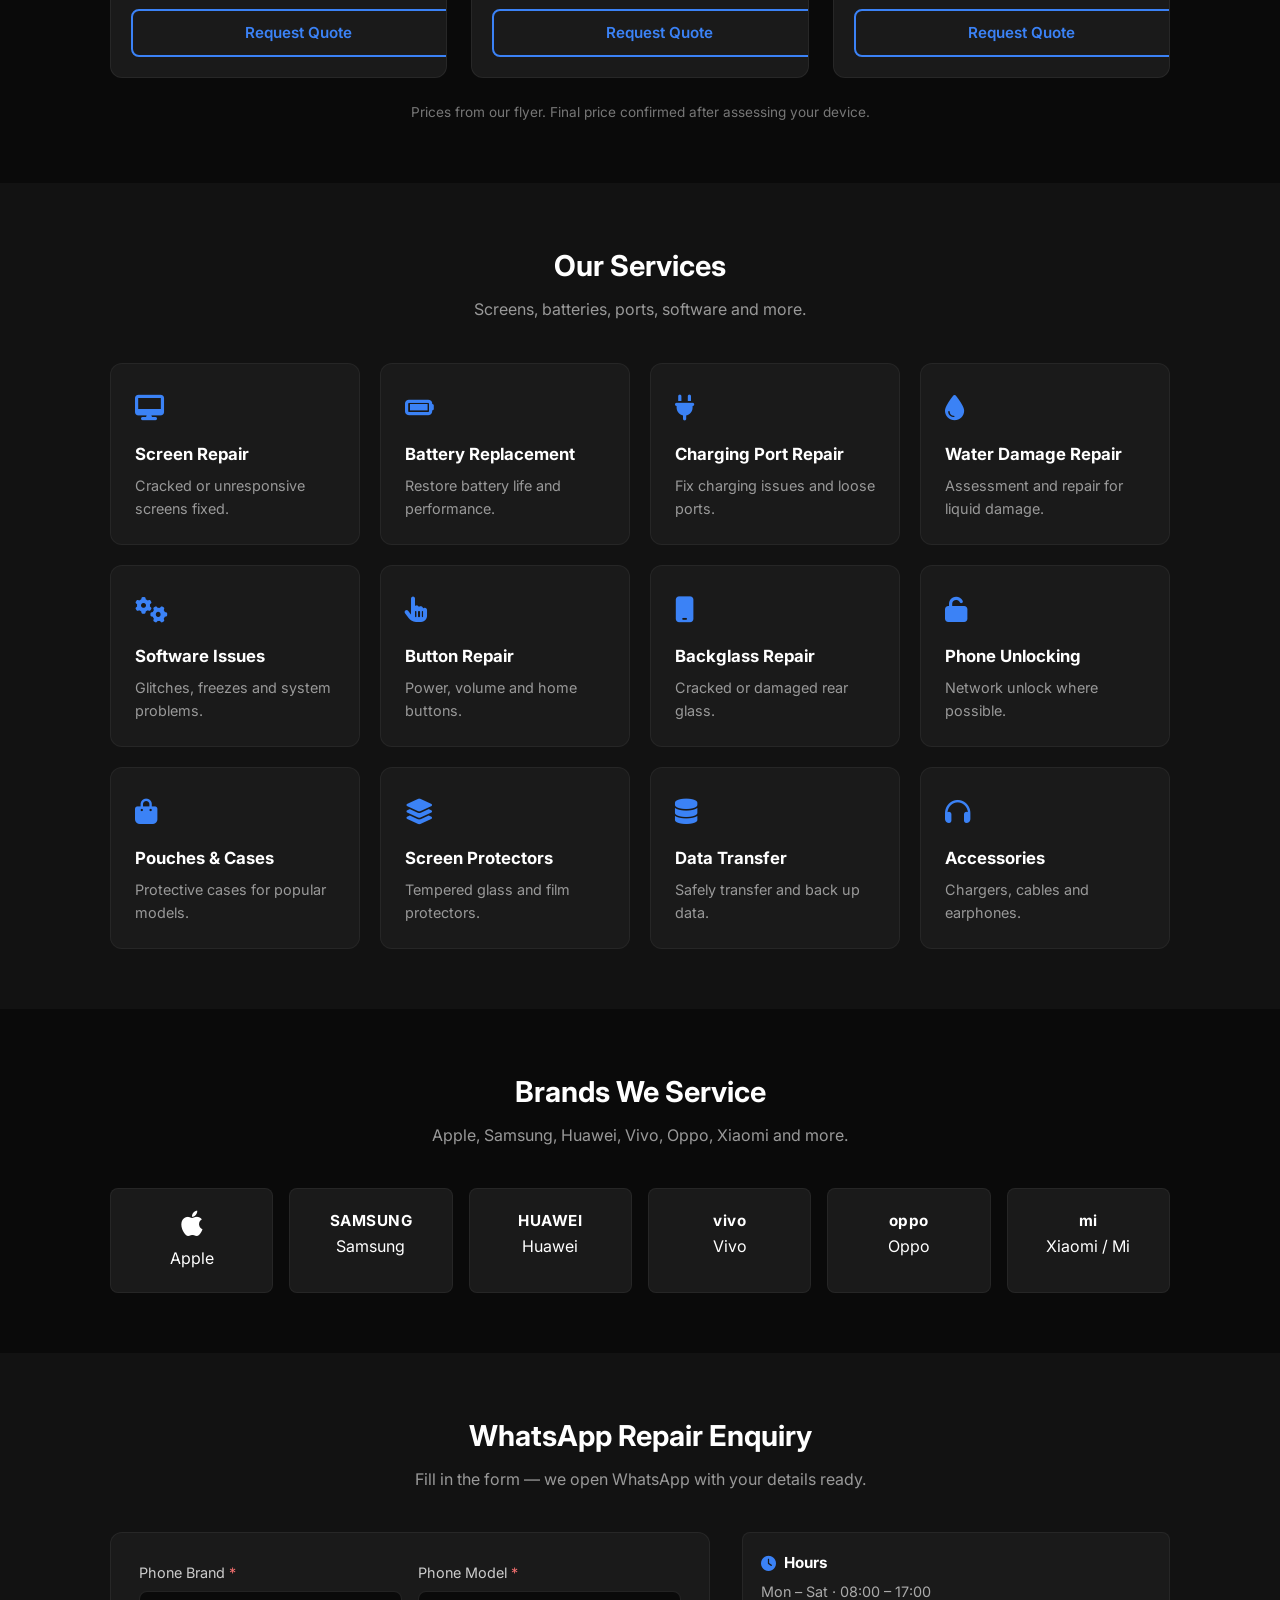
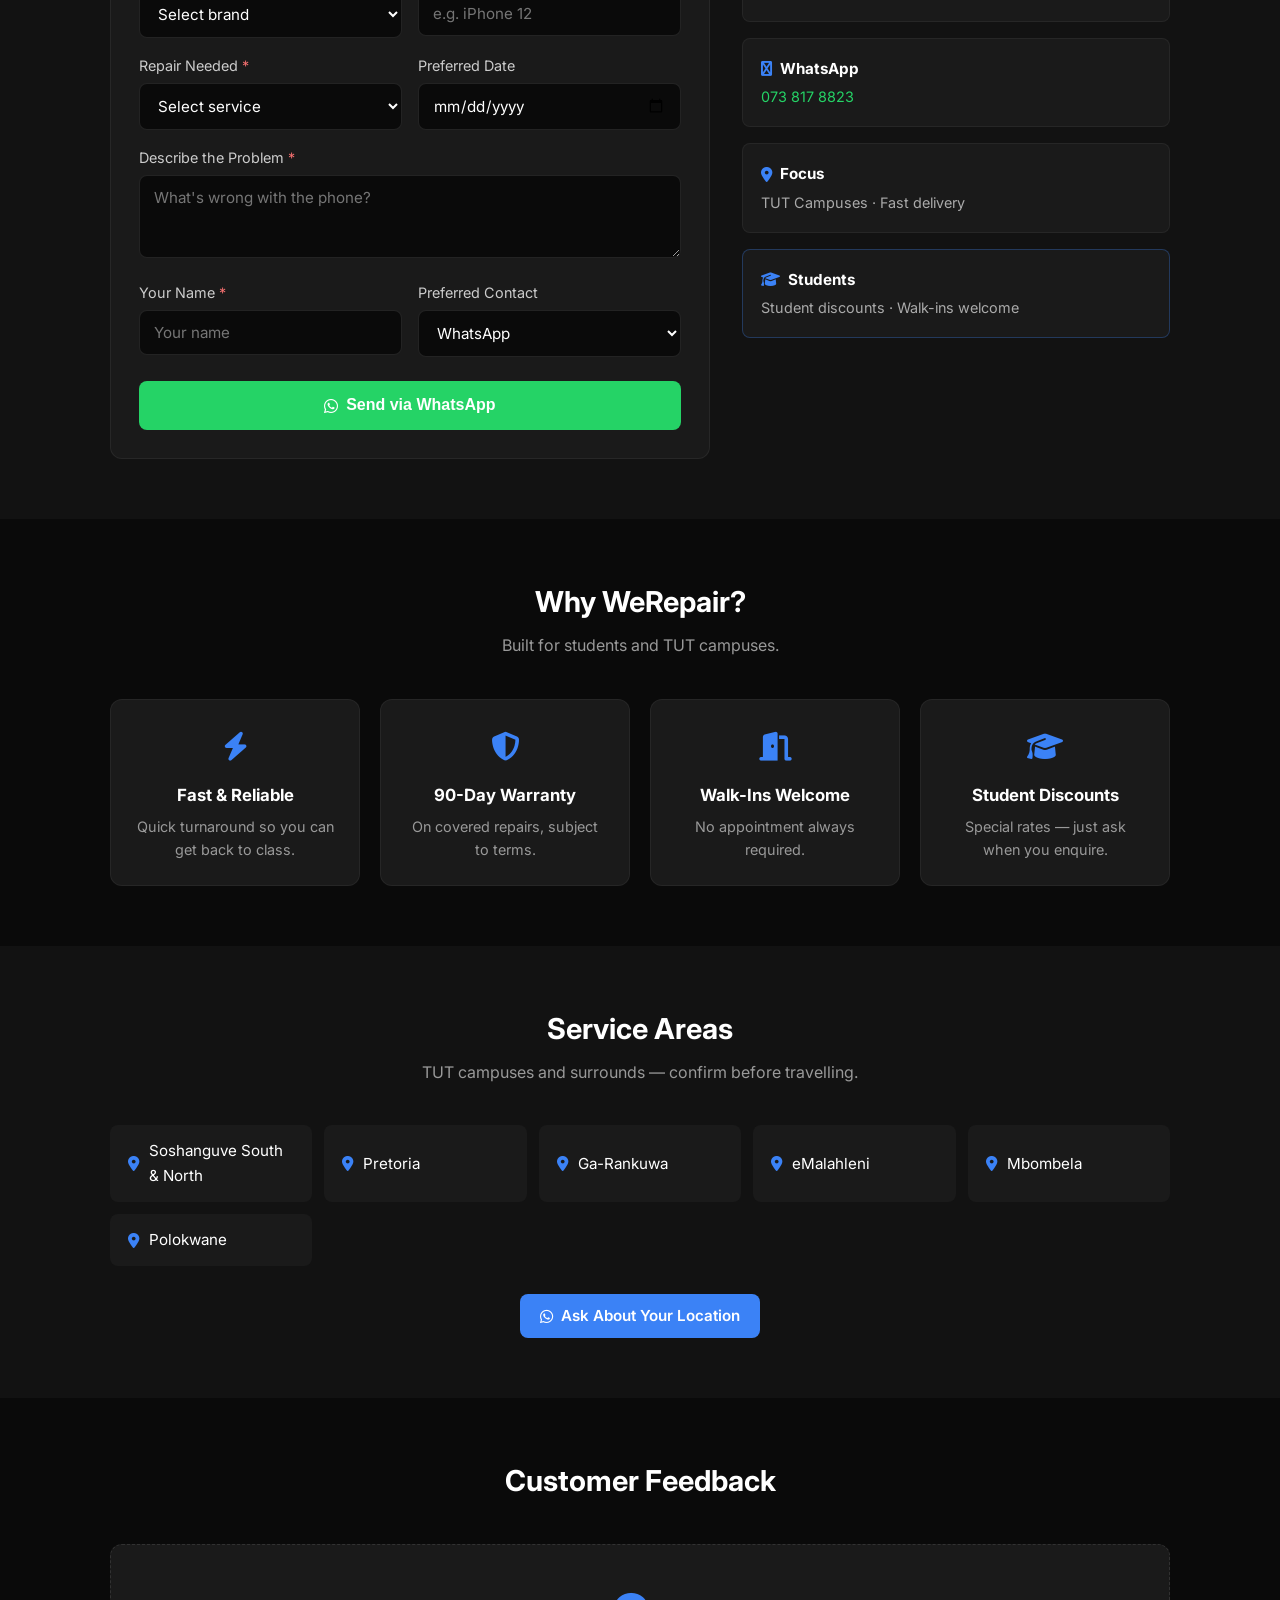
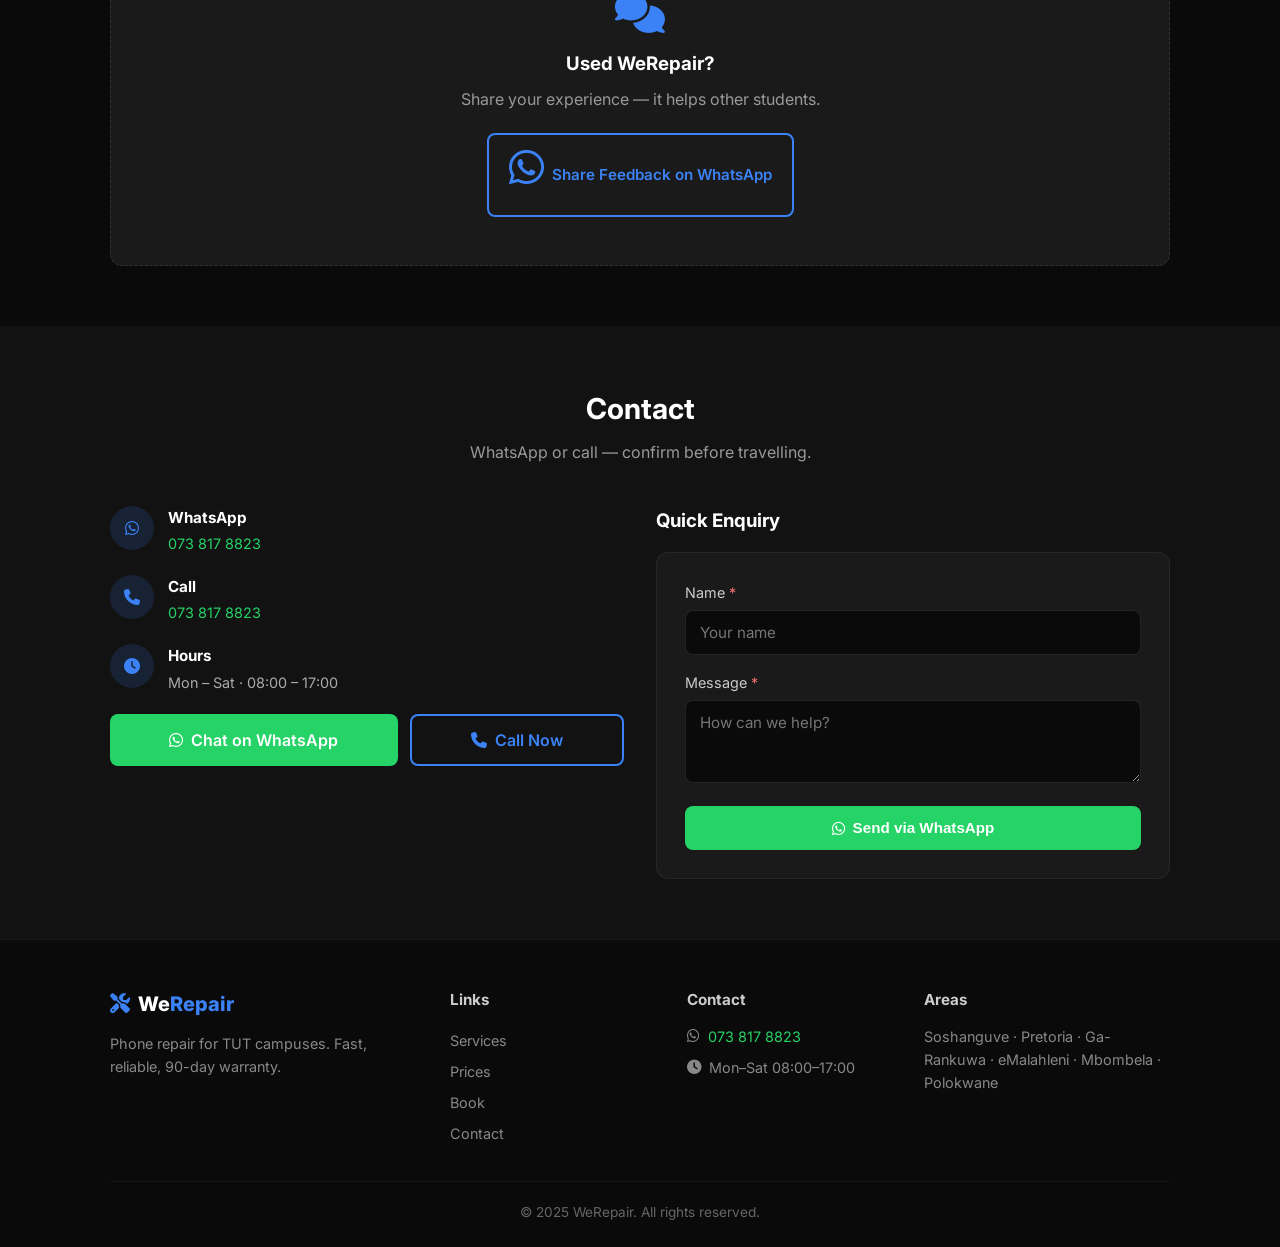
==== commit 30c70779: "Restore clean mobile-friendly site: reduced homepage text, hero + price card image slots, fixed butt" ====
--- a/index.html
+++ b/index.html
@@ -4,33 +4,21 @@
   <meta charset="UTF-8">
   <meta name="viewport" content="width=device-width, initial-scale=1.0">
   <meta name="description" content="WeRepair - Premium phone repair serving TUT campuses. Fast, reliable screen, battery and backglass repairs with 90-day warranty. Walk-ins welcome. Student discounts available.">
-  <meta name="keywords" content="phone repair, iPhone repair, Samsung repair, TUT campus, Pretoria, Soshanguve, screen repair, battery replacement, WeRepair">
-  <meta name="author" content="WeRepair">
   <title>WeRepair | Premium Phone Repair Serving TUT Campuses</title>
-  
-  <!-- Fonts -->
   <link rel="preconnect" href="https://fonts.googleapis.com">
   <link rel="preconnect" href="https://fonts.gstatic.com" crossorigin>
   <link href="https://fonts.googleapis.com/css2?family=Inter:wght@400;500;600;700;800&display=swap" rel="stylesheet">
-  
-  <!-- Icons -->
   <link rel="stylesheet" href="https://cdnjs.cloudflare.com/ajax/libs/font-awesome/6.5.1/css/all.min.css">
-  
-  <!-- Styles -->
-  <link rel="stylesheet" href="css/styles.css">
-  
-  <!-- Favicon -->
+  <link rel="stylesheet" href="css/styles.css?v=12">
   <link rel="icon" href="data:image/svg+xml,<svg xmlns='http://www.w3.org/2000/svg' viewBox='0 0 100 100'><text y='.9em' font-size='90'>🔧</text></svg>">
 </head>
 <body>
-  <!-- Sticky Navigation -->
   <header class="header" id="header">
     <div class="container nav-container">
       <a href="#home" class="logo">
         <span class="logo-icon"><i class="fas fa-tools"></i></span>
         <span class="logo-text">We<span>Repair</span></span>
       </a>
-      
       <nav class="nav" id="nav">
         <ul class="nav-list">
           <li><a href="#home" class="nav-link">Home</a></li>
@@ -42,663 +30,248 @@
           <li><a href="#contact" class="nav-link">Contact</a></li>
         </ul>
       </nav>
-      
       <div class="nav-actions">
-        <a href="https://wa.me/27738178823" class="btn btn-whatsapp btn-sm" target="_blank" rel="noopener">
-          <i class="fab fa-whatsapp"></i> WhatsApp
-        </a>
-        <button class="nav-toggle" id="nav-toggle" aria-label="Toggle menu">
-          <span></span>
-          <span></span>
-          <span></span>
-        </button>
+        <a href="https://wa.me/27738178823" class="btn btn-whatsapp btn-sm" target="_blank" rel="noopener"><i class="fab fa-whatsapp"></i> WhatsApp</a>
+        <button class="nav-toggle" id="nav-toggle" aria-label="Toggle menu"><span></span><span></span><span></span></button>
       </div>
     </div>
   </header>
 
-  <!-- Hero Section -->
   <section class="hero" id="home">
+    <div class="hero-bg" style="background-image:url('images/hero-repair.jpg');"></div>
     <div class="hero-overlay"></div>
     <div class="container hero-content">
       <div class="hero-text">
         <h1>Your Phone. Repaired.<br><span>Reliable. Guaranteed.</span></h1>
-        <p class="hero-subtitle">Fast, reliable phone repairs serving TUT campuses. From cracked screens to battery replacements, WeRepair helps get your device back in working condition.</p>
-        
+        <p class="hero-subtitle">Fast phone repairs for TUT campuses — screens, batteries & more. 90-day warranty. Walk-ins welcome.</p>
         <div class="hero-buttons">
-          <a href="#booking" class="btn btn-primary">
-            <i class="fas fa-clipboard-list"></i> Get a Repair Quote
-          </a>
-          <a href="https://wa.me/27738178823?text=Hi%20WeRepair%2C%20I%20need%20help%20with%20my%20phone%20repair." class="btn btn-whatsapp" target="_blank" rel="noopener">
-            <i class="fab fa-whatsapp"></i> Chat on WhatsApp
-          </a>
-          <a href="#services" class="btn btn-outline">
-            <i class="fas fa-list"></i> View Our Services
-          </a>
-        </div>
-        
+          <a href="#booking" class="btn btn-primary"><i class="fas fa-clipboard-list"></i> Get a Quote</a>
+          <a href="https://wa.me/27738178823?text=Hi%20WeRepair%2C%20I%20need%20help%20with%20my%20phone%20repair." class="btn btn-whatsapp" target="_blank" rel="noopener"><i class="fab fa-whatsapp"></i> WhatsApp Us</a>
+        </div>
         <div class="trust-badges">
-          <div class="badge">
-            <i class="fas fa-shield-alt"></i>
-            <span>90-Day Warranty*</span>
-          </div>
-          <div class="badge">
-            <i class="fas fa-bolt"></i>
-            <span>Fast Service</span>
-          </div>
-          <div class="badge">
-            <i class="fas fa-mobile-alt"></i>
-            <span>Multiple Brands</span>
-          </div>
-          <div class="badge">
-            <i class="fas fa-door-open"></i>
-            <span>Walk-Ins Welcome</span>
-          </div>
-          <div class="badge">
-            <i class="fas fa-graduation-cap"></i>
-            <span>Student Discounts</span>
-          </div>
-        </div>
-        <p class="warranty-note">*90-day warranty applies to repairs covered by the business's terms.</p>
-      </div>
-      
-      <div class="hero-image">
-        <div class="hero-card">
-          <div class="hero-card-icon">
-            <i class="fas fa-mobile-alt"></i>
-          </div>
-          <h3>Premium Phone Repair</h3>
-          <p>Serving TUT Campuses</p>
-          <ul>
-            <li><i class="fas fa-check"></i> Same Day Service Available</li>
-            <li><i class="fas fa-check"></i> Fast Campus Delivery</li>
-            <li><i class="fas fa-check"></i> Quality Parts & Workmanship</li>
-          </ul>
-        </div>
-      </div>
-    </div>
-  </section>
-
-  <!-- Referral Promotion -->
+          <div class="badge"><i class="fas fa-shield-alt"></i><span>90-Day Warranty</span></div>
+          <div class="badge"><i class="fas fa-bolt"></i><span>Fast Service</span></div>
+          <div class="badge"><i class="fas fa-graduation-cap"></i><span>Student Discounts</span></div>
+        </div>
+      </div>
+    </div>
+  </section>
+
   <section class="referral" id="referral">
     <div class="container">
       <div class="referral-card">
         <div class="referral-content">
-          <div class="referral-icon">
-            <i class="fas fa-gift"></i>
-          </div>
+          <div class="referral-icon"><i class="fas fa-gift"></i></div>
           <div class="referral-text">
             <h2>Refer a Friend. Get Rewarded!</h2>
-            <p>Get your friends to repair their phones with WeRepair and enjoy referral rewards.</p>
+            <p>Get your friends to repair with WeRepair and earn rewards.</p>
             <div class="referral-offers">
-              <div class="offer">
-                <span class="offer-amount">Up to R50</span>
-                <span class="offer-label">on iPhone repairs</span>
-              </div>
-              <div class="offer">
-                <span class="offer-amount">Up to R20</span>
-                <span class="offer-label">on Android repairs</span>
-              </div>
+              <div class="offer"><span class="offer-amount">Up to R50</span><span class="offer-label">on iPhone repairs</span></div>
+              <div class="offer"><span class="offer-amount">Up to R20</span><span class="offer-label">on Android repairs</span></div>
             </div>
-            <p class="referral-note">Rewards are subject to WeRepair's terms and eligibility requirements.</p>
-          </div>
-        </div>
-        <a href="https://wa.me/27738178823?text=Hi%20WeRepair%2C%20I%20would%20like%20to%20know%20more%20about%20the%20Refer-a-Friend%20reward.%20How%20does%20it%20work%3F" class="btn btn-primary btn-lg" target="_blank" rel="noopener">
-          <i class="fab fa-whatsapp"></i> Refer a Friend on WhatsApp
-        </a>
-      </div>
-    </div>
-  </section>
-
-  <!-- Prices Section -->
+          </div>
+        </div>
+        <a href="https://wa.me/27738178823?text=Hi%20WeRepair%2C%20I%20would%20like%20to%20know%20more%20about%20the%20Refer-a-Friend%20reward." class="btn btn-primary btn-lg" target="_blank" rel="noopener"><i class="fab fa-whatsapp"></i> Refer on WhatsApp</a>
+      </div>
+    </div>
+  </section>
+
   <section class="prices" id="prices">
     <div class="container">
       <div class="section-header">
-        <h2>Advertised Repair Prices</h2>
-        <p>Transparent pricing from our flyer. Final price confirmed after assessing your specific device.</p>
-      </div>
-      
+        <h2>Repair Prices</h2>
+        <p>Advertised prices — final quote after device assessment.</p>
+      </div>
       <div class="price-grid">
-        <!-- Screen Repair -->
         <div class="price-card">
-          <div class="price-card-header">
-            <i class="fas fa-desktop"></i>
-            <h3>Screen Repair</h3>
-          </div>
+          <div class="price-card-image">
+            <img src="images/service-screen.jpg" alt="Screen repair" loading="lazy">
+          </div>
+          <div class="price-card-header"><i class="fas fa-desktop"></i><h3>Screen Repair</h3></div>
           <ul class="price-list">
-            <li>
-              <span class="model">iPhone 6, 7, 8</span>
-              <span class="price">R450</span>
-            </li>
-            <li>
-              <span class="model">iPhone X, XR, 11, 12</span>
-              <span class="price">R600</span>
-            </li>
-            <li>
-              <span class="model">Samsung, Oppo, Huawei & More</span>
-              <span class="price">R400</span>
-            </li>
+            <li><span class="model">iPhone 6, 7, 8</span><span class="price">R450</span></li>
+            <li><span class="model">iPhone X, XR, 11, 12</span><span class="price">R600</span></li>
+            <li><span class="model">Samsung, Oppo, Huawei & More</span><span class="price">R400</span></li>
           </ul>
           <a href="#booking" class="btn btn-outline btn-block" data-service="Screen Repair">Request Quote</a>
         </div>
-        
-        <!-- Battery Repair -->
         <div class="price-card">
-          <div class="price-card-header">
-            <i class="fas fa-battery-full"></i>
-            <h3>Battery Repair</h3>
-          </div>
+          <div class="price-card-image">
+            <img src="images/service-battery.jpg" alt="Battery repair" loading="lazy">
+          </div>
+          <div class="price-card-header"><i class="fas fa-battery-full"></i><h3>Battery Repair</h3></div>
           <ul class="price-list">
-            <li>
-              <span class="model">iPhone XR, 11, 12</span>
-              <span class="price">R400</span>
-            </li>
-            <li>
-              <span class="model">Samsung, Oppo, Huawei & More</span>
-              <span class="price">R350</span>
-            </li>
+            <li><span class="model">iPhone XR, 11, 12</span><span class="price">R400</span></li>
+            <li><span class="model">Samsung, Oppo, Huawei & More</span><span class="price">R350</span></li>
           </ul>
           <a href="#booking" class="btn btn-outline btn-block" data-service="Battery Repair">Request Quote</a>
         </div>
-        
-        <!-- Backglass Repair -->
         <div class="price-card">
-          <div class="price-card-header">
-            <i class="fas fa-mobile"></i>
-            <h3>Backglass Repair</h3>
-          </div>
+          <div class="price-card-image">
+            <img src="images/service-backglass.jpg" alt="Backglass repair" loading="lazy">
+          </div>
+          <div class="price-card-header"><i class="fas fa-mobile"></i><h3>Backglass Repair</h3></div>
           <ul class="price-list">
-            <li>
-              <span class="model">iPhone XR, 11, 12</span>
-              <span class="price">R550</span>
-            </li>
-            <li>
-              <span class="model">Samsung, Oppo, Huawei & More</span>
-              <span class="price">R320</span>
-            </li>
+            <li><span class="model">iPhone XR, 11, 12</span><span class="price">R550</span></li>
+            <li><span class="model">Samsung, Oppo, Huawei & More</span><span class="price">R320</span></li>
           </ul>
           <a href="#booking" class="btn btn-outline btn-block" data-service="Backglass Repair">Request Quote</a>
         </div>
       </div>
-      
-      <p class="price-disclaimer">These are advertised prices from our flyer. Prices may vary depending on the exact model and condition of your device. Please request a quote for an accurate price.</p>
-    </div>
-  </section>
-
-  <!-- All Services -->
+      <p class="price-disclaimer">Prices from our flyer. Final price confirmed after assessing your device.</p>
+    </div>
+  </section>
+
   <section class="services" id="services">
     <div class="container">
-      <div class="section-header">
-        <h2>Our Services</h2>
-        <p>Comprehensive phone repair and accessory services to get you back online quickly.</p>
-      </div>
-      
+      <div class="section-header"><h2>Our Services</h2><p>Screens, batteries, ports, software and more.</p></div>
       <div class="services-grid">
-        <div class="service-card">
-          <div class="service-icon"><i class="fas fa-desktop"></i></div>
-          <h3>Screen Repair</h3>
-          <p>Cracked or unresponsive screens fixed with quality replacements.</p>
-        </div>
-        <div class="service-card">
-          <div class="service-icon"><i class="fas fa-battery-full"></i></div>
-          <h3>Battery Replacement</h3>
-          <p>Restore battery life and performance with reliable replacements.</p>
-        </div>
-        <div class="service-card">
-          <div class="service-icon"><i class="fas fa-plug"></i></div>
-          <h3>Charging Port Repair</h3>
-          <p>Fix charging issues and loose ports for reliable power.</p>
-        </div>
-        <div class="service-card">
-          <div class="service-icon"><i class="fas fa-tint"></i></div>
-          <h3>Water Damage Repair</h3>
-          <p>Professional assessment and repair for liquid-damaged devices.</p>
-        </div>
-        <div class="service-card">
-          <div class="service-icon"><i class="fas fa-cogs"></i></div>
-          <h3>Software Issues</h3>
-          <p>Resolve software glitches, freezes, and system problems.</p>
-        </div>
-        <div class="service-card">
-          <div class="service-icon"><i class="fas fa-hand-pointer"></i></div>
-          <h3>Button Repair</h3>
-          <p>Fix power, volume, home and other physical buttons.</p>
-        </div>
-        <div class="service-card">
-          <div class="service-icon"><i class="fas fa-mobile"></i></div>
-          <h3>Backglass Repair</h3>
-          <p>Replace cracked or damaged rear glass panels.</p>
-        </div>
-        <div class="service-card">
-          <div class="service-icon"><i class="fas fa-unlock"></i></div>
-          <h3>Phone Unlocking</h3>
-          <p>Unlock your device from network restrictions where possible.</p>
-        </div>
-        <div class="service-card">
-          <div class="service-icon"><i class="fas fa-shopping-bag"></i></div>
-          <h3>Pouches & Cases</h3>
-          <p>Protective pouches and cases available for popular models.</p>
-        </div>
-        <div class="service-card">
-          <div class="service-icon"><i class="fas fa-shield-alt"></i></div>
-          <h3>iPhone Protectors</h3>
-          <p>Screen and body protectors available for iPhones.</p>
-        </div>
-        <div class="service-card">
-          <div class="service-icon"><i class="fas fa-layer-group"></i></div>
-          <h3>Screen Protectors</h3>
-          <p>High-quality tempered glass and film protectors in stock.</p>
-        </div>
-        <div class="service-card">
-          <div class="service-icon"><i class="fas fa-database"></i></div>
-          <h3>Data Transfer & Backup</h3>
-          <p>Safely transfer and back up your important data.</p>
-        </div>
-        <div class="service-card">
-          <div class="service-icon"><i class="fas fa-headphones"></i></div>
-          <h3>Accessories Sales</h3>
-          <p>Chargers, cables, earphones and other phone accessories.</p>
-        </div>
-      </div>
-    </div>
-  </section>
-
-  <!-- Brands -->
+        <div class="service-card"><div class="service-icon"><i class="fas fa-desktop"></i></div><h3>Screen Repair</h3><p>Cracked or unresponsive screens fixed.</p></div>
+        <div class="service-card"><div class="service-icon"><i class="fas fa-battery-full"></i></div><h3>Battery Replacement</h3><p>Restore battery life and performance.</p></div>
+        <div class="service-card"><div class="service-icon"><i class="fas fa-plug"></i></div><h3>Charging Port Repair</h3><p>Fix charging issues and loose ports.</p></div>
+        <div class="service-card"><div class="service-icon"><i class="fas fa-tint"></i></div><h3>Water Damage Repair</h3><p>Assessment and repair for liquid damage.</p></div>
+        <div class="service-card"><div class="service-icon"><i class="fas fa-cogs"></i></div><h3>Software Issues</h3><p>Glitches, freezes and system problems.</p></div>
+        <div class="service-card"><div class="service-icon"><i class="fas fa-hand-pointer"></i></div><h3>Button Repair</h3><p>Power, volume and home buttons.</p></div>
+        <div class="service-card"><div class="service-icon"><i class="fas fa-mobile"></i></div><h3>Backglass Repair</h3><p>Cracked or damaged rear glass.</p></div>
+        <div class="service-card"><div class="service-icon"><i class="fas fa-unlock"></i></div><h3>Phone Unlocking</h3><p>Network unlock where possible.</p></div>
+        <div class="service-card"><div class="service-icon"><i class="fas fa-shopping-bag"></i></div><h3>Pouches & Cases</h3><p>Protective cases for popular models.</p></div>
+        <div class="service-card"><div class="service-icon"><i class="fas fa-layer-group"></i></div><h3>Screen Protectors</h3><p>Tempered glass and film protectors.</p></div>
+        <div class="service-card"><div class="service-icon"><i class="fas fa-database"></i></div><h3>Data Transfer</h3><p>Safely transfer and back up data.</p></div>
+        <div class="service-card"><div class="service-icon"><i class="fas fa-headphones"></i></div><h3>Accessories</h3><p>Chargers, cables and earphones.</p></div>
+      </div>
+    </div>
+  </section>
+
   <section class="brands" id="brands">
     <div class="container">
-      <div class="section-header">
-        <h2>Brands We Service</h2>
-        <p>We repair a wide range of popular smartphone brands. Don't see your brand? Enquire — we may still be able to help.</p>
-      </div>
-      
+      <div class="section-header"><h2>Brands We Service</h2><p>Apple, Samsung, Huawei, Vivo, Oppo, Xiaomi and more.</p></div>
       <div class="brands-grid">
-        <div class="brand-item">
-          <i class="fab fa-apple"></i>
-          <span>Apple</span>
-        </div>
-        <div class="brand-item">
-          <span class="brand-text">SAMSUNG</span>
-          <span>Samsung</span>
-        </div>
-        <div class="brand-item">
-          <span class="brand-text">HUAWEI</span>
-          <span>Huawei</span>
-        </div>
-        <div class="brand-item">
-          <span class="brand-text">vivo</span>
-          <span>Vivo</span>
-        </div>
-        <div class="brand-item">
-          <span class="brand-text">oppo</span>
-          <span>Oppo</span>
-        </div>
-        <div class="brand-item">
-          <span class="brand-text">mi</span>
-          <span>Xiaomi / Mi</span>
-        </div>
-      </div>
-      
-      <div class="brands-note">
-        <p><i class="fas fa-info-circle"></i> Other brands and models welcome — contact us to check availability for your specific device.</p>
-      </div>
-    </div>
-  </section>
-
-  <!-- Booking Form -->
+        <div class="brand-item"><i class="fab fa-apple"></i><span>Apple</span></div>
+        <div class="brand-item"><span class="brand-text">SAMSUNG</span><span>Samsung</span></div>
+        <div class="brand-item"><span class="brand-text">HUAWEI</span><span>Huawei</span></div>
+        <div class="brand-item"><span class="brand-text">vivo</span><span>Vivo</span></div>
+        <div class="brand-item"><span class="brand-text">oppo</span><span>Oppo</span></div>
+        <div class="brand-item"><span class="brand-text">mi</span><span>Xiaomi / Mi</span></div>
+      </div>
+    </div>
+  </section>
+
   <section class="booking" id="booking">
     <div class="container">
-      <div class="section-header">
-        <h2>WhatsApp Repair Enquiry</h2>
-        <p>Fill in the details below and we'll prepare a WhatsApp message for you. WeRepair will confirm availability and pricing.</p>
-      </div>
-      
+      <div class="section-header"><h2>WhatsApp Repair Enquiry</h2><p>Fill in the form — we open WhatsApp with your details ready.</p></div>
       <div class="booking-wrapper">
         <form id="repair-form" class="repair-form" novalidate>
           <div class="form-row">
-            <div class="form-group">
-              <label for="brand">Phone Brand <span class="required">*</span></label>
-              <select id="brand" name="brand" required>
-                <option value="">Select brand</option>
-                <option value="Apple">Apple</option>
-                <option value="Samsung">Samsung</option>
-                <option value="Huawei">Huawei</option>
-                <option value="Vivo">Vivo</option>
-                <option value="Oppo">Oppo</option>
-                <option value="Xiaomi">Xiaomi / Mi</option>
-                <option value="Other">Other</option>
-              </select>
-            </div>
-            
-            <div class="form-group">
-              <label for="model">Phone Model <span class="required">*</span></label>
-              <input type="text" id="model" name="model" placeholder="e.g. iPhone 12, Galaxy S21" required>
-            </div>
-          </div>
-          
+            <div class="form-group"><label for="brand">Phone Brand <span class="required">*</span></label><select id="brand" name="brand" required><option value="">Select brand</option><option value="Apple">Apple</option><option value="Samsung">Samsung</option><option value="Huawei">Huawei</option><option value="Vivo">Vivo</option><option value="Oppo">Oppo</option><option value="Xiaomi">Xiaomi / Mi</option><option value="Other">Other</option></select></div>
+            <div class="form-group"><label for="model">Phone Model <span class="required">*</span></label><input type="text" id="model" name="model" placeholder="e.g. iPhone 12" required></div>
+          </div>
           <div class="form-row">
-            <div class="form-group">
-              <label for="service">Repair Needed <span class="required">*</span></label>
-              <select id="service" name="service" required>
-                <option value="">Select service</option>
-                <option value="Screen Repair">Screen Repair</option>
-                <option value="Battery Replacement">Battery Replacement</option>
-                <option value="Backglass Repair">Backglass Repair</option>
-                <option value="Charging Port Repair">Charging Port Repair</option>
-                <option value="Water Damage Repair">Water Damage Repair</option>
-                <option value="Software Issues">Software Issues</option>
-                <option value="Button Repair">Button Repair</option>
-                <option value="Phone Unlocking">Phone Unlocking</option>
-                <option value="Data Transfer & Backup">Data Transfer & Backup</option>
-                <option value="Other">Other / Not listed</option>
-              </select>
-            </div>
-            
-            <div class="form-group">
-              <label for="preferred-date">Preferred Date (optional)</label>
-              <input type="date" id="preferred-date" name="preferred-date">
-            </div>
-          </div>
-          
-          <div class="form-group">
-            <label for="problem">Describe the Problem <span class="required">*</span></label>
-            <textarea id="problem" name="problem" rows="4" placeholder="e.g. Screen is cracked and touch is unresponsive in the top corner..." required></textarea>
-          </div>
-          
+            <div class="form-group"><label for="service">Repair Needed <span class="required">*</span></label><select id="service" name="service" required><option value="">Select service</option><option value="Screen Repair">Screen Repair</option><option value="Battery Replacement">Battery Replacement</option><option value="Backglass Repair">Backglass Repair</option><option value="Charging Port Repair">Charging Port Repair</option><option value="Water Damage Repair">Water Damage Repair</option><option value="Software Issues">Software Issues</option><option value="Button Repair">Button Repair</option><option value="Other">Other</option></select></div>
+            <div class="form-group"><label for="preferred-date">Preferred Date</label><input type="date" id="preferred-date" name="preferred-date"></div>
+          </div>
+          <div class="form-group"><label for="problem">Describe the Problem <span class="required">*</span></label><textarea id="problem" name="problem" rows="3" placeholder="What's wrong with the phone?" required></textarea></div>
           <div class="form-row">
-            <div class="form-group">
-              <label for="name">Your Name <span class="required">*</span></label>
-              <input type="text" id="name" name="name" placeholder="Your full name" required>
-            </div>
-            
-            <div class="form-group">
-              <label for="contact-method">Preferred Contact</label>
-              <select id="contact-method" name="contact-method">
-                <option value="WhatsApp">WhatsApp</option>
-                <option value="Call">Phone Call</option>
-              </select>
-            </div>
-          </div>
-          
-          <div class="form-actions">
-            <button type="submit" class="btn btn-whatsapp btn-lg">
-              <i class="fab fa-whatsapp"></i> Send Enquiry via WhatsApp
-            </button>
-          </div>
-          
-          <p class="form-note">
-            <i class="fas fa-info-circle"></i> 
-            Submitting opens WhatsApp with your details. This is an enquiry only — WeRepair will confirm the repair, price and availability. Please wait for their reply before travelling.
-          </p>
+            <div class="form-group"><label for="name">Your Name <span class="required">*</span></label><input type="text" id="name" name="name" placeholder="Your name" required></div>
+            <div class="form-group"><label for="contact-method">Preferred Contact</label><select id="contact-method" name="contact-method"><option value="WhatsApp">WhatsApp</option><option value="Call">Phone Call</option></select></div>
+          </div>
+          <div class="form-actions"><button type="submit" class="btn btn-whatsapp btn-lg"><i class="fab fa-whatsapp"></i> Send via WhatsApp</button></div>
         </form>
-        
         <div class="booking-info">
-          <div class="info-card">
-            <h3><i class="fas fa-clock"></i> Operating Hours</h3>
-            <p>Monday – Saturday<br>08:00 – 17:00</p>
-          </div>
-          <div class="info-card">
-            <h3><i class="fab fa-whatsapp"></i> WhatsApp</h3>
-            <p><a href="https://wa.me/27738178823">073 817 8823</a></p>
-          </div>
-          <div class="info-card">
-            <h3><i class="fas fa-map-marker-alt"></i> Service Focus</h3>
-            <p>TUT Campuses<br>Fast Campus Delivery</p>
-          </div>
-          <div class="info-card highlight">
-            <h3><i class="fas fa-graduation-cap"></i> Students</h3>
-            <p>Student discounts available. Walk-ins welcome.</p>
-          </div>
-        </div>
-      </div>
-    </div>
-  </section>
-
-  <!-- Why Choose Us -->
+          <div class="info-card"><h3><i class="fas fa-clock"></i> Hours</h3><p>Mon – Sat · 08:00 – 17:00</p></div>
+          <div class="info-card"><h3><i class="fas fa-whatsapp"></i> WhatsApp</h3><p><a href="https://wa.me/27738178823">073 817 8823</a></p></div>
+          <div class="info-card"><h3><i class="fas fa-map-marker-alt"></i> Focus</h3><p>TUT Campuses · Fast delivery</p></div>
+          <div class="info-card highlight"><h3><i class="fas fa-graduation-cap"></i> Students</h3><p>Student discounts · Walk-ins welcome</p></div>
+        </div>
+      </div>
+    </div>
+  </section>
+
   <section class="why-us" id="why-us">
     <div class="container">
-      <div class="section-header">
-        <h2>Why Choose WeRepair?</h2>
-        <p>Trusted phone repair focused on students and TUT campuses.</p>
-      </div>
-      
+      <div class="section-header"><h2>Why WeRepair?</h2><p>Built for students and TUT campuses.</p></div>
       <div class="why-grid">
-        <div class="why-card">
-          <div class="why-icon"><i class="fas fa-bolt"></i></div>
-          <h3>Fast & Reliable</h3>
-          <p>Quick turnaround times so you can get back to your studies and daily life.</p>
-        </div>
-        <div class="why-card">
-          <div class="why-icon"><i class="fas fa-mobile-alt"></i></div>
-          <h3>Multiple Brands</h3>
-          <p>Apple, Samsung, Huawei, Vivo, Oppo, Xiaomi and more supported.</p>
-        </div>
-        <div class="why-card">
-          <div class="why-icon"><i class="fas fa-shield-alt"></i></div>
-          <h3>90-Day Warranty</h3>
-          <p>Advertised 90-day warranty on repairs, subject to applicable terms.</p>
-        </div>
-        <div class="why-card">
-          <div class="why-icon"><i class="fas fa-door-open"></i></div>
-          <h3>Walk-Ins Welcome</h3>
-          <p>No appointment always required — walk-ins are welcome during operating hours.</p>
-        </div>
-        <div class="why-card">
-          <div class="why-icon"><i class="fas fa-graduation-cap"></i></div>
-          <h3>Student Discounts</h3>
-          <p>Special rates available for students. Just ask when you enquire.</p>
-        </div>
-        <div class="why-card">
-          <div class="why-icon"><i class="fab fa-whatsapp"></i></div>
-          <h3>Easy WhatsApp Enquiries</h3>
-          <p>Quick, convenient communication. Send photos of the damage for faster quotes.</p>
-        </div>
-        <div class="why-card">
-          <div class="why-icon"><i class="fas fa-university"></i></div>
-          <h3>Campus-Focused</h3>
-          <p>Serving TUT campuses with fast campus delivery options.</p>
-        </div>
-      </div>
-    </div>
-  </section>
-
-  <!-- Service Areas -->
+        <div class="why-card"><div class="why-icon"><i class="fas fa-bolt"></i></div><h3>Fast & Reliable</h3><p>Quick turnaround so you can get back to class.</p></div>
+        <div class="why-card"><div class="why-icon"><i class="fas fa-shield-alt"></i></div><h3>90-Day Warranty</h3><p>On covered repairs, subject to terms.</p></div>
+        <div class="why-card"><div class="why-icon"><i class="fas fa-door-open"></i></div><h3>Walk-Ins Welcome</h3><p>No appointment always required.</p></div>
+        <div class="why-card"><div class="why-icon"><i class="fas fa-graduation-cap"></i></div><h3>Student Discounts</h3><p>Special rates — just ask when you enquire.</p></div>
+      </div>
+    </div>
+  </section>
+
   <section class="areas" id="areas">
     <div class="container">
-      <div class="section-header">
-        <h2>Service Areas</h2>
-        <p>WeRepair serves TUT campuses and surrounding areas with fast campus delivery.</p>
-      </div>
-      
+      <div class="section-header"><h2>Service Areas</h2><p>TUT campuses and surrounds — confirm before travelling.</p></div>
       <div class="areas-grid">
-        <div class="area-item">
-          <i class="fas fa-map-marker-alt"></i>
-          <span>Soshanguve South & North</span>
-        </div>
-        <div class="area-item">
-          <i class="fas fa-map-marker-alt"></i>
-          <span>Pretoria</span>
-        </div>
-        <div class="area-item">
-          <i class="fas fa-map-marker-alt"></i>
-          <span>Ga-Rankuwa</span>
-        </div>
-        <div class="area-item">
-          <i class="fas fa-map-marker-alt"></i>
-          <span>eMalahleni</span>
-        </div>
-        <div class="area-item">
-          <i class="fas fa-map-marker-alt"></i>
-          <span>Mbombela</span>
-        </div>
-        <div class="area-item">
-          <i class="fas fa-map-marker-alt"></i>
-          <span>Polokwane</span>
-        </div>
-      </div>
-      
+        <div class="area-item"><i class="fas fa-map-marker-alt"></i><span>Soshanguve South & North</span></div>
+        <div class="area-item"><i class="fas fa-map-marker-alt"></i><span>Pretoria</span></div>
+        <div class="area-item"><i class="fas fa-map-marker-alt"></i><span>Ga-Rankuwa</span></div>
+        <div class="area-item"><i class="fas fa-map-marker-alt"></i><span>eMalahleni</span></div>
+        <div class="area-item"><i class="fas fa-map-marker-alt"></i><span>Mbombela</span></div>
+        <div class="area-item"><i class="fas fa-map-marker-alt"></i><span>Polokwane</span></div>
+      </div>
       <div class="areas-cta">
-        <p>Not sure if we cover your campus or location?</p>
-        <a href="https://wa.me/27738178823?text=Hi%20WeRepair%2C%20do%20you%20offer%20service%20or%20delivery%20to%20my%20campus%2Flocation%3F%20I%20am%20based%20in%20" class="btn btn-primary" target="_blank" rel="noopener">
-          <i class="fab fa-whatsapp"></i> Ask About Your Location
-        </a>
-      </div>
-      
-      <p class="areas-note">Please confirm availability and collection/delivery arrangements before travelling. Walk-ins are welcome during operating hours.</p>
-    </div>
-  </section>
-
-  <!-- Reviews Placeholder -->
+        <a href="https://wa.me/27738178823?text=Hi%20WeRepair%2C%20do%20you%20cover%20my%20campus%3F" class="btn btn-primary" target="_blank" rel="noopener"><i class="fab fa-whatsapp"></i> Ask About Your Location</a>
+      </div>
+    </div>
+  </section>
+
   <section class="reviews" id="reviews">
     <div class="container">
-      <div class="section-header">
-        <h2>Customer Feedback</h2>
-        <p>We value real experiences from our customers.</p>
-      </div>
-      
+      <div class="section-header"><h2>Customer Feedback</h2></div>
       <div class="reviews-placeholder">
         <div class="placeholder-content">
           <i class="fas fa-comments"></i>
-          <h3>Have you used WeRepair?</h3>
-          <p>Share your experience with us. Your feedback helps other students find reliable phone repair.</p>
-          <a href="https://wa.me/27738178823?text=Hi%20WeRepair%2C%20I%20would%20like%20to%20share%20feedback%20about%20my%20repair%20experience." class="btn btn-outline" target="_blank" rel="noopener">
-            <i class="fab fa-whatsapp"></i> Share Feedback on WhatsApp
-          </a>
-        </div>
-      </div>
-    </div>
-  </section>
-
-  <!-- Contact -->
+          <h3>Used WeRepair?</h3>
+          <p>Share your experience — it helps other students.</p>
+          <a href="https://wa.me/27738178823?text=Hi%20WeRepair%2C%20I%20would%20like%20to%20share%20feedback." class="btn btn-outline" target="_blank" rel="noopener"><i class="fab fa-whatsapp"></i> Share Feedback on WhatsApp</a>
+        </div>
+      </div>
+    </div>
+  </section>
+
   <section class="contact" id="contact">
     <div class="container">
-      <div class="section-header">
-        <h2>Contact WeRepair</h2>
-        <p>Get in touch via WhatsApp or phone. Confirm availability before travelling.</p>
-      </div>
-      
+      <div class="section-header"><h2>Contact</h2><p>WhatsApp or call — confirm before travelling.</p></div>
       <div class="contact-grid">
         <div class="contact-info">
-          <div class="contact-item">
-            <div class="contact-icon"><i class="fas fa-building"></i></div>
-            <div>
-              <h4>Business</h4>
-              <p>WeRepair — Premium Phone Repair</p>
-            </div>
-          </div>
-          
-          <div class="contact-item">
-            <div class="contact-icon"><i class="fab fa-whatsapp"></i></div>
-            <div>
-              <h4>WhatsApp</h4>
-              <p><a href="https://wa.me/27738178823">073 817 8823</a></p>
-            </div>
-          </div>
-          
-          <div class="contact-item">
-            <div class="contact-icon"><i class="fas fa-phone"></i></div>
-            <div>
-              <h4>Call</h4>
-              <p><a href="tel:+27738178823">073 817 8823</a></p>
-            </div>
-          </div>
-          
-          <div class="contact-item">
-            <div class="contact-icon"><i class="fas fa-clock"></i></div>
-            <div>
-              <h4>Hours</h4>
-              <p>Monday – Saturday<br>08:00 – 17:00</p>
-            </div>
-          </div>
-          
-          <div class="contact-item">
-            <div class="contact-icon"><i class="fas fa-university"></i></div>
-            <div>
-              <h4>Service</h4>
-              <p>Phone repairs serving TUT campuses<br>Walk-ins welcome • Fast campus delivery</p>
-            </div>
-          </div>
-          
+          <div class="contact-item"><div class="contact-icon"><i class="fab fa-whatsapp"></i></div><div><h4>WhatsApp</h4><p><a href="https://wa.me/27738178823">073 817 8823</a></p></div></div>
+          <div class="contact-item"><div class="contact-icon"><i class="fas fa-phone"></i></div><div><h4>Call</h4><p><a href="tel:+27738178823">073 817 8823</a></p></div></div>
+          <div class="contact-item"><div class="contact-icon"><i class="fas fa-clock"></i></div><div><h4>Hours</h4><p>Mon – Sat · 08:00 – 17:00</p></div></div>
           <div class="contact-actions">
-            <a href="https://wa.me/27738178823" class="btn btn-whatsapp btn-lg" target="_blank" rel="noopener">
-              <i class="fab fa-whatsapp"></i> Chat on WhatsApp
-            </a>
-            <a href="tel:+27738178823" class="btn btn-outline btn-lg">
-              <i class="fas fa-phone"></i> Call Now
-            </a>
-          </div>
-        </div>
-        
+            <a href="https://wa.me/27738178823" class="btn btn-whatsapp btn-lg" target="_blank" rel="noopener"><i class="fab fa-whatsapp"></i> Chat on WhatsApp</a>
+            <a href="tel:+27738178823" class="btn btn-outline btn-lg"><i class="fas fa-phone"></i> Call Now</a>
+          </div>
+        </div>
         <div class="contact-form-wrapper">
           <h3>Quick Enquiry</h3>
           <form id="contact-form" class="contact-form" novalidate>
-            <div class="form-group">
-              <label for="c-name">Name <span class="required">*</span></label>
-              <input type="text" id="c-name" name="name" required placeholder="Your name">
-            </div>
-            <div class="form-group">
-              <label for="c-message">Message <span class="required">*</span></label>
-              <textarea id="c-message" name="message" rows="4" required placeholder="How can we help you?"></textarea>
-            </div>
-            <button type="submit" class="btn btn-whatsapp btn-block">
-              <i class="fab fa-whatsapp"></i> Send via WhatsApp
-            </button>
-            <p class="form-note">Opens WhatsApp with your message. We will respond during operating hours.</p>
+            <div class="form-group"><label for="c-name">Name <span class="required">*</span></label><input type="text" id="c-name" name="name" required placeholder="Your name"></div>
+            <div class="form-group"><label for="c-message">Message <span class="required">*</span></label><textarea id="c-message" name="message" rows="3" required placeholder="How can we help?"></textarea></div>
+            <button type="submit" class="btn btn-whatsapp btn-block"><i class="fab fa-whatsapp"></i> Send via WhatsApp</button>
           </form>
         </div>
       </div>
     </div>
   </section>
 
-  <!-- Footer -->
   <footer class="footer">
     <div class="container">
       <div class="footer-grid">
         <div class="footer-brand">
-          <a href="#home" class="logo">
-            <span class="logo-icon"><i class="fas fa-tools"></i></span>
-            <span class="logo-text">We<span>Repair</span></span>
-          </a>
-          <p>Premium phone repair serving TUT campuses. Fast, reliable, with 90-day warranty on covered repairs.</p>
-        </div>
-        
-        <div class="footer-links">
-          <h4>Quick Links</h4>
-          <ul>
-            <li><a href="#services">Services</a></li>
-            <li><a href="#prices">Prices</a></li>
-            <li><a href="#booking">Book Repair</a></li>
-            <li><a href="#areas">Service Areas</a></li>
-            <li><a href="#contact">Contact</a></li>
-          </ul>
-        </div>
-        
-        <div class="footer-contact">
-          <h4>Contact</h4>
-          <ul>
-            <li><i class="fab fa-whatsapp"></i> <a href="https://wa.me/27738178823">073 817 8823</a></li>
-            <li><i class="fas fa-clock"></i> Mon–Sat 08:00–17:00</li>
-            <li><i class="fas fa-map-marker-alt"></i> TUT Campuses & surrounds</li>
-          </ul>
-        </div>
-        
-        <div class="footer-areas">
-          <h4>Service Areas</h4>
-          <p>Soshanguve South & North • Pretoria • Ga-Rankuwa • eMalahleni • Mbombela • Polokwane</p>
-        </div>
-      </div>
-      
-      <div class="footer-bottom">
-        <p>&copy; <span id="year"></span> WeRepair. All rights reserved.</p>
-        <p class="footer-disclaimer">Prices and services as advertised. Confirm details directly with WeRepair. Website is a proposal for demonstration purposes.</p>
-      </div>
+          <a href="#home" class="logo"><span class="logo-icon"><i class="fas fa-tools"></i></span><span class="logo-text">We<span>Repair</span></span></a>
+          <p>Phone repair for TUT campuses. Fast, reliable, 90-day warranty.</p>
+        </div>
+        <div class="footer-links"><h4>Links</h4><ul><li><a href="#services">Services</a></li><li><a href="#prices">Prices</a></li><li><a href="#booking">Book</a></li><li><a href="#contact">Contact</a></li></ul></div>
+        <div class="footer-contact"><h4>Contact</h4><ul><li><i class="fab fa-whatsapp"></i> <a href="https://wa.me/27738178823">073 817 8823</a></li><li><i class="fas fa-clock"></i> Mon–Sat 08:00–17:00</li></ul></div>
+        <div class="footer-areas"><h4>Areas</h4><p>Soshanguve · Pretoria · Ga-Rankuwa · eMalahleni · Mbombela · Polokwane</p></div>
+      </div>
+      <div class="footer-bottom"><p>&copy; 2025 WeRepair. All rights reserved.</p></div>
     </div>
   </footer>
 
-  <!-- Floating WhatsApp Button -->
-  <a href="https://wa.me/27738178823" class="floating-whatsapp" target="_blank" rel="noopener" aria-label="Chat on WhatsApp">
-    <i class="fab fa-whatsapp"></i>
-  </a>
-
-  <!-- Scripts -->
+  <button class="scroll-top" id="scroll-top" aria-label="Scroll to top"><i class="fas fa-chevron-up"></i></button>
+  <a href="https://wa.me/27738178823" class="floating-whatsapp" target="_blank" rel="noopener" aria-label="Chat on WhatsApp"><i class="fab fa-whatsapp"></i></a>
+
   <script src="js/script.js"></script>
 </body>
 </html>
--- a/css/styles.css
+++ b/css/styles.css
@@ -18,130 +18,303 @@
 }
 
 *, *::before, *::after { box-sizing: border-box; margin: 0; padding: 0; }
-html { scroll-behavior: smooth; }
+html {
+  scroll-behavior: smooth;
+  overflow-x: hidden;
+  width: 100%;
+}
 body {
   font-family: var(--font);
   background: var(--color-black);
   color: var(--color-white);
   line-height: 1.6;
   overflow-x: hidden;
+  width: 100%;
+  max-width: 100vw;
 }
 img { max-width: 100%; display: block; }
 a { color: inherit; text-decoration: none; }
 ul { list-style: none; }
-.container { width: 100%; max-width: 1100px; margin: 0 auto; padding: 0 20px; }
-
-/* Buttons */
+.container {
+  width: 100%;
+  max-width: 1100px;
+  margin: 0 auto;
+  padding: 0 20px;
+  box-sizing: border-box;
+}
+
+/* Buttons - fixed for mobile (no cut-off) */
 .btn {
-  display: inline-flex; align-items: center; justify-content: center; gap: 8px;
-  padding: 12px 24px; border-radius: var(--radius-sm); font-weight: 600; font-size: 0.95rem;
-  border: none; cursor: pointer; transition: var(--transition); white-space: nowrap;
+  display: inline-flex;
+  align-items: center;
+  justify-content: center;
+  gap: 8px;
+  padding: 12px 20px;
+  border-radius: var(--radius-sm);
+  font-weight: 600;
+  font-size: 0.95rem;
+  border: none;
+  cursor: pointer;
+  transition: var(--transition);
+  white-space: normal;
+  text-align: center;
+  line-height: 1.3;
+  min-height: 44px;
 }
 .btn-primary { background: var(--color-blue); color: white; }
 .btn-primary:hover { background: var(--color-blue-dark); transform: translateY(-1px); }
 .btn-whatsapp { background: var(--color-whatsapp); color: white; }
 .btn-whatsapp:hover { background: var(--color-whatsapp-dark); transform: translateY(-1px); }
-.btn-outline { background: transparent; border: 2px solid var(--color-blue); color: var(--color-blue); }
+.btn-outline {
+  background: transparent;
+  border: 2px solid var(--color-blue);
+  color: var(--color-blue);
+}
 .btn-outline:hover { background: var(--color-blue); color: white; }
-.btn-sm { padding: 8px 16px; font-size: 0.85rem; }
-.btn-lg { padding: 14px 28px; font-size: 1rem; }
-.btn-block { width: 100%; }
+.btn-sm { padding: 8px 14px; font-size: 0.85rem; min-height: 36px; }
+.btn-lg { padding: 14px 24px; font-size: 1rem; }
+.btn-block { width: 100%; display: flex; }
 
 /* Header */
 .header {
-  position: sticky; top: 0; z-index: 1000;
-  background: rgba(10,10,10,0.95); backdrop-filter: blur(12px);
+  position: sticky;
+  top: 0;
+  z-index: 1000;
+  background: rgba(10,10,10,0.95);
+  backdrop-filter: blur(12px);
   border-bottom: 1px solid rgba(255,255,255,0.06);
-}
-.nav-container { display: flex; align-items: center; justify-content: space-between; height: 64px; }
-.logo { display: flex; align-items: center; gap: 8px; font-weight: 800; font-size: 1.25rem; }
+  width: 100%;
+}
+.nav-container {
+  display: flex;
+  align-items: center;
+  justify-content: space-between;
+  height: 64px;
+  gap: 12px;
+}
+.logo {
+  display: flex;
+  align-items: center;
+  gap: 8px;
+  font-weight: 800;
+  font-size: 1.25rem;
+  flex-shrink: 0;
+}
 .logo-icon { color: var(--color-blue); }
 .logo-text span { color: var(--color-blue); }
 .nav-list { display: flex; gap: 4px; }
-.nav-link { padding: 8px 12px; border-radius: 6px; font-size: 0.9rem; font-weight: 500; color: #ccc; transition: var(--transition); }
-.nav-link:hover, .nav-link.active { color: white; background: rgba(255,255,255,0.08); }
-.nav-actions { display: flex; align-items: center; gap: 12px; }
-.nav-toggle { display: none; flex-direction: column; gap: 5px; background: none; border: none; cursor: pointer; padding: 8px; }
-.nav-toggle span { display: block; width: 22px; height: 2px; background: white; border-radius: 2px; transition: var(--transition); }
+.nav-link {
+  padding: 8px 12px;
+  border-radius: 6px;
+  font-size: 0.9rem;
+  font-weight: 500;
+  color: #ccc;
+  transition: var(--transition);
+}
+.nav-link:hover, .nav-link.active {
+  color: white;
+  background: rgba(255,255,255,0.08);
+}
+.nav-actions {
+  display: flex;
+  align-items: center;
+  gap: 10px;
+  flex-shrink: 0;
+}
+.nav-toggle {
+  display: none;
+  flex-direction: column;
+  gap: 5px;
+  background: none;
+  border: none;
+  cursor: pointer;
+  padding: 8px;
+}
+.nav-toggle span {
+  display: block;
+  width: 22px;
+  height: 2px;
+  background: white;
+  border-radius: 2px;
+  transition: var(--transition);
+}
 
 /* Hero */
 .hero {
-  position: relative; min-height: 85vh; display: flex; align-items: center;
+  position: relative;
+  min-height: 80vh;
+  display: flex;
+  align-items: center;
   overflow: hidden;
+  width: 100%;
 }
 .hero-bg {
-  position: absolute; inset: 0;
-  background-size: cover; background-position: center center; background-repeat: no-repeat;
+  position: absolute;
+  inset: 0;
+  background-size: cover;
+  background-position: center center;
+  background-repeat: no-repeat;
   z-index: 0;
 }
 .hero-overlay {
-  position: absolute; inset: 0;
+  position: absolute;
+  inset: 0;
   background: linear-gradient(
     105deg,
     rgba(10, 10, 10, 0.78) 0%,
     rgba(10, 10, 10, 0.65) 40%,
     rgba(10, 10, 18, 0.35) 100%
   );
-  pointer-events: none; z-index: 1;
-}
-.hero-content { position: relative; z-index: 2; padding: 80px 0 60px; }
-.hero-text h1 { font-size: clamp(2rem, 5vw, 3.2rem); font-weight: 800; line-height: 1.15; margin-bottom: 16px; }
+  pointer-events: none;
+  z-index: 1;
+}
+.hero-content {
+  position: relative;
+  z-index: 2;
+  padding: 80px 0 60px;
+  width: 100%;
+}
+.hero-text h1 {
+  font-size: clamp(1.9rem, 5vw, 3.2rem);
+  font-weight: 800;
+  line-height: 1.15;
+  margin-bottom: 16px;
+}
 .hero-text h1 span { color: var(--color-blue); }
-.hero-subtitle { font-size: 1.1rem; color: #bbb; max-width: 520px; margin-bottom: 28px; }
-.hero-buttons { display: flex; flex-wrap: wrap; gap: 12px; margin-bottom: 32px; }
-.trust-badges { display: flex; flex-wrap: wrap; gap: 16px; }
-.badge { display: flex; align-items: center; gap: 8px; font-size: 0.9rem; color: #ccc; }
+.hero-subtitle {
+  font-size: 1.1rem;
+  color: #bbb;
+  max-width: 520px;
+  margin-bottom: 28px;
+}
+.hero-buttons {
+  display: flex;
+  flex-wrap: wrap;
+  gap: 12px;
+  margin-bottom: 32px;
+}
+.hero-buttons .btn {
+  flex: 1 1 auto;
+  min-width: 140px;
+}
+.trust-badges {
+  display: flex;
+  flex-wrap: wrap;
+  gap: 16px;
+}
+.badge {
+  display: flex;
+  align-items: center;
+  gap: 8px;
+  font-size: 0.9rem;
+  color: #ccc;
+}
 .badge i { color: var(--color-blue); }
 
 /* Referral */
 .referral { padding: 40px 0; }
 .referral-card {
   background: linear-gradient(135deg, #1a1a2e, #16213e);
-  border-radius: var(--radius); padding: 32px; display: flex; flex-wrap: wrap;
-  align-items: center; justify-content: space-between; gap: 24px;
+  border-radius: var(--radius);
+  padding: 28px;
+  display: flex;
+  flex-wrap: wrap;
+  align-items: center;
+  justify-content: space-between;
+  gap: 24px;
   border: 1px solid rgba(59,130,246,0.2);
 }
-.referral-content { display: flex; gap: 20px; align-items: flex-start; }
-.referral-icon { font-size: 2rem; color: var(--color-blue); }
-.referral-text h2 { font-size: 1.4rem; margin-bottom: 6px; }
+.referral-content {
+  display: flex;
+  gap: 20px;
+  align-items: flex-start;
+  flex: 1 1 280px;
+}
+.referral-icon { font-size: 2rem; color: var(--color-blue); flex-shrink: 0; }
+.referral-text h2 { font-size: 1.35rem; margin-bottom: 6px; }
 .referral-text p { color: #aaa; margin-bottom: 12px; }
 .referral-offers { display: flex; gap: 20px; flex-wrap: wrap; }
 .offer-amount { display: block; font-weight: 700; color: var(--color-blue); font-size: 1.1rem; }
 .offer-label { font-size: 0.85rem; color: #999; }
+.referral-card .btn { flex-shrink: 0; }
 
 /* Prices */
 .prices { padding: 60px 0; }
 .section-header { text-align: center; margin-bottom: 40px; }
 .section-header h2 { font-size: 1.8rem; margin-bottom: 8px; }
 .section-header p { color: #999; }
-.price-grid { display: grid; grid-template-columns: repeat(auto-fit, minmax(280px, 1fr)); gap: 24px; }
+.price-grid {
+  display: grid;
+  grid-template-columns: repeat(auto-fit, minmax(260px, 1fr));
+  gap: 24px;
+}
 .price-card {
-  background: var(--color-charcoal); border-radius: var(--radius); overflow: hidden;
-  border: 1px solid rgba(255,255,255,0.06); transition: var(--transition);
-}
-.price-card:hover { transform: translateY(-4px); border-color: rgba(59,130,246,0.3); }
+  background: var(--color-charcoal);
+  border-radius: var(--radius);
+  overflow: hidden;
+  border: 1px solid rgba(255,255,255,0.06);
+  transition: var(--transition);
+  display: flex;
+  flex-direction: column;
+}
+.price-card:hover {
+  transform: translateY(-4px);
+  border-color: rgba(59,130,246,0.3);
+}
 .price-card-image {
-  width: 100%; height: 180px; overflow: hidden; background: #1a1a1a; position: relative;
+  width: 100%;
+  height: 180px;
+  overflow: hidden;
+  background: #1a1a1a;
+  position: relative;
 }
 .price-card-image img {
-  width: 100%; height: 100%; object-fit: cover; transition: transform 0.4s ease;
+  width: 100%;
+  height: 100%;
+  object-fit: cover;
+  transition: transform 0.4s ease;
 }
 .price-card:hover .price-card-image img { transform: scale(1.05); }
-.price-card-header { display: flex; align-items: center; gap: 10px; padding: 16px 20px 8px; }
+.price-card-header {
+  display: flex;
+  align-items: center;
+  gap: 10px;
+  padding: 16px 20px 8px;
+}
 .price-card-header i { color: var(--color-blue); font-size: 1.2rem; }
 .price-card-header h3 { font-size: 1.15rem; }
-.price-list { padding: 0 20px 16px; }
-.price-list li { display: flex; justify-content: space-between; padding: 8px 0; border-bottom: 1px solid rgba(255,255,255,0.05); font-size: 0.95rem; }
-.price-list .price { font-weight: 700; color: var(--color-blue); }
+.price-list { padding: 0 20px 16px; flex: 1; }
+.price-list li {
+  display: flex;
+  justify-content: space-between;
+  gap: 12px;
+  padding: 8px 0;
+  border-bottom: 1px solid rgba(255,255,255,0.05);
+  font-size: 0.95rem;
+}
+.price-list .model { flex: 1; min-width: 0; }
+.price-list .price { font-weight: 700; color: var(--color-blue); white-space: nowrap; }
 .price-card .btn { margin: 0 20px 20px; }
-.price-disclaimer { text-align: center; color: #777; font-size: 0.85rem; margin-top: 24px; }
+.price-disclaimer {
+  text-align: center;
+  color: #777;
+  font-size: 0.85rem;
+  margin-top: 24px;
+}
 
 /* Services */
 .services { padding: 60px 0; background: var(--color-dark); }
-.services-grid { display: grid; grid-template-columns: repeat(auto-fit, minmax(240px, 1fr)); gap: 20px; }
+.services-grid {
+  display: grid;
+  grid-template-columns: repeat(auto-fit, minmax(220px, 1fr));
+  gap: 20px;
+}
 .service-card {
-  background: var(--color-charcoal); border-radius: var(--radius); padding: 24px;
-  border: 1px solid rgba(255,255,255,0.05); transition: var(--transition);
+  background: var(--color-charcoal);
+  border-radius: var(--radius);
+  padding: 24px;
+  border: 1px solid rgba(255,255,255,0.05);
+  transition: var(--transition);
 }
 .service-card:hover { border-color: rgba(59,130,246,0.3); }
 .service-icon { font-size: 1.6rem; color: var(--color-blue); margin-bottom: 12px; }
@@ -150,130 +323,366 @@
 
 /* Brands */
 .brands { padding: 60px 0; }
-.brands-grid { display: grid; grid-template-columns: repeat(auto-fit, minmax(140px, 1fr)); gap: 16px; }
+.brands-grid {
+  display: grid;
+  grid-template-columns: repeat(auto-fit, minmax(130px, 1fr));
+  gap: 16px;
+}
 .brand-item {
-  background: var(--color-charcoal); border-radius: var(--radius-sm); padding: 20px;
-  text-align: center; border: 1px solid rgba(255,255,255,0.05);
+  background: var(--color-charcoal);
+  border-radius: var(--radius-sm);
+  padding: 20px;
+  text-align: center;
+  border: 1px solid rgba(255,255,255,0.05);
 }
 .brand-item i { font-size: 1.8rem; margin-bottom: 8px; display: block; }
-.brand-text { font-weight: 700; font-size: 0.95rem; letter-spacing: 0.5px; }
+.brand-text { font-weight: 700; font-size: 0.95rem; letter-spacing: 0.5px; display: block; }
 
 /* Booking */
 .booking { padding: 60px 0; background: var(--color-dark); }
-.booking-wrapper { display: grid; grid-template-columns: 1.4fr 1fr; gap: 32px; }
-.repair-form, .contact-form { background: var(--color-charcoal); border-radius: var(--radius); padding: 28px; border: 1px solid rgba(255,255,255,0.06); }
-.form-row { display: grid; grid-template-columns: 1fr 1fr; gap: 16px; }
+.booking-wrapper {
+  display: grid;
+  grid-template-columns: 1.4fr 1fr;
+  gap: 32px;
+}
+.repair-form, .contact-form {
+  background: var(--color-charcoal);
+  border-radius: var(--radius);
+  padding: 28px;
+  border: 1px solid rgba(255,255,255,0.06);
+}
+.form-row {
+  display: grid;
+  grid-template-columns: 1fr 1fr;
+  gap: 16px;
+}
 .form-group { margin-bottom: 16px; }
-.form-group label { display: block; font-size: 0.9rem; margin-bottom: 6px; color: #ccc; }
+.form-group label {
+  display: block;
+  font-size: 0.9rem;
+  margin-bottom: 6px;
+  color: #ccc;
+}
 .required { color: #f87171; }
-.form-group input, .form-group select, .form-group textarea {
-  width: 100%; padding: 12px 14px; border-radius: var(--radius-sm);
-  background: var(--color-black); border: 1px solid rgba(255,255,255,0.1);
-  color: white; font-family: inherit; font-size: 0.95rem;
-}
-.form-group input:focus, .form-group select:focus, .form-group textarea:focus {
-  outline: none; border-color: var(--color-blue);
+.form-group input,
+.form-group select,
+.form-group textarea {
+  width: 100%;
+  padding: 12px 14px;
+  border-radius: var(--radius-sm);
+  background: var(--color-black);
+  border: 1px solid rgba(255,255,255,0.1);
+  color: white;
+  font-family: inherit;
+  font-size: 0.95rem;
+  box-sizing: border-box;
+}
+.form-group input:focus,
+.form-group select:focus,
+.form-group textarea:focus {
+  outline: none;
+  border-color: var(--color-blue);
 }
 .form-actions { margin-top: 8px; }
+.form-actions .btn { width: 100%; }
 .booking-info { display: flex; flex-direction: column; gap: 16px; }
-.info-card { background: var(--color-charcoal); border-radius: var(--radius-sm); padding: 18px; border: 1px solid rgba(255,255,255,0.05); }
+.info-card {
+  background: var(--color-charcoal);
+  border-radius: var(--radius-sm);
+  padding: 18px;
+  border: 1px solid rgba(255,255,255,0.05);
+}
 .info-card.highlight { border-color: rgba(59,130,246,0.3); }
-.info-card h3 { font-size: 0.95rem; margin-bottom: 4px; display: flex; align-items: center; gap: 8px; }
+.info-card h3 {
+  font-size: 0.95rem;
+  margin-bottom: 4px;
+  display: flex;
+  align-items: center;
+  gap: 8px;
+}
 .info-card h3 i { color: var(--color-blue); }
 .info-card p { color: #aaa; font-size: 0.9rem; }
 .info-card a { color: var(--color-whatsapp); }
 
 /* Why Us */
 .why-us { padding: 60px 0; }
-.why-grid { display: grid; grid-template-columns: repeat(auto-fit, minmax(220px, 1fr)); gap: 20px; }
-.why-card { background: var(--color-charcoal); border-radius: var(--radius); padding: 24px; text-align: center; border: 1px solid rgba(255,255,255,0.05); }
+.why-grid {
+  display: grid;
+  grid-template-columns: repeat(auto-fit, minmax(200px, 1fr));
+  gap: 20px;
+}
+.why-card {
+  background: var(--color-charcoal);
+  border-radius: var(--radius);
+  padding: 24px;
+  text-align: center;
+  border: 1px solid rgba(255,255,255,0.05);
+}
 .why-icon { font-size: 1.8rem; color: var(--color-blue); margin-bottom: 12px; }
 .why-card h3 { font-size: 1.05rem; margin-bottom: 6px; }
 .why-card p { color: #999; font-size: 0.9rem; }
 
 /* Areas */
 .areas { padding: 60px 0; background: var(--color-dark); }
-.areas-grid { display: grid; grid-template-columns: repeat(auto-fit, minmax(200px, 1fr)); gap: 12px; margin-bottom: 28px; }
-.area-item { display: flex; align-items: center; gap: 10px; background: var(--color-charcoal); padding: 14px 18px; border-radius: var(--radius-sm); font-size: 0.95rem; }
-.area-item i { color: var(--color-blue); }
+.areas-grid {
+  display: grid;
+  grid-template-columns: repeat(auto-fit, minmax(180px, 1fr));
+  gap: 12px;
+  margin-bottom: 28px;
+}
+.area-item {
+  display: flex;
+  align-items: center;
+  gap: 10px;
+  background: var(--color-charcoal);
+  padding: 14px 18px;
+  border-radius: var(--radius-sm);
+  font-size: 0.95rem;
+}
+.area-item i { color: var(--color-blue); flex-shrink: 0; }
 .areas-cta { text-align: center; }
 
 /* Reviews */
 .reviews { padding: 60px 0; }
-.reviews-placeholder { background: var(--color-charcoal); border-radius: var(--radius); padding: 48px 24px; text-align: center; border: 1px dashed rgba(255,255,255,0.1); }
-.placeholder-content i { font-size: 2.5rem; color: var(--color-blue); margin-bottom: 16px; }
+.reviews-placeholder {
+  background: var(--color-charcoal);
+  border-radius: var(--radius);
+  padding: 48px 24px;
+  text-align: center;
+  border: 1px dashed rgba(255,255,255,0.1);
+}
+.placeholder-content i {
+  font-size: 2.5rem;
+  color: var(--color-blue);
+  margin-bottom: 16px;
+}
 .placeholder-content h3 { margin-bottom: 8px; }
 .placeholder-content p { color: #999; margin-bottom: 20px; }
 
 /* Contact */
 .contact { padding: 60px 0; background: var(--color-dark); }
-.contact-grid { display: grid; grid-template-columns: 1fr 1fr; gap: 32px; }
-.contact-item { display: flex; gap: 14px; margin-bottom: 20px; }
-.contact-icon { width: 44px; height: 44px; background: rgba(59,130,246,0.15); border-radius: 50%; display: flex; align-items: center; justify-content: center; color: var(--color-blue); flex-shrink: 0; }
+.contact-grid {
+  display: grid;
+  grid-template-columns: 1fr 1fr;
+  gap: 32px;
+}
+.contact-item {
+  display: flex;
+  gap: 14px;
+  margin-bottom: 20px;
+}
+.contact-icon {
+  width: 44px;
+  height: 44px;
+  background: rgba(59,130,246,0.15);
+  border-radius: 50%;
+  display: flex;
+  align-items: center;
+  justify-content: center;
+  color: var(--color-blue);
+  flex-shrink: 0;
+}
 .contact-item h4 { font-size: 0.95rem; margin-bottom: 2px; }
 .contact-item p { color: #aaa; font-size: 0.9rem; }
 .contact-item a { color: var(--color-whatsapp); }
-.contact-actions { display: flex; flex-wrap: wrap; gap: 12px; margin-top: 8px; }
+.contact-actions {
+  display: flex;
+  flex-wrap: wrap;
+  gap: 12px;
+  margin-top: 8px;
+}
+.contact-actions .btn {
+  flex: 1 1 auto;
+  min-width: 140px;
+}
 .contact-form-wrapper h3 { margin-bottom: 16px; }
 
 /* Footer */
-.footer { padding: 48px 0 24px; border-top: 1px solid rgba(255,255,255,0.06); }
-.footer-grid { display: grid; grid-template-columns: 1.5fr 1fr 1fr 1.2fr; gap: 32px; margin-bottom: 32px; }
+.footer {
+  padding: 48px 0 24px;
+  border-top: 1px solid rgba(255,255,255,0.06);
+}
+.footer-grid {
+  display: grid;
+  grid-template-columns: 1.5fr 1fr 1fr 1.2fr;
+  gap: 32px;
+  margin-bottom: 32px;
+}
 .footer-brand p { color: #888; font-size: 0.9rem; margin-top: 12px; }
-.footer-links h4, .footer-contact h4, .footer-areas h4 { font-size: 0.95rem; margin-bottom: 12px; color: #ccc; }
-.footer-links a { color: #888; font-size: 0.9rem; display: block; padding: 4px 0; }
+.footer-links h4,
+.footer-contact h4,
+.footer-areas h4 {
+  font-size: 0.95rem;
+  margin-bottom: 12px;
+  color: #ccc;
+}
+.footer-links a {
+  color: #888;
+  font-size: 0.9rem;
+  display: block;
+  padding: 4px 0;
+}
 .footer-links a:hover { color: white; }
-.footer-contact li { color: #888; font-size: 0.9rem; margin-bottom: 8px; display: flex; align-items: center; gap: 8px; }
+.footer-contact li {
+  color: #888;
+  font-size: 0.9rem;
+  margin-bottom: 8px;
+  display: flex;
+  align-items: center;
+  gap: 8px;
+}
 .footer-contact a { color: var(--color-whatsapp); }
 .footer-areas p { color: #888; font-size: 0.9rem; }
-.footer-bottom { text-align: center; padding-top: 20px; border-top: 1px solid rgba(255,255,255,0.05); color: #666; font-size: 0.85rem; }
+.footer-bottom {
+  text-align: center;
+  padding-top: 20px;
+  border-top: 1px solid rgba(255,255,255,0.05);
+  color: #666;
+  font-size: 0.85rem;
+}
 
 /* Floating buttons */
 .scroll-top {
-  position: fixed; bottom: 90px; right: 20px; z-index: 999;
-  width: 44px; height: 44px; border-radius: 50%; background: var(--color-blue);
-  color: white; border: none; cursor: pointer; display: none; align-items: center; justify-content: center;
-  box-shadow: var(--shadow); transition: var(--transition);
+  position: fixed;
+  bottom: 90px;
+  right: 16px;
+  z-index: 999;
+  width: 44px;
+  height: 44px;
+  border-radius: 50%;
+  background: var(--color-blue);
+  color: white;
+  border: none;
+  cursor: pointer;
+  display: none;
+  align-items: center;
+  justify-content: center;
+  box-shadow: var(--shadow);
+  transition: var(--transition);
 }
 .scroll-top.visible { display: flex; }
-.scroll-top:hover { background: var(--color-blue-dark); transform: translateY(-2px); }
+.scroll-top:hover {
+  background: var(--color-blue-dark);
+  transform: translateY(-2px);
+}
 .floating-whatsapp {
-  position: fixed; bottom: 24px; right: 20px; z-index: 999;
-  width: 56px; height: 56px; border-radius: 50%; background: var(--color-whatsapp);
-  color: white; display: flex; align-items: center; justify-content: center; font-size: 1.6rem;
-  box-shadow: 0 4px 16px rgba(37,211,102,0.4); transition: var(--transition);
-}
-.floating-whatsapp:hover { transform: scale(1.08); background: var(--color-whatsapp-dark); }
-
-/* Responsive */
+  position: fixed;
+  bottom: 20px;
+  right: 16px;
+  z-index: 999;
+  width: 56px;
+  height: 56px;
+  border-radius: 50%;
+  background: var(--color-whatsapp);
+  color: white;
+  display: flex;
+  align-items: center;
+  justify-content: center;
+  font-size: 1.6rem;
+  box-shadow: 0 4px 16px rgba(37,211,102,0.4);
+  transition: var(--transition);
+}
+.floating-whatsapp:hover {
+  transform: scale(1.08);
+  background: var(--color-whatsapp-dark);
+}
+
+/* ===== Responsive - Mobile first fixes ===== */
 @media (max-width: 900px) {
   .nav-list { display: none; }
   .nav.active .nav-list {
-    display: flex; flex-direction: column; position: absolute; top: 64px; left: 0; right: 0;
-    background: rgba(10,10,10,0.98); padding: 16px; border-bottom: 1px solid rgba(255,255,255,0.08);
+    display: flex;
+    flex-direction: column;
+    position: absolute;
+    top: 64px;
+    left: 0;
+    right: 0;
+    background: rgba(10,10,10,0.98);
+    padding: 16px;
+    border-bottom: 1px solid rgba(255,255,255,0.08);
+    z-index: 999;
   }
   .nav-toggle { display: flex; }
-  .hero-buttons .btn { width: 100%; }
-  .booking-wrapper, .contact-grid, .footer-grid { grid-template-columns: 1fr; }
+  .hero-buttons {
+    flex-direction: column;
+  }
+  .hero-buttons .btn {
+    width: 100%;
+    min-width: 0;
+  }
+  .booking-wrapper,
+  .contact-grid,
+  .footer-grid {
+    grid-template-columns: 1fr;
+  }
   .form-row { grid-template-columns: 1fr; }
-  .referral-card { flex-direction: column; text-align: center; }
-  .referral-content { flex-direction: column; align-items: center; }
-}
+  .referral-card {
+    flex-direction: column;
+    text-align: center;
+  }
+  .referral-content {
+    flex-direction: column;
+    align-items: center;
+  }
+  .contact-actions {
+    flex-direction: column;
+  }
+  .contact-actions .btn {
+    width: 100%;
+  }
+}
+
 @media (max-width: 768px) {
-  .hero { min-height: 75vh; }
+  .hero { min-height: 70vh; }
   .hero-content { padding: 60px 0 40px; }
-  .hero-bg { background-position: center center; }
   .hero-overlay {
-    background: linear-gradient(180deg, rgba(10,10,10,0.75) 0%, rgba(10,10,10,0.55) 50%, rgba(10,10,18,0.4) 100%);
+    background: linear-gradient(
+      180deg,
+      rgba(10,10,10,0.75) 0%,
+      rgba(10,10,10,0.55) 50%,
+      rgba(10,10,18,0.4) 100%
+    );
   }
   .trust-badges { gap: 12px; }
   .badge { font-size: 0.85rem; }
   .price-card-image { height: 160px; }
-}
+  .price-grid {
+    grid-template-columns: 1fr;
+  }
+  .nav-actions .btn-sm {
+    padding: 8px 12px;
+    font-size: 0.8rem;
+  }
+}
+
 @media (max-width: 480px) {
   .container { padding: 0 16px; }
-  .hero-text h1 { font-size: 1.75rem; }
-  .hero-subtitle { font-size: 1rem; }
-  .btn { white-space: normal; text-align: center; }
-  .price-grid { grid-template-columns: 1fr; }
-}
+  .hero-text h1 { font-size: 1.7rem; }
+  .hero-subtitle { font-size: 0.98rem; }
+  .btn {
+    white-space: normal;
+    text-align: center;
+    padding: 12px 16px;
+  }
+  .btn-sm { padding: 8px 12px; }
+  .price-list li {
+    flex-direction: column;
+    gap: 2px;
+    align-items: flex-start;
+  }
+  .price-list .price {
+    align-self: flex-end;
+  }
+  .referral-card { padding: 22px 18px; }
+  .referral-text h2 { font-size: 1.2rem; }
+  .floating-whatsapp {
+    width: 52px;
+    height: 52px;
+    bottom: 16px;
+    right: 12px;
+  }
+  .scroll-top {
+    bottom: 80px;
+    right: 12px;
+  }
+}
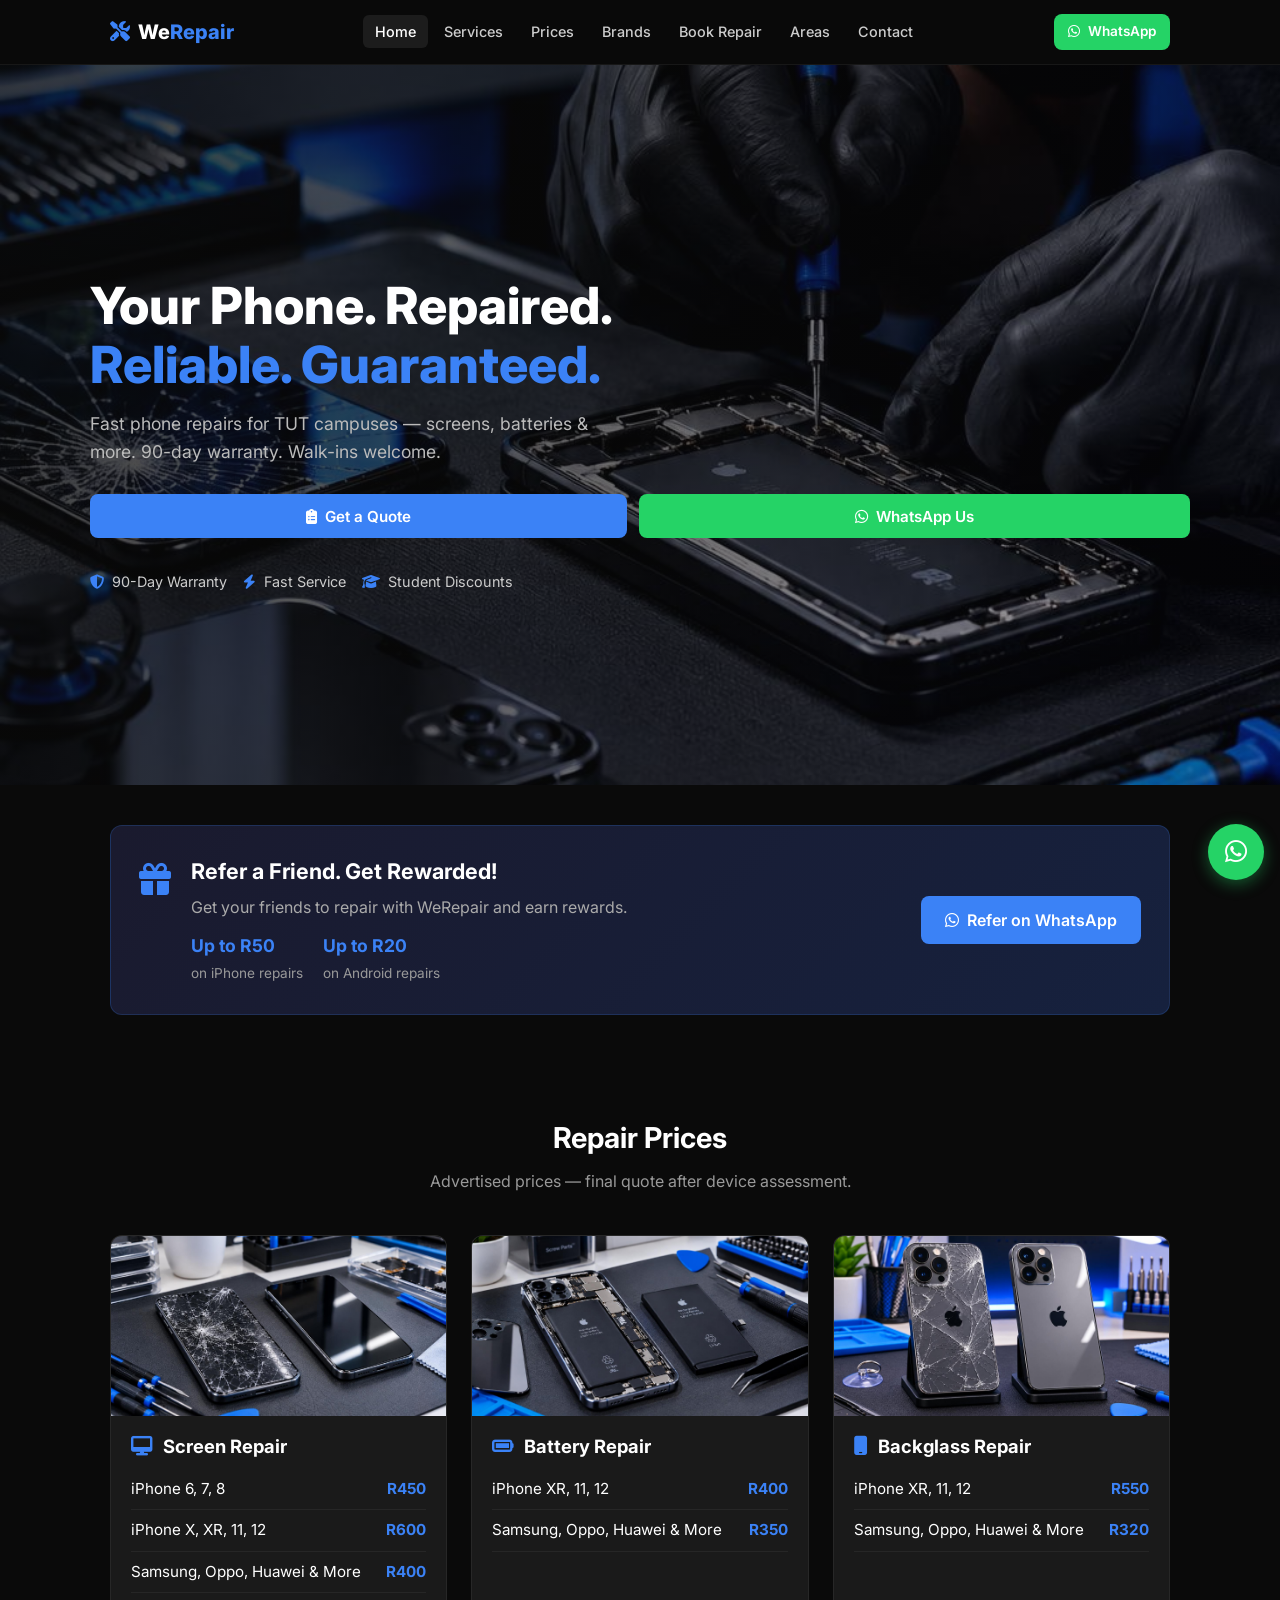
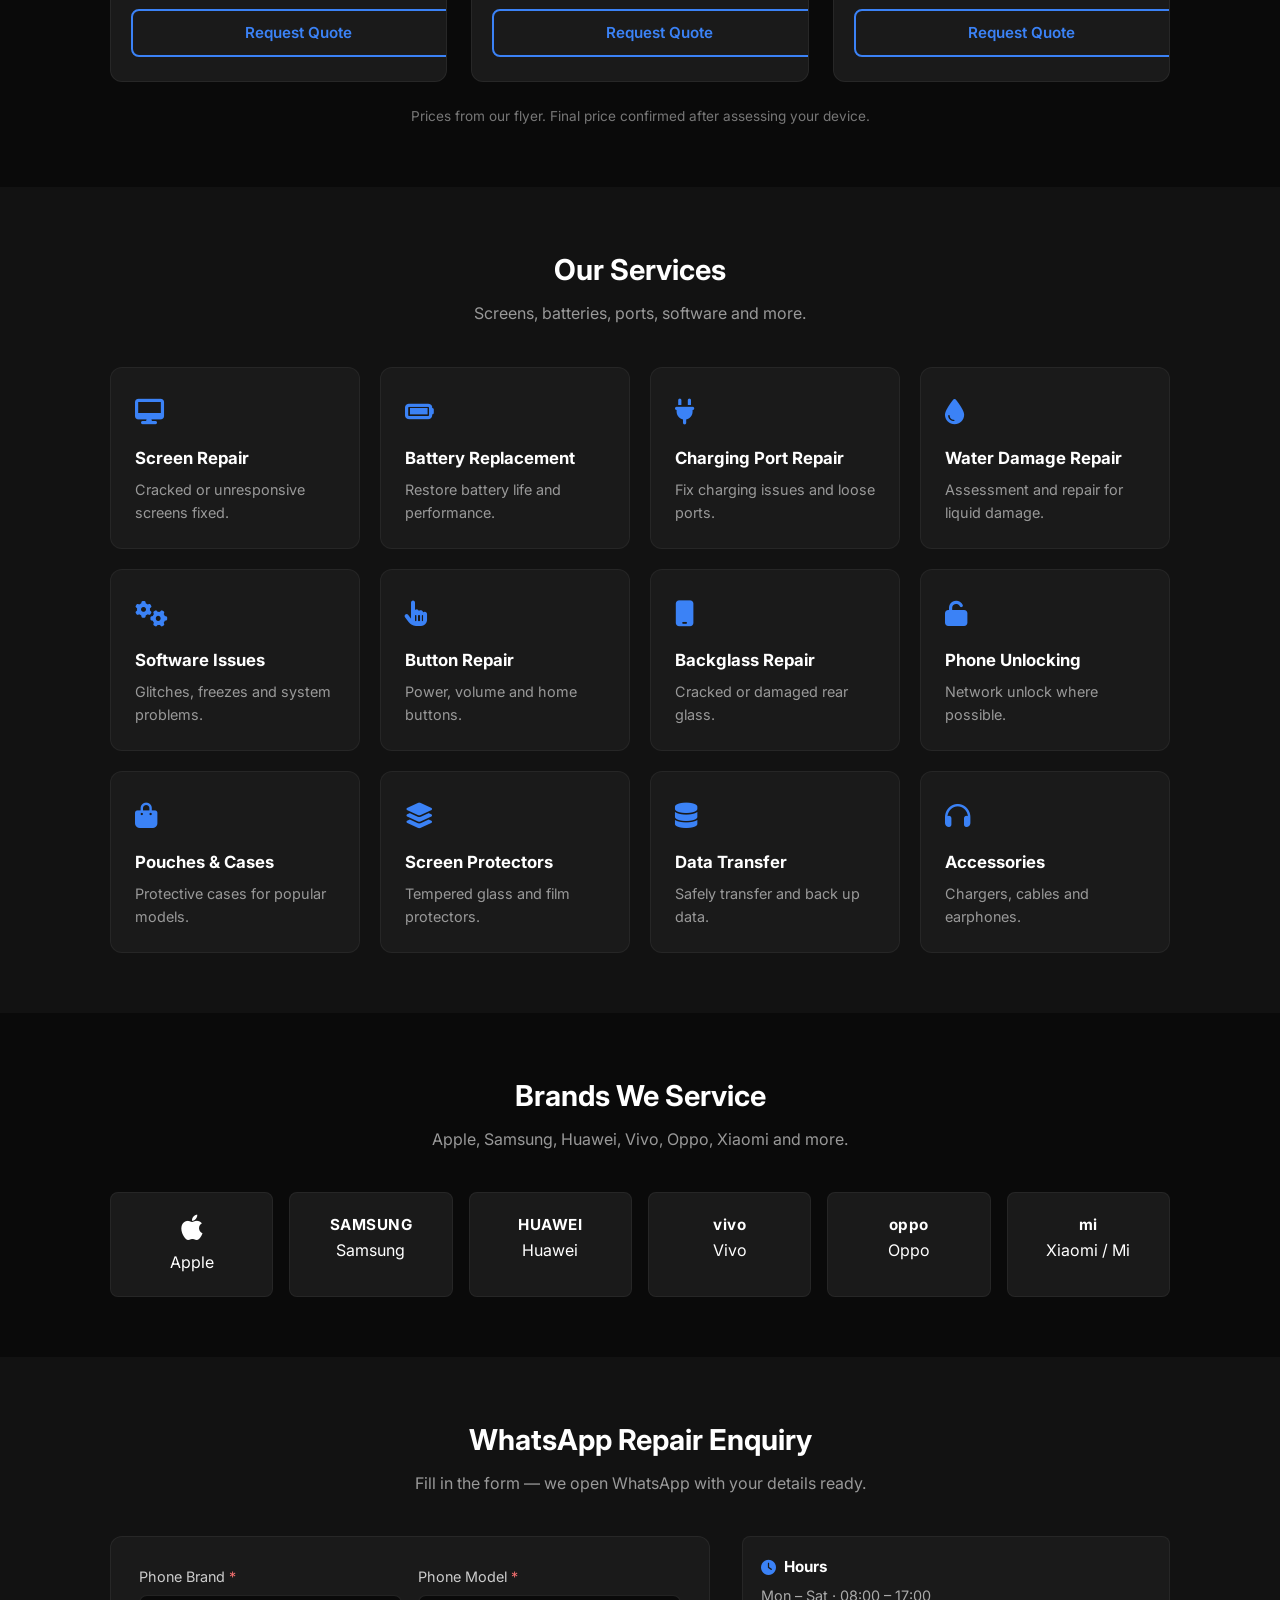
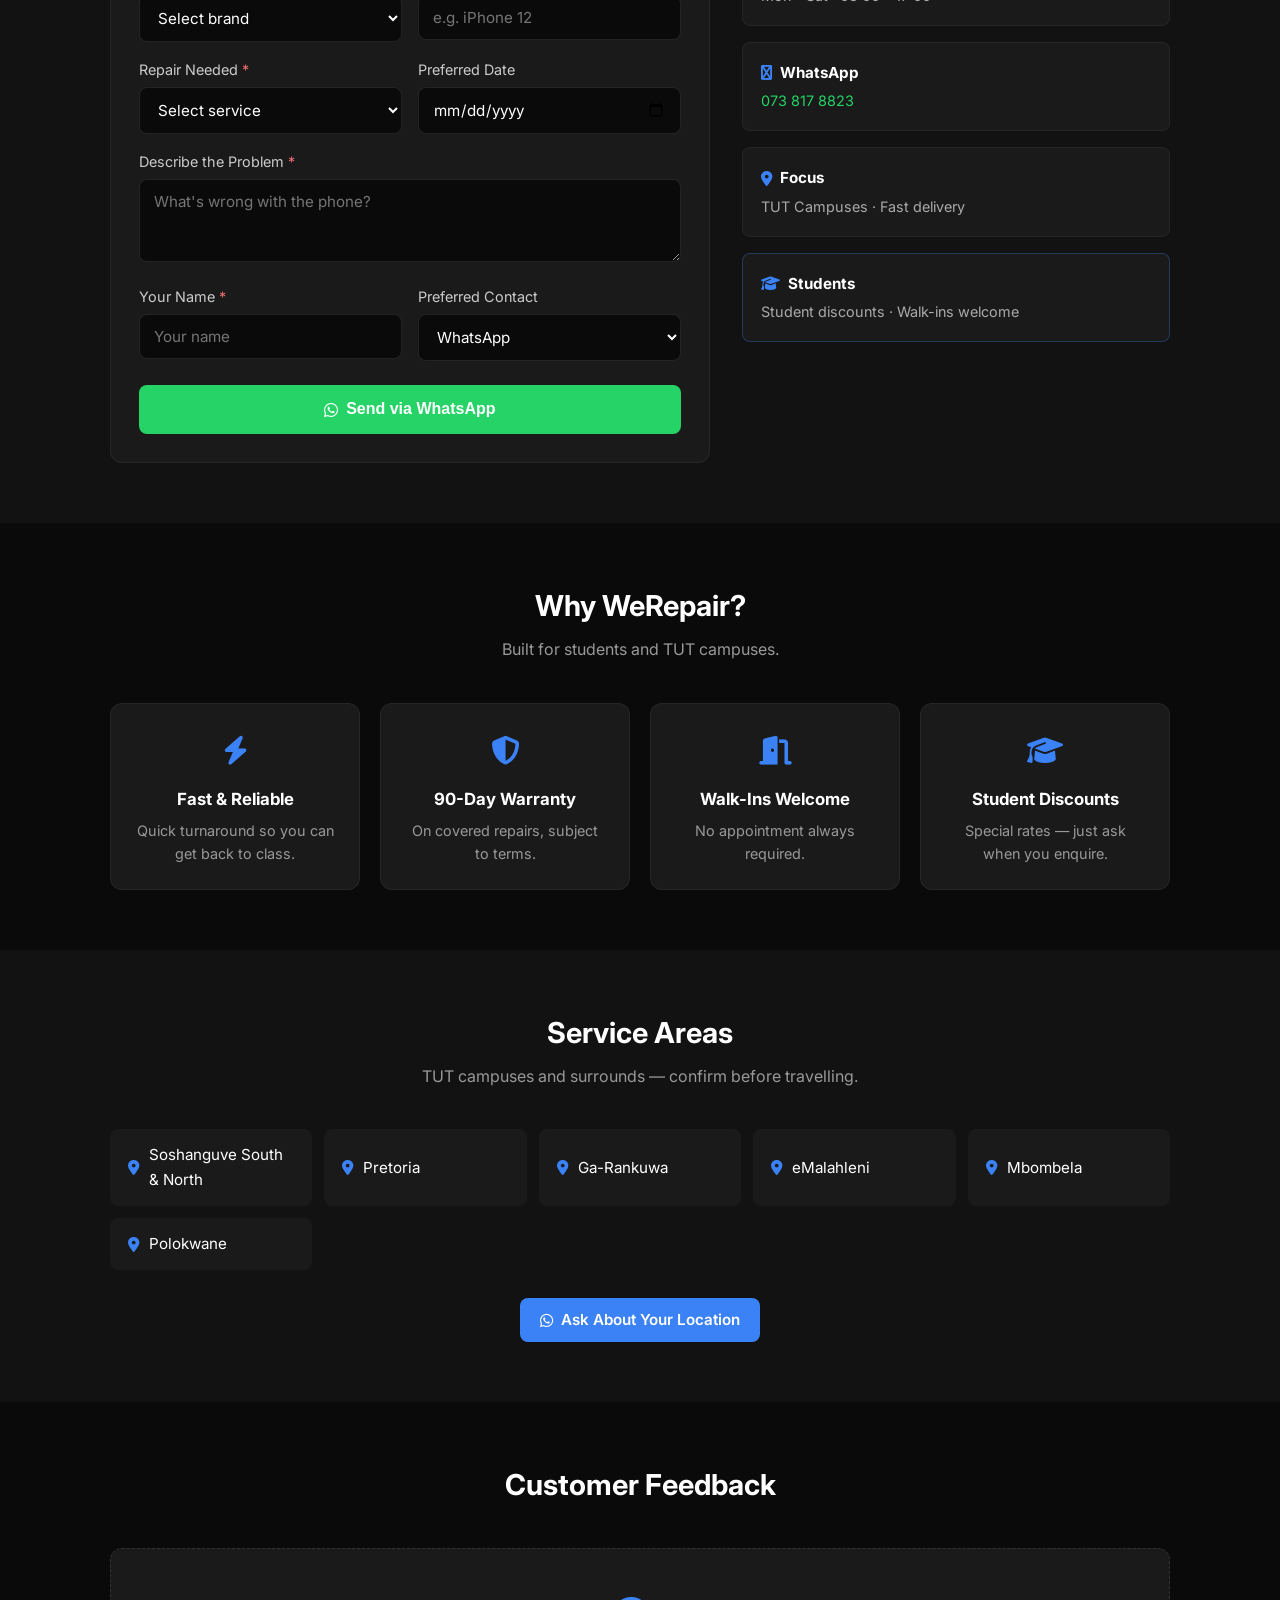
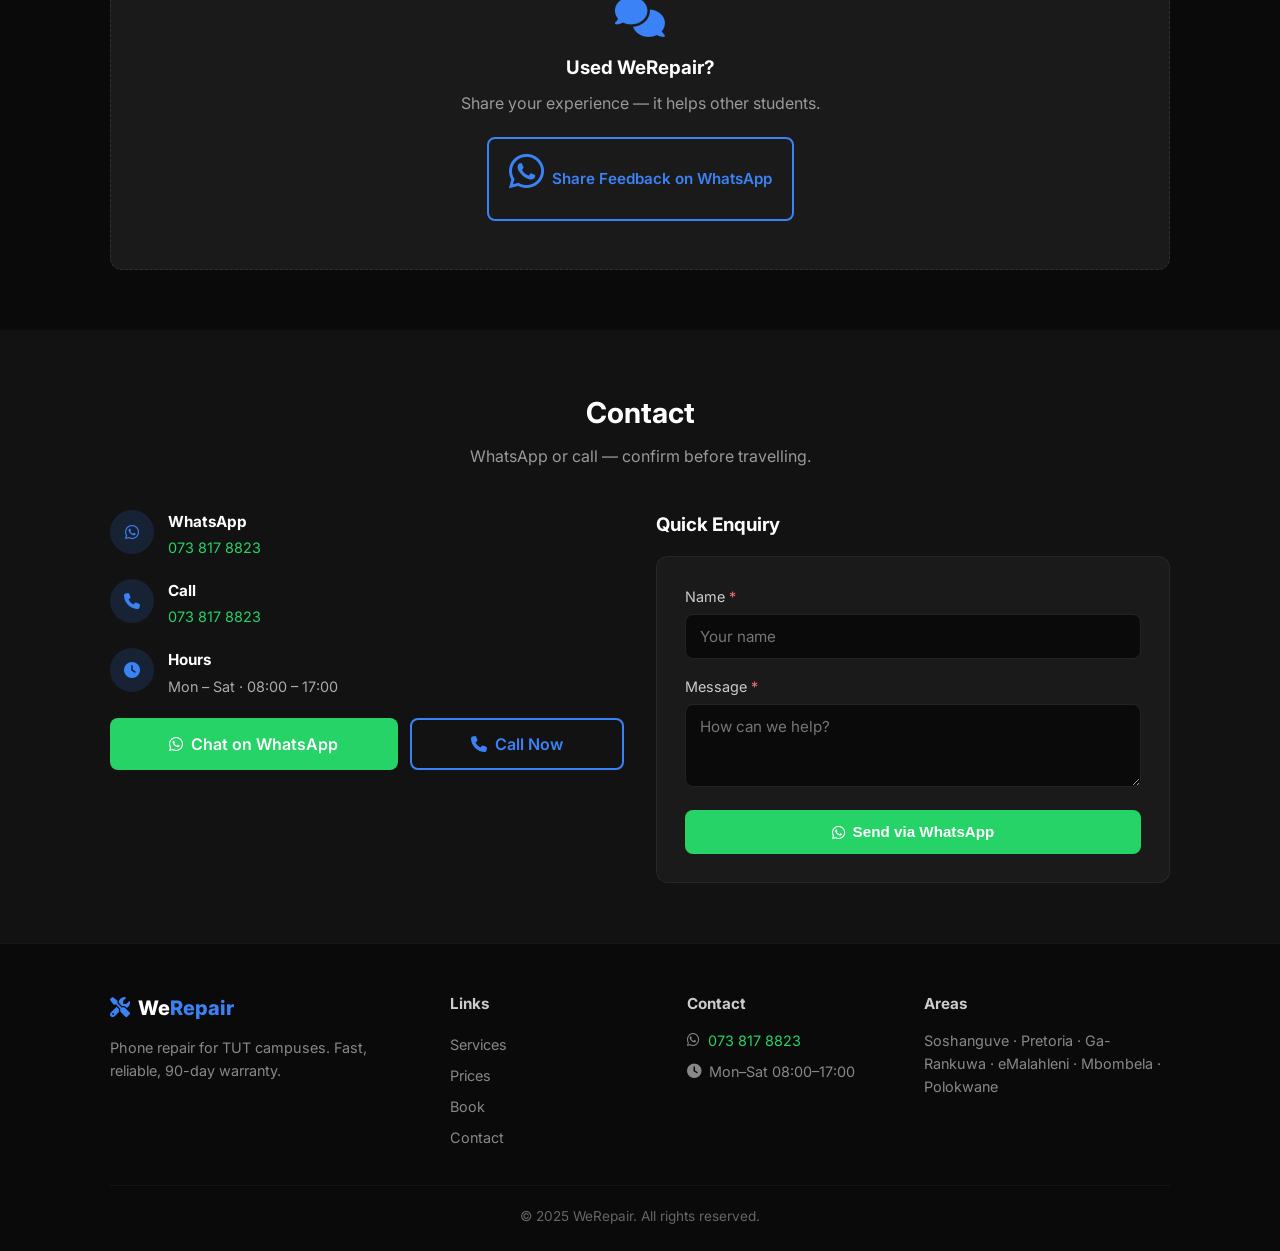
==== commit 30e37c2c: "Point hero and price cards to the uploaded image files (hero-repair.jpg.png etc)" ====
--- a/index.html
+++ b/index.html
@@ -9,7 +9,7 @@
   <link rel="preconnect" href="https://fonts.gstatic.com" crossorigin>
   <link href="https://fonts.googleapis.com/css2?family=Inter:wght@400;500;600;700;800&display=swap" rel="stylesheet">
   <link rel="stylesheet" href="https://cdnjs.cloudflare.com/ajax/libs/font-awesome/6.5.1/css/all.min.css">
-  <link rel="stylesheet" href="css/styles.css?v=12">
+  <link rel="stylesheet" href="css/styles.css?v=13">
   <link rel="icon" href="data:image/svg+xml,<svg xmlns='http://www.w3.org/2000/svg' viewBox='0 0 100 100'><text y='.9em' font-size='90'>🔧</text></svg>">
 </head>
 <body>
@@ -38,7 +38,7 @@
   </header>
 
   <section class="hero" id="home">
-    <div class="hero-bg" style="background-image:url('images/hero-repair.jpg');"></div>
+    <div class="hero-bg" style="background-image:url('images/hero-repair.jpg.png');"></div>
     <div class="hero-overlay"></div>
     <div class="container hero-content">
       <div class="hero-text">
@@ -85,7 +85,7 @@
       <div class="price-grid">
         <div class="price-card">
           <div class="price-card-image">
-            <img src="images/service-screen.jpg" alt="Screen repair" loading="lazy">
+            <img src="images/service-screen.jpg.png" alt="Screen repair" loading="lazy">
           </div>
           <div class="price-card-header"><i class="fas fa-desktop"></i><h3>Screen Repair</h3></div>
           <ul class="price-list">
@@ -97,7 +97,7 @@
         </div>
         <div class="price-card">
           <div class="price-card-image">
-            <img src="images/service-battery.jpg" alt="Battery repair" loading="lazy">
+            <img src="images/service-battery.jpg.png" alt="Battery repair" loading="lazy">
           </div>
           <div class="price-card-header"><i class="fas fa-battery-full"></i><h3>Battery Repair</h3></div>
           <ul class="price-list">
@@ -108,7 +108,7 @@
         </div>
         <div class="price-card">
           <div class="price-card-image">
-            <img src="images/service-backglass.jpg" alt="Backglass repair" loading="lazy">
+            <img src="images/service-backglass.jpg.png" alt="Backglass repair" loading="lazy">
           </div>
           <div class="price-card-header"><i class="fas fa-mobile"></i><h3>Backglass Repair</h3></div>
           <ul class="price-list">
--- a/css/styles.css
+++ b/css/styles.css
@@ -294,7 +294,7 @@
 }
 .price-list .model { flex: 1; min-width: 0; }
 .price-list .price { font-weight: 700; color: var(--color-blue); white-space: nowrap; }
-.price-card .btn { margin: 0 20px 20px; }
+.price-card .btn { margin: 0 20px 24px; }
 .price-disclaimer {
   text-align: center;
   color: #777;
@@ -682,7 +682,10 @@
     right: 12px;
   }
   .scroll-top {
-    bottom: 80px;
-    right: 12px;
-  }
-}
+    bottom: 90px;
+    right: 14px;
+  }
+  .price-card .btn {
+    margin-bottom: 28px;
+  }
+}
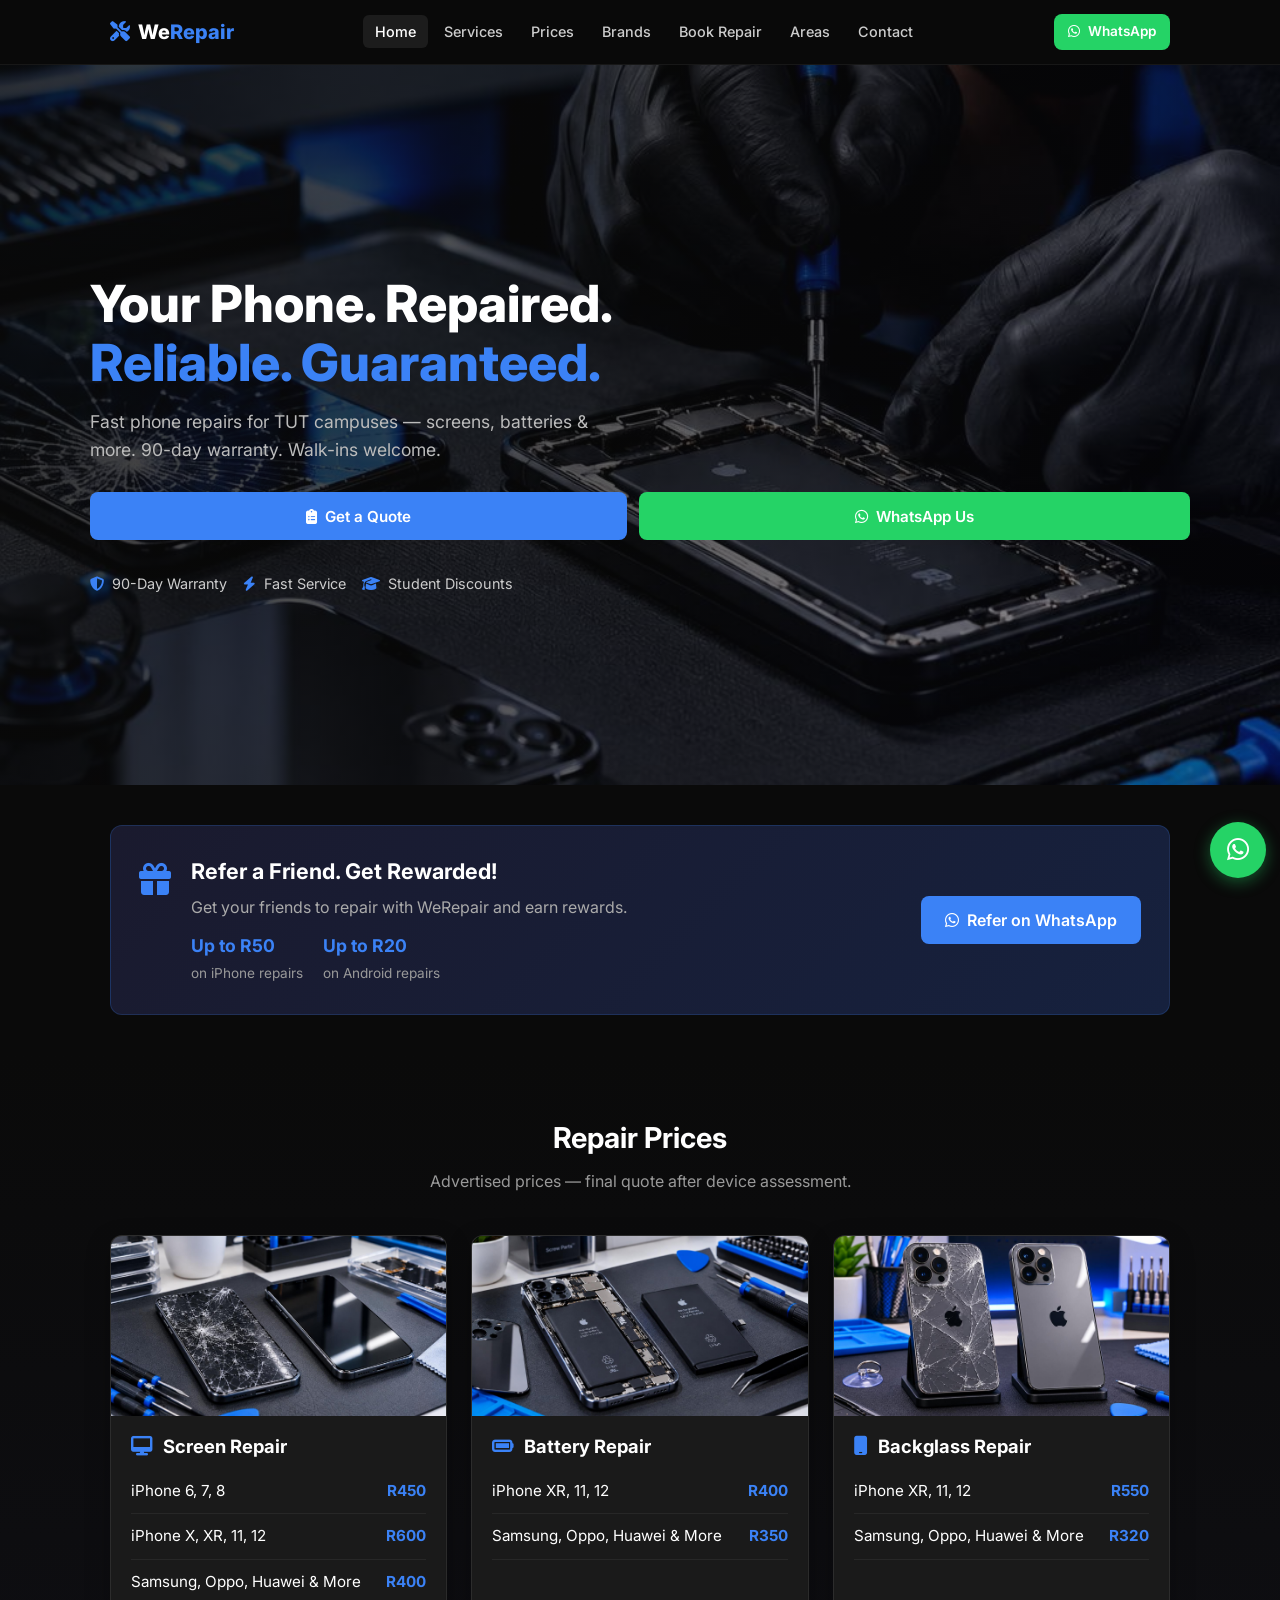
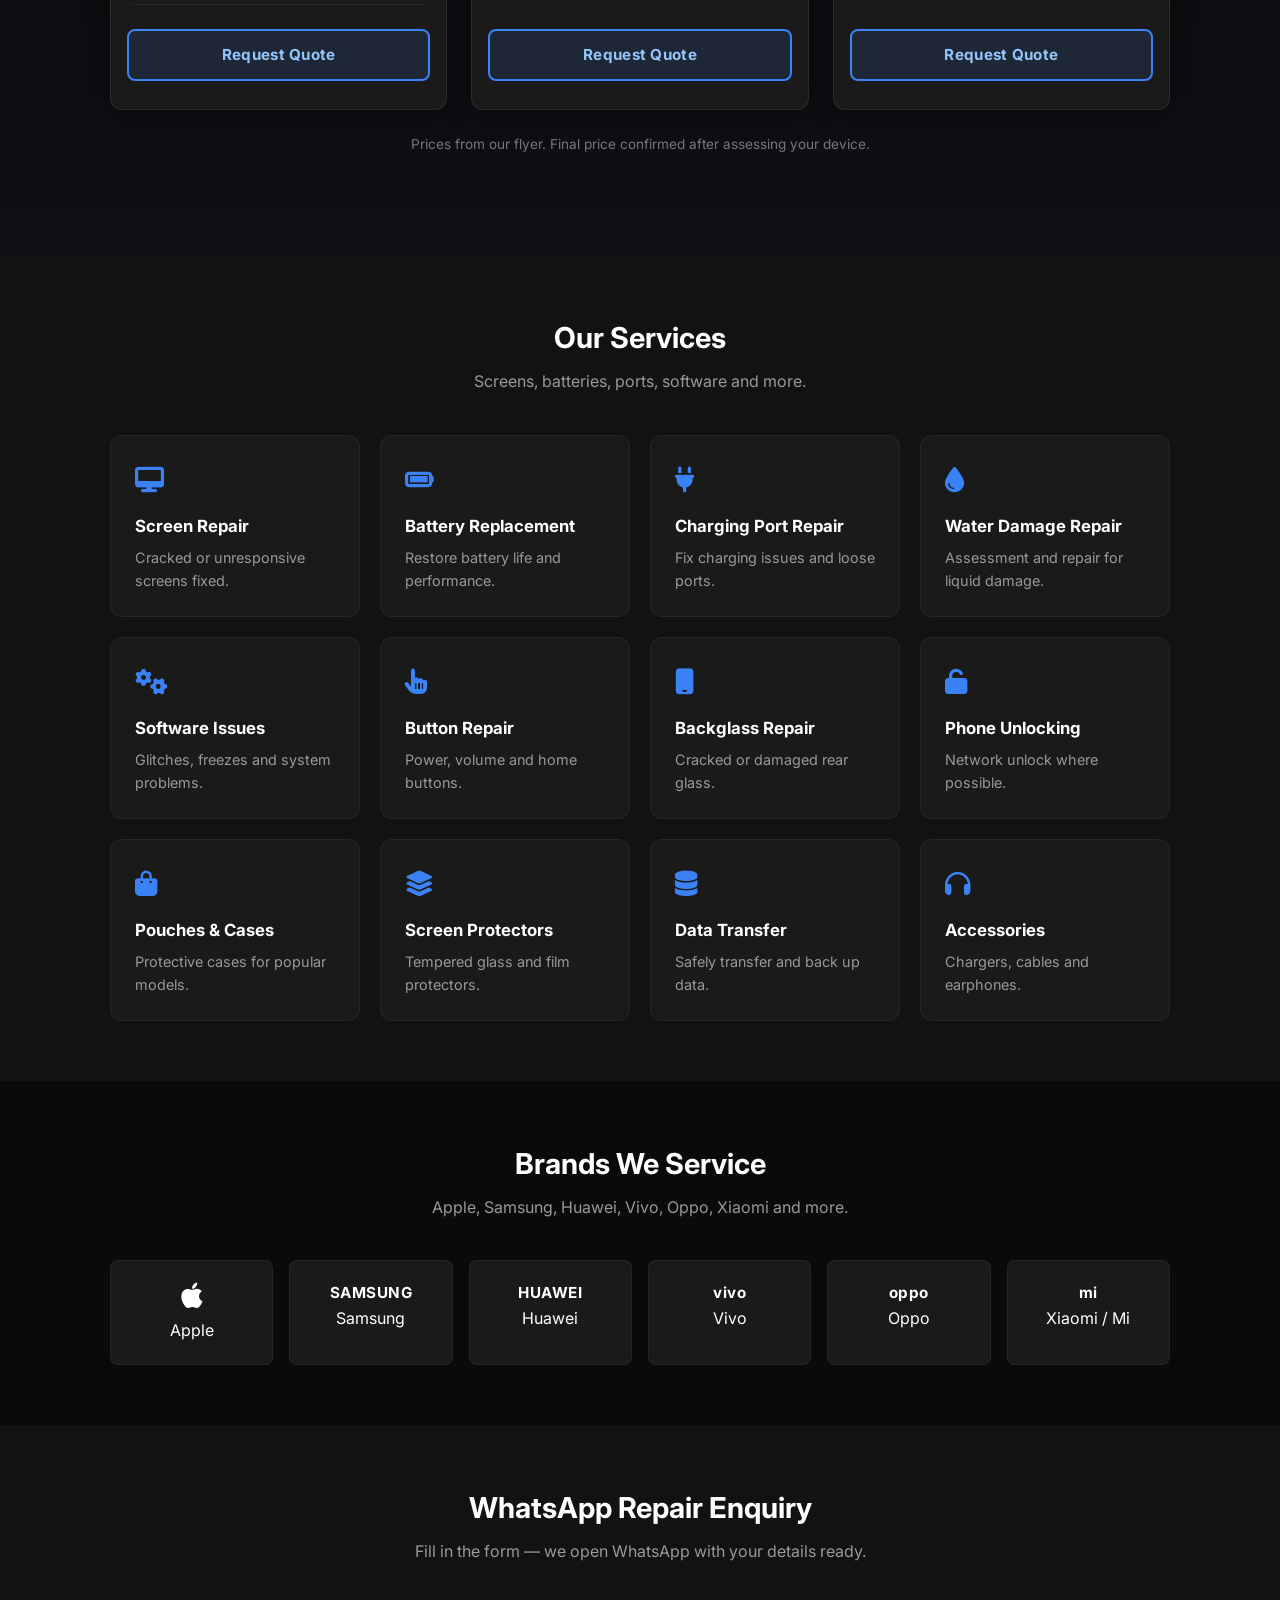
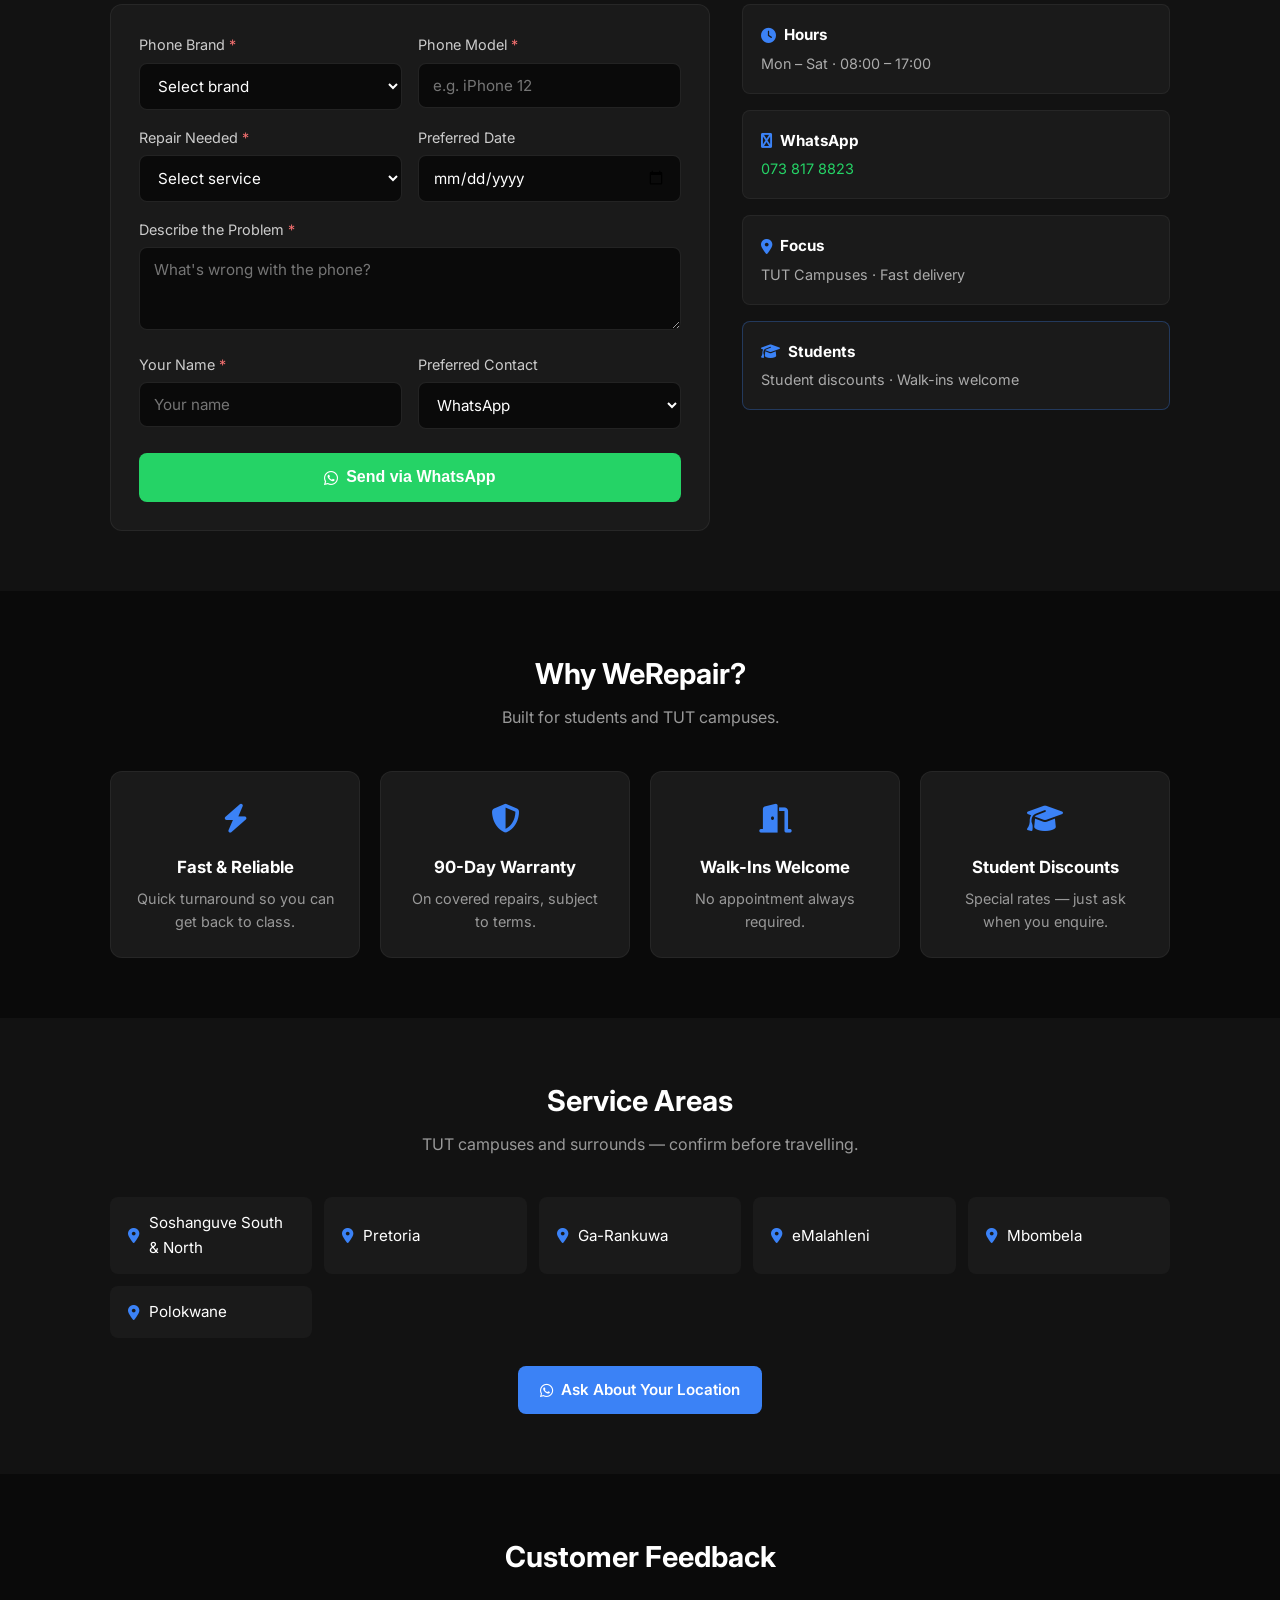
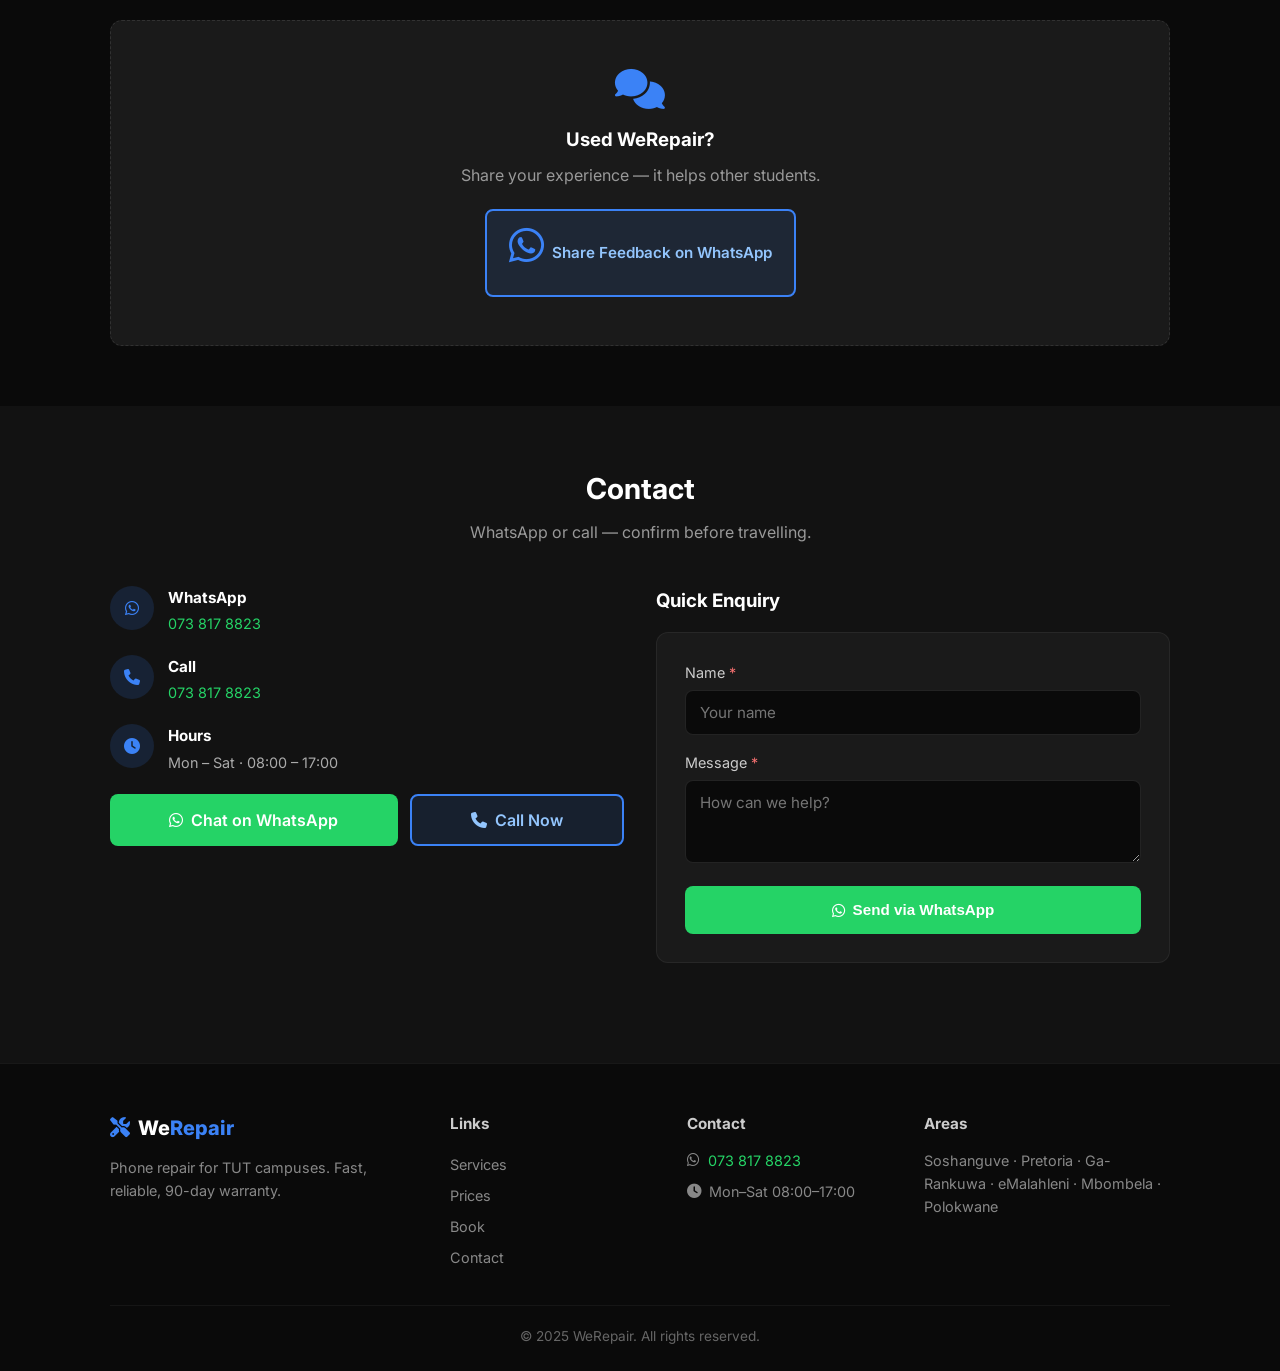
==== commit 6dcacfd3: "Cache-bust styles to v14 so button fixes load immediately" ====
--- a/index.html
+++ b/index.html
@@ -9,7 +9,7 @@
   <link rel="preconnect" href="https://fonts.gstatic.com" crossorigin>
   <link href="https://fonts.googleapis.com/css2?family=Inter:wght@400;500;600;700;800&display=swap" rel="stylesheet">
   <link rel="stylesheet" href="https://cdnjs.cloudflare.com/ajax/libs/font-awesome/6.5.1/css/all.min.css">
-  <link rel="stylesheet" href="css/styles.css?v=13">
+  <link rel="stylesheet" href="css/styles.css?v=14">
   <link rel="icon" href="data:image/svg+xml,<svg xmlns='http://www.w3.org/2000/svg' viewBox='0 0 100 100'><text y='.9em' font-size='90'>🔧</text></svg>">
 </head>
 <body>
--- a/css/styles.css
+++ b/css/styles.css
@@ -43,13 +43,13 @@
   box-sizing: border-box;
 }
 
-/* Buttons - fixed for mobile (no cut-off) */
+/* Buttons */
 .btn {
   display: inline-flex;
   align-items: center;
   justify-content: center;
   gap: 8px;
-  padding: 12px 20px;
+  padding: 14px 22px;
   border-radius: var(--radius-sm);
   font-weight: 600;
   font-size: 0.95rem;
@@ -59,18 +59,22 @@
   white-space: normal;
   text-align: center;
   line-height: 1.3;
-  min-height: 44px;
+  min-height: 48px;
 }
 .btn-primary { background: var(--color-blue); color: white; }
 .btn-primary:hover { background: var(--color-blue-dark); transform: translateY(-1px); }
 .btn-whatsapp { background: var(--color-whatsapp); color: white; }
 .btn-whatsapp:hover { background: var(--color-whatsapp-dark); transform: translateY(-1px); }
 .btn-outline {
-  background: transparent;
+  background: rgba(59,130,246,0.12);
   border: 2px solid var(--color-blue);
-  color: var(--color-blue);
-}
-.btn-outline:hover { background: var(--color-blue); color: white; }
+  color: #93c5fd;
+}
+.btn-outline:hover {
+  background: var(--color-blue);
+  color: white;
+  border-color: var(--color-blue);
+}
 .btn-sm { padding: 8px 14px; font-size: 0.85rem; min-height: 36px; }
 .btn-lg { padding: 14px 24px; font-size: 1rem; }
 .btn-block { width: 100%; display: flex; }
@@ -161,9 +165,9 @@
   inset: 0;
   background: linear-gradient(
     105deg,
-    rgba(10, 10, 10, 0.78) 0%,
-    rgba(10, 10, 10, 0.65) 40%,
-    rgba(10, 10, 18, 0.35) 100%
+    rgba(10, 10, 10, 0.82) 0%,
+    rgba(10, 10, 10, 0.68) 45%,
+    rgba(10, 10, 18, 0.42) 100%
   );
   pointer-events: none;
   z-index: 1;
@@ -239,7 +243,10 @@
 .referral-card .btn { flex-shrink: 0; }
 
 /* Prices */
-.prices { padding: 60px 0; }
+.prices {
+  padding: 60px 0 100px;
+  background: linear-gradient(180deg, var(--color-black) 0%, #0f0f14 100%);
+}
 .section-header { text-align: center; margin-bottom: 40px; }
 .section-header h2 { font-size: 1.8rem; margin-bottom: 8px; }
 .section-header p { color: #999; }
@@ -252,20 +259,21 @@
   background: var(--color-charcoal);
   border-radius: var(--radius);
   overflow: hidden;
-  border: 1px solid rgba(255,255,255,0.06);
+  border: 1px solid rgba(255,255,255,0.08);
   transition: var(--transition);
   display: flex;
   flex-direction: column;
+  box-shadow: 0 8px 24px rgba(0,0,0,0.25);
 }
 .price-card:hover {
   transform: translateY(-4px);
-  border-color: rgba(59,130,246,0.3);
+  border-color: rgba(59,130,246,0.35);
 }
 .price-card-image {
   width: 100%;
   height: 180px;
   overflow: hidden;
-  background: #1a1a1a;
+  background: #111;
   position: relative;
 }
 .price-card-image img {
@@ -288,13 +296,22 @@
   display: flex;
   justify-content: space-between;
   gap: 12px;
-  padding: 8px 0;
-  border-bottom: 1px solid rgba(255,255,255,0.05);
+  padding: 10px 0;
+  border-bottom: 1px solid rgba(255,255,255,0.06);
   font-size: 0.95rem;
 }
 .price-list .model { flex: 1; min-width: 0; }
 .price-list .price { font-weight: 700; color: var(--color-blue); white-space: nowrap; }
-.price-card .btn { margin: 0 20px 24px; }
+
+/* Request Quote button – full width, clear, not cut */
+.price-card .btn {
+  margin: 8px 16px 28px;
+  width: calc(100% - 32px);
+  box-sizing: border-box;
+  font-weight: 700;
+  letter-spacing: 0.02em;
+}
+
 .price-disclaimer {
   text-align: center;
   color: #777;
@@ -460,7 +477,7 @@
 .placeholder-content p { color: #999; margin-bottom: 20px; }
 
 /* Contact */
-.contact { padding: 60px 0; background: var(--color-dark); }
+.contact { padding: 60px 0 100px; background: var(--color-dark); }
 .contact-grid {
   display: grid;
   grid-template-columns: 1fr 1fr;
@@ -541,14 +558,14 @@
   font-size: 0.85rem;
 }
 
-/* Floating buttons */
+/* Floating buttons – keep clear of content */
 .scroll-top {
   position: fixed;
-  bottom: 90px;
-  right: 16px;
+  bottom: 100px;
+  right: 14px;
   z-index: 999;
-  width: 44px;
-  height: 44px;
+  width: 46px;
+  height: 46px;
   border-radius: 50%;
   background: var(--color-blue);
   color: white;
@@ -567,8 +584,8 @@
 }
 .floating-whatsapp {
   position: fixed;
-  bottom: 20px;
-  right: 16px;
+  bottom: 22px;
+  right: 14px;
   z-index: 999;
   width: 56px;
   height: 56px;
@@ -587,7 +604,7 @@
   background: var(--color-whatsapp-dark);
 }
 
-/* ===== Responsive - Mobile first fixes ===== */
+/* ===== Responsive ===== */
 @media (max-width: 900px) {
   .nav-list { display: none; }
   .nav.active .nav-list {
@@ -603,9 +620,7 @@
     z-index: 999;
   }
   .nav-toggle { display: flex; }
-  .hero-buttons {
-    flex-direction: column;
-  }
+  .hero-buttons { flex-direction: column; }
   .hero-buttons .btn {
     width: 100%;
     min-width: 0;
@@ -624,12 +639,8 @@
     flex-direction: column;
     align-items: center;
   }
-  .contact-actions {
-    flex-direction: column;
-  }
-  .contact-actions .btn {
-    width: 100%;
-  }
+  .contact-actions { flex-direction: column; }
+  .contact-actions .btn { width: 100%; }
 }
 
 @media (max-width: 768px) {
@@ -638,20 +649,23 @@
   .hero-overlay {
     background: linear-gradient(
       180deg,
-      rgba(10,10,10,0.75) 0%,
-      rgba(10,10,10,0.55) 50%,
-      rgba(10,10,18,0.4) 100%
+      rgba(10,10,10,0.78) 0%,
+      rgba(10,10,10,0.58) 50%,
+      rgba(10,10,18,0.42) 100%
     );
   }
   .trust-badges { gap: 12px; }
   .badge { font-size: 0.85rem; }
   .price-card-image { height: 160px; }
-  .price-grid {
-    grid-template-columns: 1fr;
-  }
+  .price-grid { grid-template-columns: 1fr; }
+  .prices { padding-bottom: 120px; }
   .nav-actions .btn-sm {
     padding: 8px 12px;
     font-size: 0.8rem;
+  }
+  .price-card .btn {
+    margin: 8px 16px 32px;
+    width: calc(100% - 32px);
   }
 }
 
@@ -662,7 +676,7 @@
   .btn {
     white-space: normal;
     text-align: center;
-    padding: 12px 16px;
+    padding: 14px 16px;
   }
   .btn-sm { padding: 8px 12px; }
   .price-list li {
@@ -670,22 +684,25 @@
     gap: 2px;
     align-items: flex-start;
   }
-  .price-list .price {
-    align-self: flex-end;
-  }
+  .price-list .price { align-self: flex-end; }
   .referral-card { padding: 22px 18px; }
   .referral-text h2 { font-size: 1.2rem; }
   .floating-whatsapp {
     width: 52px;
     height: 52px;
-    bottom: 16px;
+    bottom: 18px;
     right: 12px;
   }
   .scroll-top {
-    bottom: 90px;
-    right: 14px;
-  }
+    bottom: 88px;
+    right: 12px;
+    width: 44px;
+    height: 44px;
+  }
+  .prices { padding-bottom: 130px; }
   .price-card .btn {
-    margin-bottom: 28px;
-  }
-}
+    margin: 10px 14px 36px;
+    width: calc(100% - 28px);
+    font-size: 1rem;
+  }
+}
